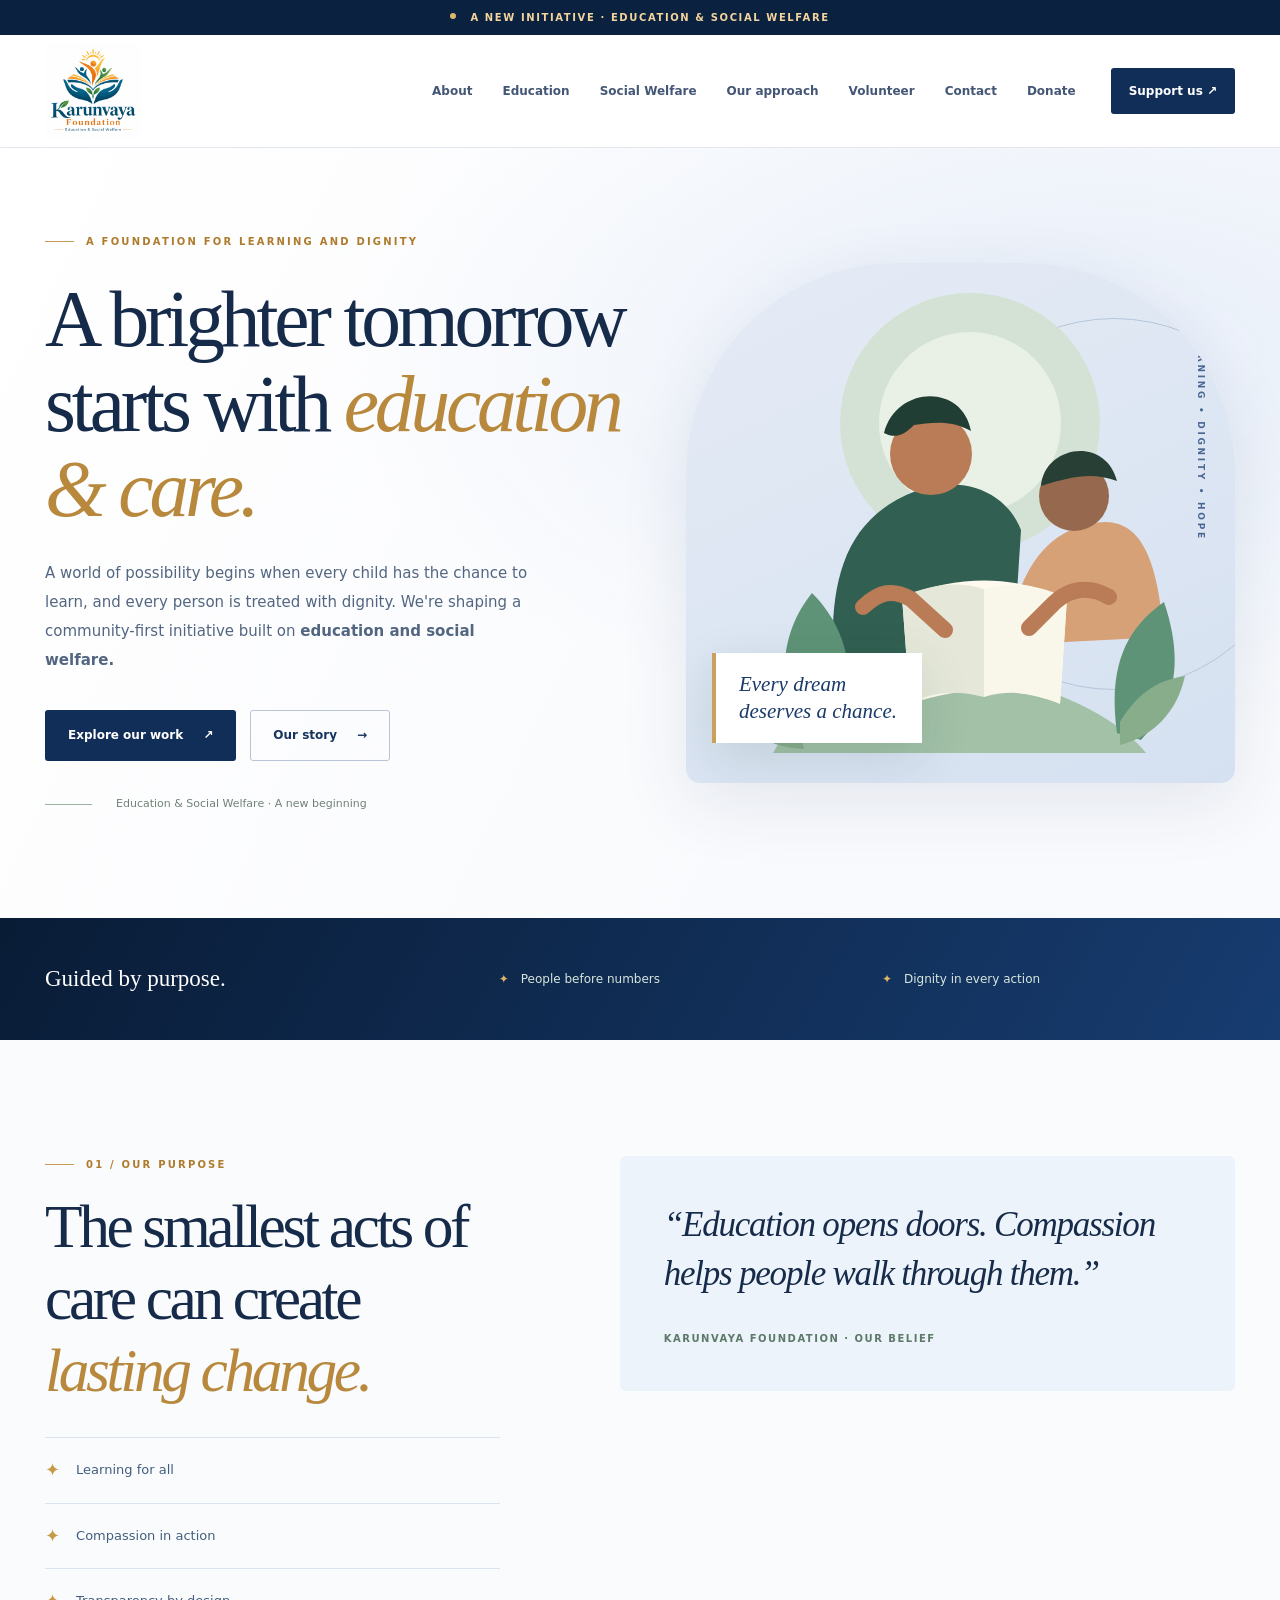
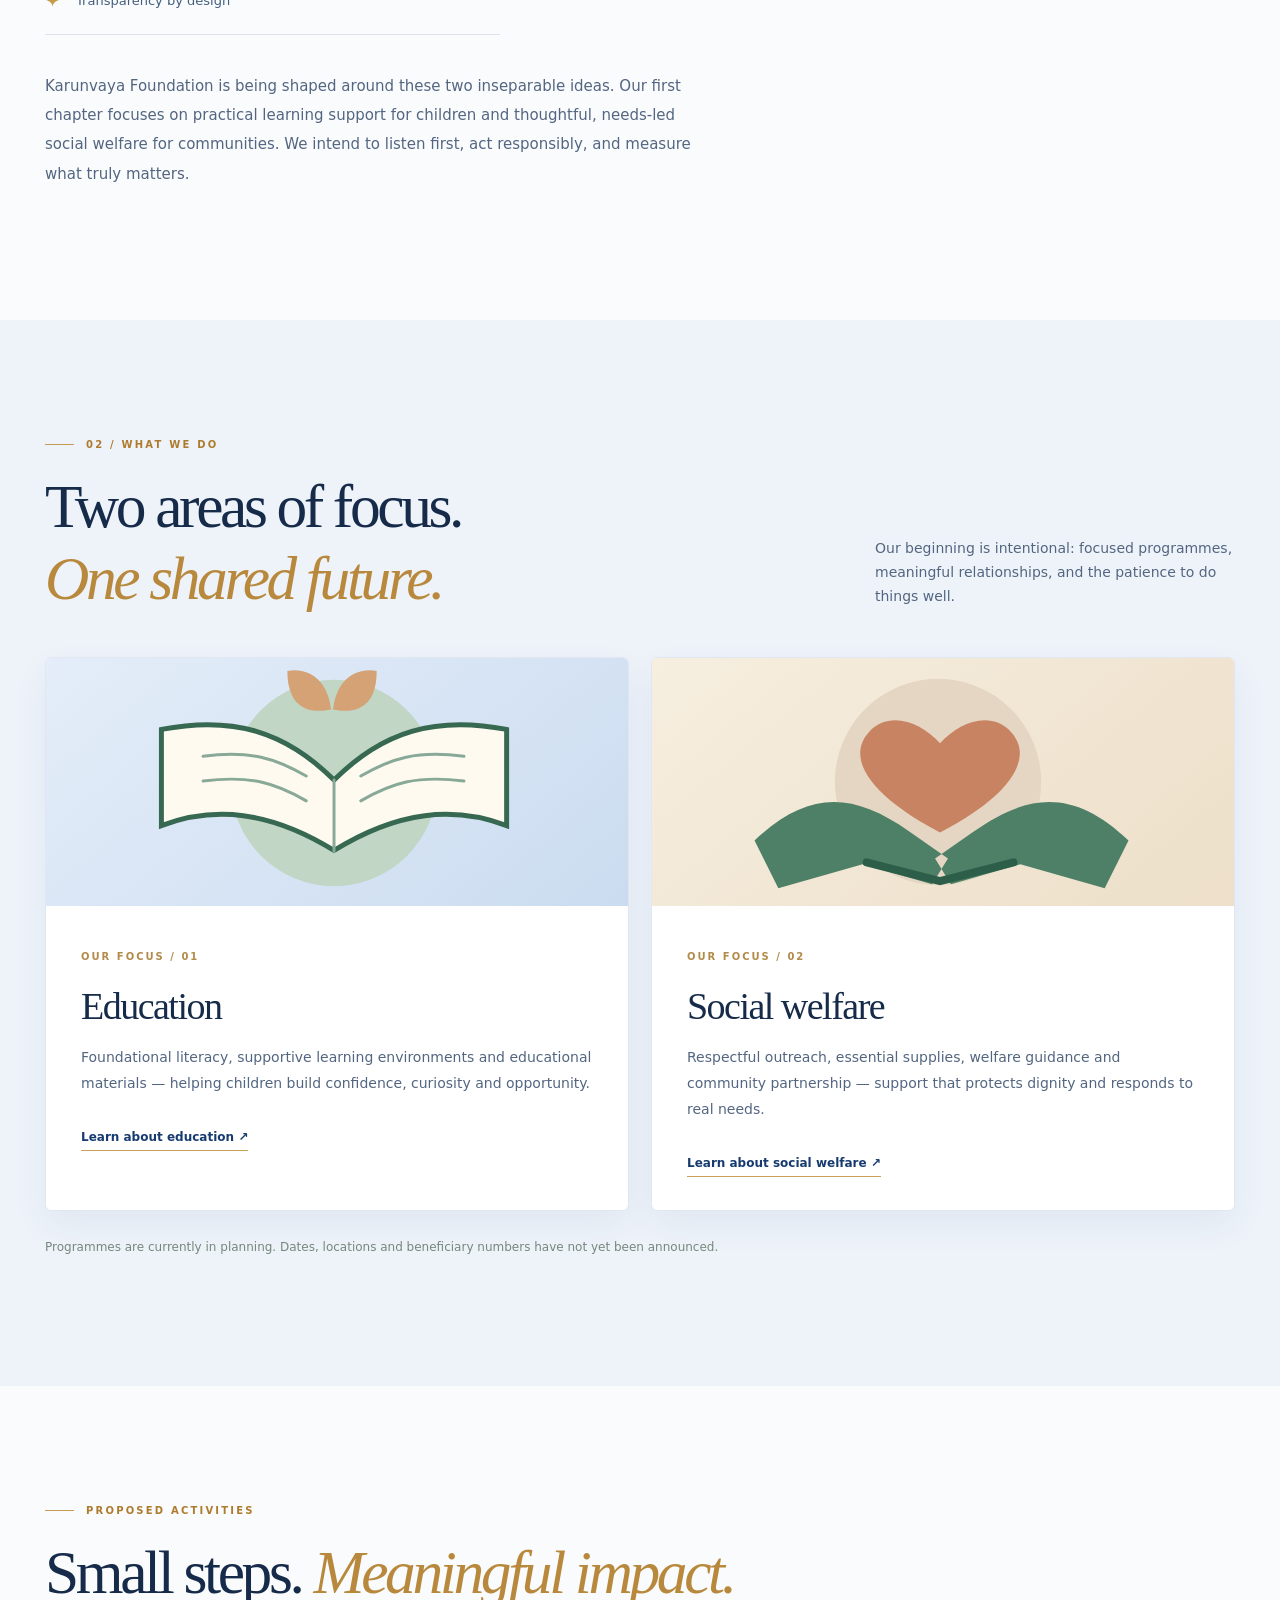
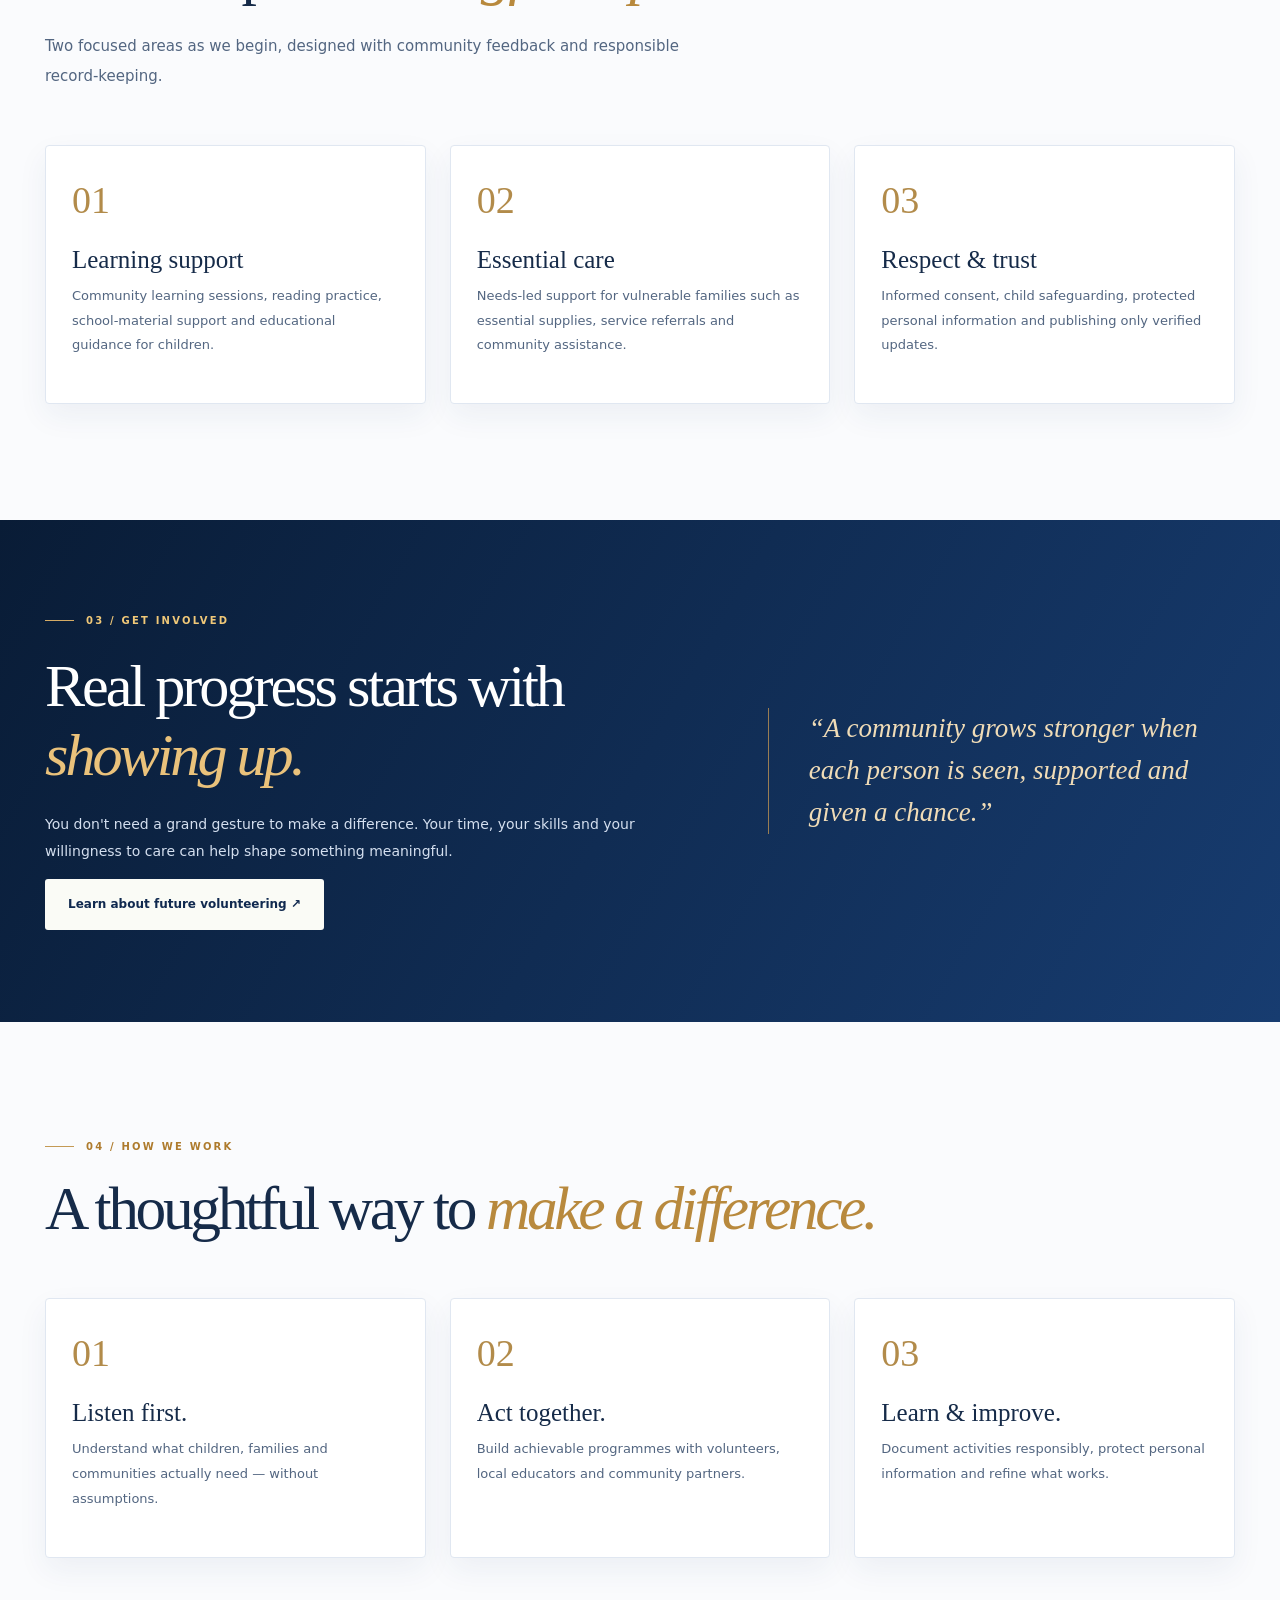
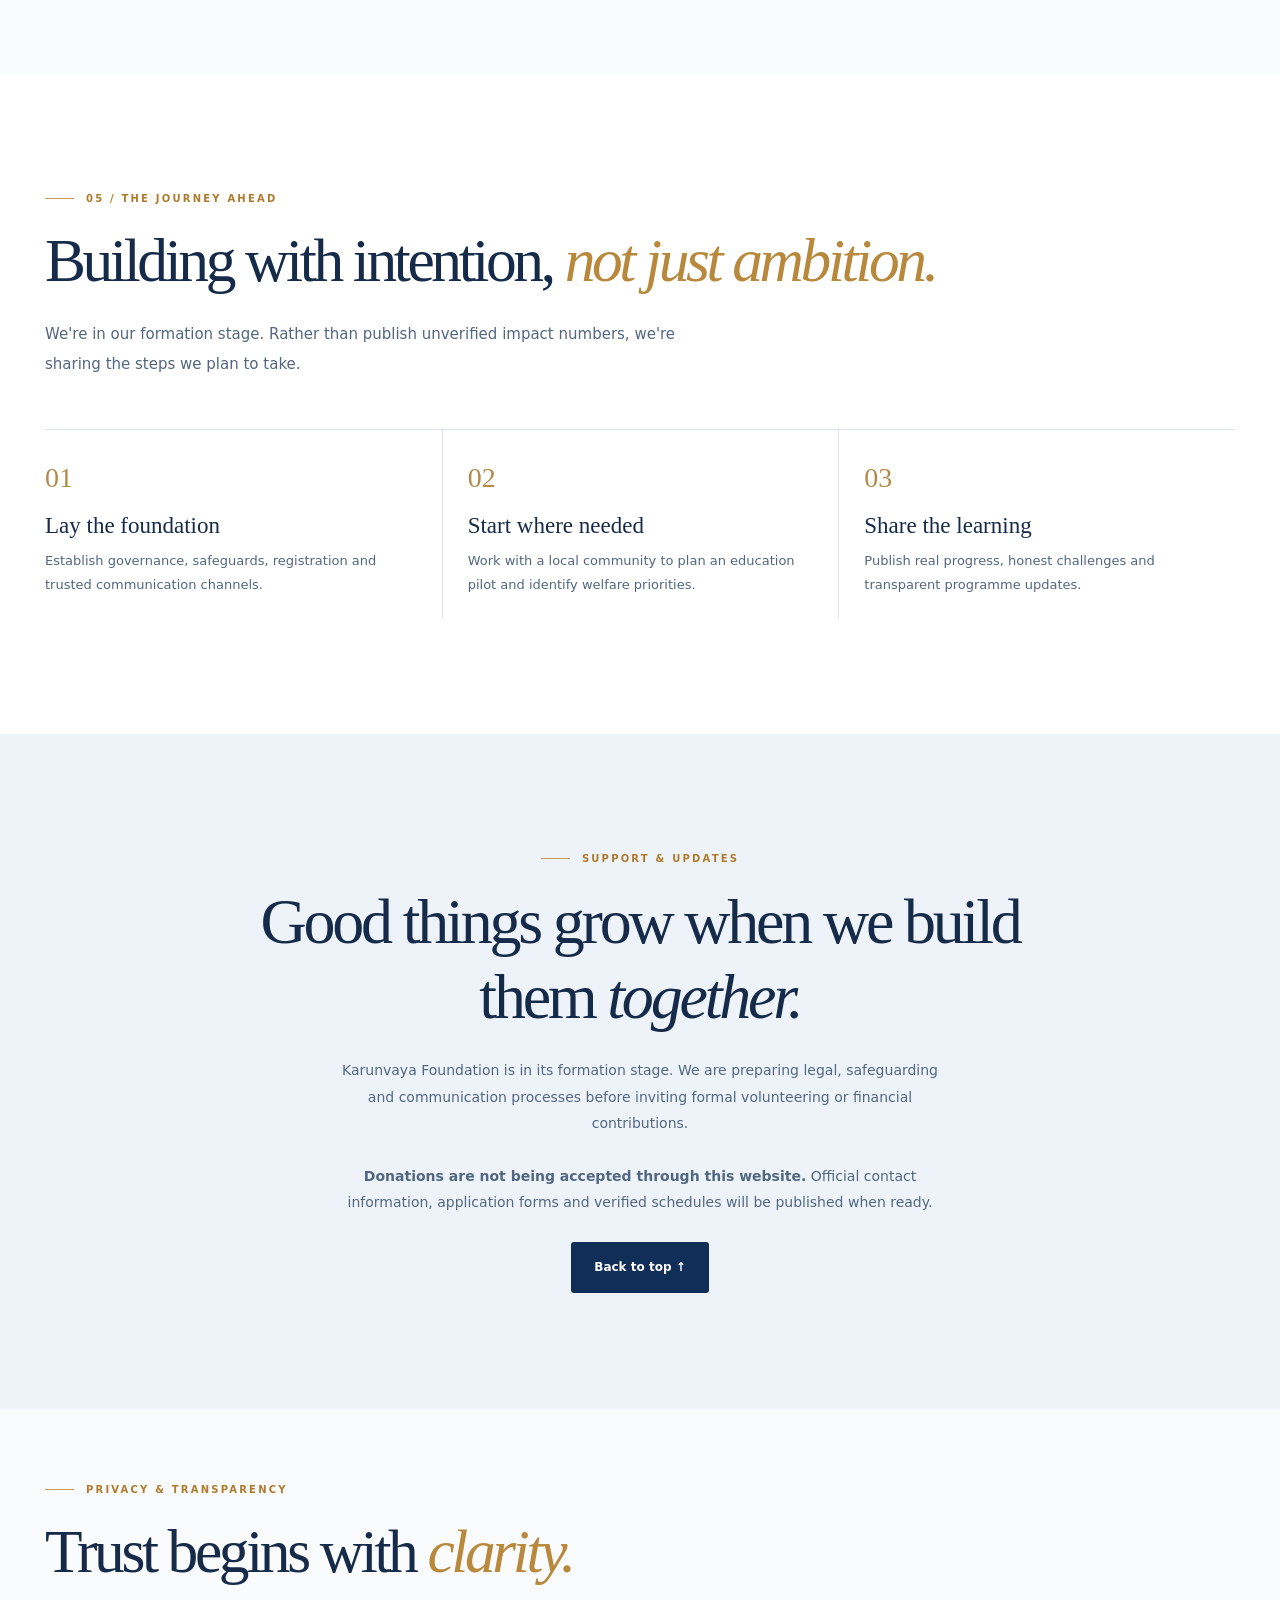
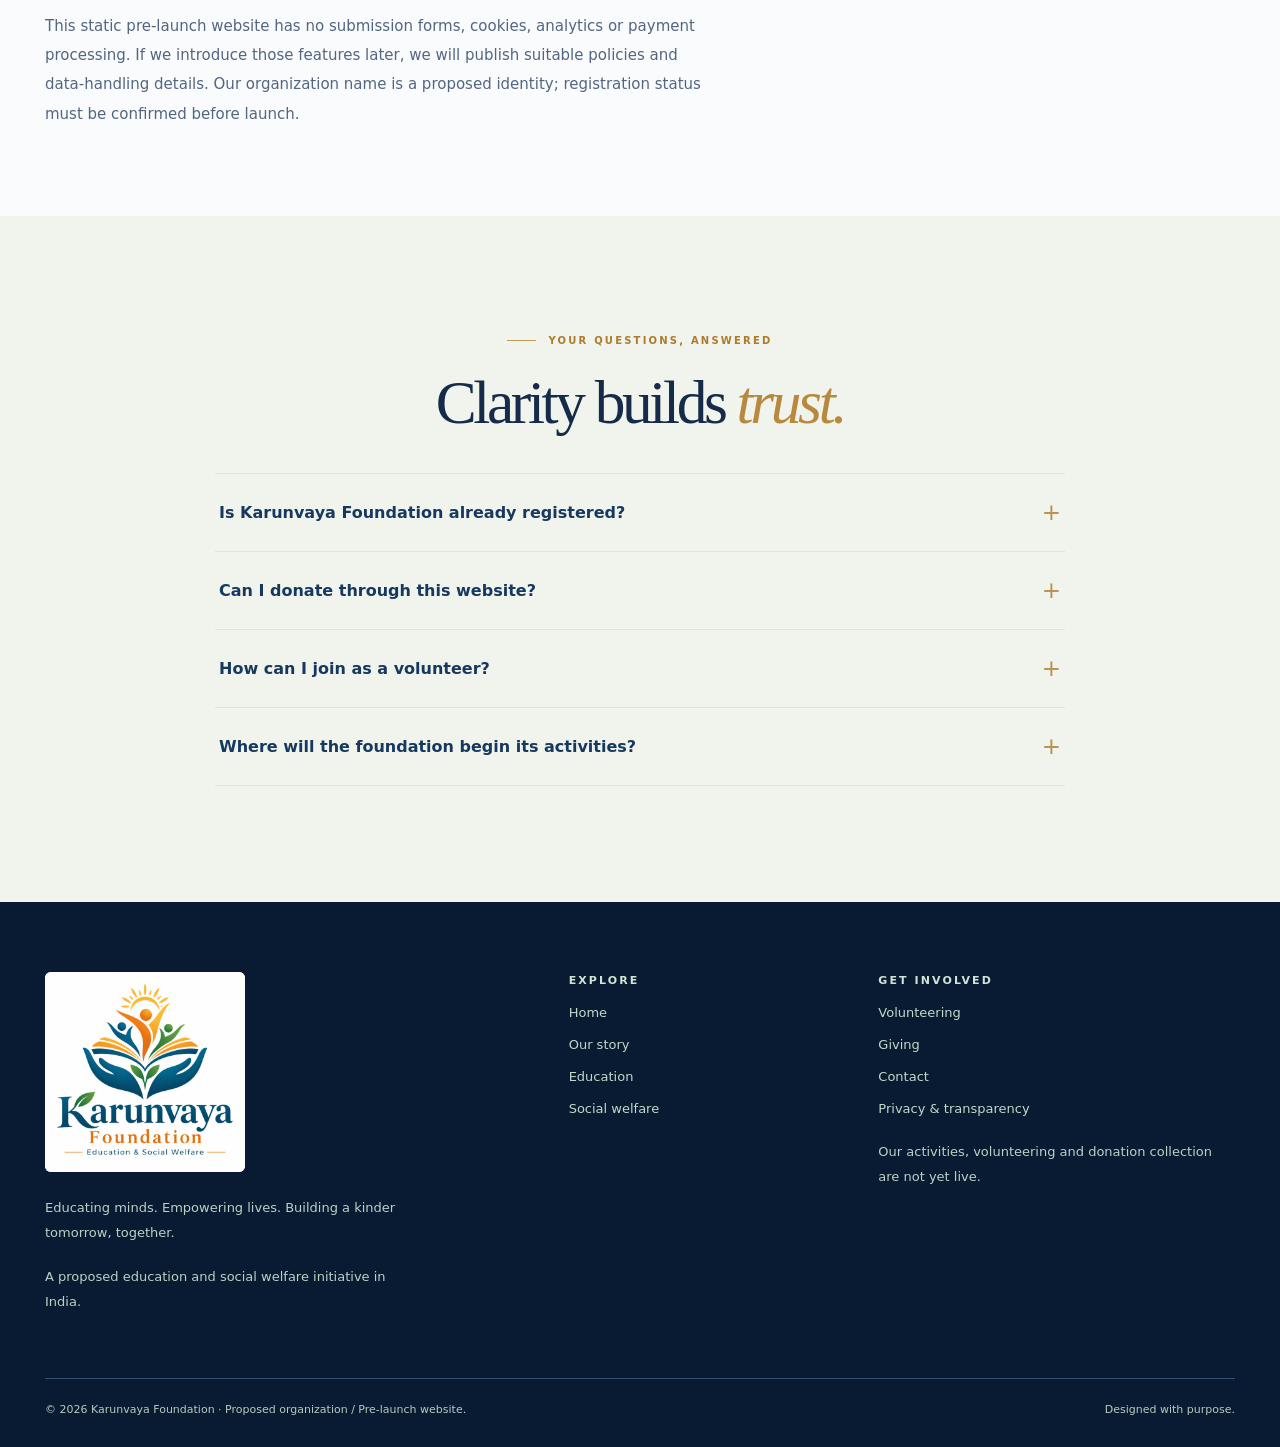
==== index.html @ 488a1436 "Add Karunvaya Foundation logo across website" ====
<!doctype html>
<html lang="en">
<head>
  <meta charset="utf-8">
  <meta name="viewport" content="width=device-width, initial-scale=1">
  <meta name="theme-color" content="#10294f">
  <meta name="description" content="Karunvaya Foundation — a proposed education and social welfare initiative working towards learning, dignity and opportunity for every community.">
  <title>Karunvaya Foundation | Education, Dignity & Care</title>
<meta property="og:title" content="Karunvaya Foundation — Education & Social Welfare"><meta property="og:description" content="A community-first initiative being formed around learning, compassion and human dignity.">
  <link rel="stylesheet" href="styles.css">
</head>
<body id="top">
  <a class="skip" href="#main">Skip to content</a>
  <div class="notice"><i></i> A NEW INITIATIVE · EDUCATION & SOCIAL WELFARE</div>
  <header>
    <div class="shell topbar">
      <a class="brand" href="#top" aria-label="Karunvaya Foundation home">
        <img class="brand-logo" src="assets/karunvaya-foundation-logo.jpg" alt="Karunvaya Foundation — Education &amp; Social Welfare" width="1280" height="1280">
      </a>
      <nav id="primary-nav" aria-label="Main navigation">
        <a href="about.html">About</a><a href="education.html">Education</a><a href="social-welfare.html">Social Welfare</a><a href="#approach">Our approach</a><a href="volunteer.html">Volunteer</a><a href="contact.html">Contact</a><a href="donate.html">Donate</a>
      </nav>
      <a class="header-cta" href="donate.html">Support us ↗</a>
      <button class="menu-toggle" id="menu-toggle" type="button" aria-label="Open menu" aria-controls="primary-nav" aria-expanded="false"><svg width="23" height="23" viewBox="0 0 24 24" fill="none" stroke="currentColor" stroke-width="1.7" stroke-linecap="round"><path d="M3 7h18M3 12h18M3 17h18"/></svg></button>
    </div>
  </header>
  <main id="main">
    <section class="hero" aria-labelledby="hero-title">
      <div class="shell hero-grid">
        <div>
          <span class="eyebrow">A foundation for learning and dignity</span>
          <h1 class="serif" id="hero-title">A brighter tomorrow starts with <em>education & care.</em></h1>
          <p>A world of possibility begins when every child has the chance to learn, and every person is treated with dignity. We're shaping a community-first initiative built on <strong>education and social welfare.</strong></p>
          <div class="actions"><a class="btn btn-dark" href="#our-work">Explore our work <span aria-hidden="true">↗</span></a><a class="btn btn-line" href="about.html">Our story <span aria-hidden="true">→</span></a></div>
          <div class="hero-under">Education & Social Welfare · A new beginning</div>
        </div>
        <div class="hero-art" aria-label="Illustration of children learning with support">
          <svg viewBox="0 0 500 520" role="img" aria-labelledby="art-title"><title id="art-title">Illustration of a nurturing learning environment</title>
          <circle cx="260" cy="160" r="130" fill="#d3e2d4"/><circle cx="260" cy="160" r="91" fill="#e9f1e6"/><path d="M63 490c40-74 127-100 202-83 89 20 145 50 171 83" fill="#a2c1a7"/>
          <path d="M123 392c-3-78 14-138 83-164 50-18 91 3 105 39l-8 125" fill="#315f51"/><circle cx="221" cy="191" r="41" fill="#b97c57"/><path d="M174 170c12-47 78-50 87-2-18-11-39-9-57-6-10 10-18 14-30 8" fill="#213e35"/>
          <path d="M295 382c12-62 31-109 84-121 52-13 69 35 75 113" fill="#d7a177"/><circle cx="364" cy="233" r="35" fill="#96694e"/><path d="M331 223c3-40 64-51 76-5-25-9-44-5-76 5" fill="#273f34"/>
          <path d="M192 334c59-22 108-22 165 1l-7 105c-57-18-99-16-150 1Z" fill="#fffaf0"/><path d="M274 326v108" stroke="#b0c1b4" stroke-width="3"/><path d="M192 334c29-13 56-16 82-8v108c-27-7-52-6-74 7Z" fill="#e5e8d9"/><path d="M274 326c26-8 53-5 83 9l-7 106c-25-11-50-15-76-7Z" fill="#f9f7e9"/>
          <path d="M153 344c17-16 30-18 48-8l34 31M399 334c-22-13-41-7-55 6l-25 25" fill="none" stroke="#b97c57" stroke-width="16" stroke-linecap="round"/>
          <path d="M90 478c-28-67-14-116 12-148 39 39 47 91 23 148M407 470c-10-72 13-107 47-131 22 65 8 106-23 138" fill="#5f9377"/>
          <path d="M89 465c-22-32-47-38-64-36 8 38 28 55 69 57M410 459c20-33 41-42 65-46-8 36-31 60-65 69" fill="#87ad8b"/></svg>
          <div class="floating-note">Every dream deserves a chance.</div>
        </div>
      </div>
    </section>
    <div class="strip"><div class="shell strip-inner"><b>Guided by purpose.</b><span>People before numbers</span><span>Dignity in every action</span></div></div>
    <section class="block" id="about">
      <div class="shell two-col"><div><span class="eyebrow">01 / Our purpose</span><h2 class="section-title">The smallest acts of care can create <em>lasting change.</em></h2><div class="value-list"><div><span>✦</span> Learning for all</div><div><span>✦</span> Compassion in action</div><div><span>✦</span> Transparency by design</div></div></div>
      <div class="about-side"><p>“Education opens doors. Compassion helps people walk through them.”</p><small>Karunvaya Foundation · Our belief</small></div></div>
      <div class="shell" style="margin-top:37px"><p class="section-intro">Karunvaya Foundation is being shaped around these two inseparable ideas. Our first chapter focuses on practical learning support for children and thoughtful, needs-led social welfare for communities. We intend to listen first, act responsibly, and measure what truly matters.</p></div>
    </section>
    <section class="block work" id="our-work">
      <div class="shell"><div class="section-head"><div><span class="eyebrow">02 / What we do</span><h2 class="section-title">Two areas of focus.<br><em>One shared future.</em></h2></div><p>Our beginning is intentional: focused programmes, meaningful relationships, and the patience to do things well.</p></div>
      <div class="cards">
        <article class="card" id="education"><div class="card-visual education-bg">
          <svg viewBox="0 0 500 250" role="img" aria-label="Open book illustration"><circle cx="247" cy="126" r="104" fill="#c1d6c5"/><path d="M247 194c-65-40-121-45-174-25V72c72-14 125 2 174 51 49-49 102-65 174-51v97c-53-20-109-15-174 25Z" fill="#fffaf0" stroke="#376952" stroke-width="5"/><path d="M247 123v72M115 99c48-6 73 2 104 20M115 124c48-6 73 2 104 20M378 99c-48-6-73 2-104 20M378 124c-48-6-73 2-104 20" stroke="#88a998" stroke-width="3" fill="none" stroke-linecap="round"/><path d="M244 52c-4-34-26-42-44-39 0 29 13 45 44 39m2 0c4-34 26-42 44-39 0 29-13 45-44 39" fill="#d4a274"/></svg>
          </div><div class="card-body"><span class="number">Our focus / 01</span><h3>Education</h3><p>Foundational literacy, supportive learning environments and educational materials — helping children build confidence, curiosity and opportunity.</p><a class="textlink" href="education.html">Learn about education ↗</a></div></article>
        <article class="card" id="social-welfare"><div class="card-visual welfare-bg">
          <svg viewBox="0 0 500 250" role="img" aria-label="Hands holding a heart illustration"><circle cx="245" cy="125" r="104" fill="#e4d6c2"/><path d="M247 176c-74-39-94-76-72-101 21-23 53-10 72 11 19-21 51-34 72-11 22 25 2 62-72 101Z" fill="#c88363"/><path d="M60 184c52-49 97-51 156-9l39 27-16 26-70-20-85 24M437 184c-52-49-97-51-156-9l-39 27 16 26 70-20 85 24" fill="#4d8066"/><path d="m173 206 74 19 74-19" stroke="#2d5e49" stroke-width="8" stroke-linecap="round" fill="none"/></svg>
          </div><div class="card-body"><span class="number">Our focus / 02</span><h3>Social welfare</h3><p>Respectful outreach, essential supplies, welfare guidance and community partnership — support that protects dignity and responds to real needs.</p><a class="textlink" href="social-welfare.html">Learn about social welfare ↗</a></div></article>
      </div><p class="caption">Programmes are currently in planning. Dates, locations and beneficiary numbers have not yet been announced.</p></div>
    </section>
    <section class="block" id="programmes"><div class="shell"><span class="eyebrow">Proposed activities</span><h2 class="section-title">Small steps. <em>Meaningful impact.</em></h2><p class="section-intro">Two focused areas as we begin, designed with community feedback and responsible record-keeping.</p>
      <div class="steps"><div class="step"><strong>01</strong><h3>Learning support</h3><p>Community learning sessions, reading practice, school-material support and educational guidance for children.</p></div><div class="step"><strong>02</strong><h3>Essential care</h3><p>Needs-led support for vulnerable families such as essential supplies, service referrals and community assistance.</p></div><div class="step"><strong>03</strong><h3>Respect & trust</h3><p>Informed consent, child safeguarding, protected personal information and publishing only verified updates.</p></div></div></div>
    </section>
    <section class="highlight" id="volunteer"><div class="shell highlight-grid"><div><span class="eyebrow">03 / Get involved</span><h2>Real progress starts with <em>showing up.</em></h2><p>You don't need a grand gesture to make a difference. Your time, your skills and your willingness to care can help shape something meaningful.</p><a class="btn" href="contact.html">Learn about future volunteering ↗</a></div><aside>“A community grows stronger when each person is seen, supported and given a chance.”</aside></div></section>
    <section class="block" id="approach"><div class="shell"><span class="eyebrow">04 / How we work</span><h2 class="section-title">A thoughtful way to <em>make a difference.</em></h2><div class="steps"><div class="step"><strong>01</strong><h3>Listen first.</h3><p>Understand what children, families and communities actually need — without assumptions.</p></div><div class="step"><strong>02</strong><h3>Act together.</h3><p>Build achievable programmes with volunteers, local educators and community partners.</p></div><div class="step"><strong>03</strong><h3>Learn & improve.</h3><p>Document activities responsibly, protect personal information and refine what works.</p></div></div></div></section>
    <section class="block" style="background:#fff"><div class="shell"><span class="eyebrow">05 / The journey ahead</span><h2 class="section-title">Building with intention, <em>not just ambition.</em></h2><p class="section-intro">We're in our formation stage. Rather than publish unverified impact numbers, we're sharing the steps we plan to take.</p><div class="timeline"><div><b>01</b><h3>Lay the foundation</h3><p>Establish governance, safeguards, registration and trusted communication channels.</p></div><div><b>02</b><h3>Start where needed</h3><p>Work with a local community to plan an education pilot and identify welfare priorities.</p></div><div><b>03</b><h3>Share the learning</h3><p>Publish real progress, honest challenges and transparent programme updates.</p></div></div></div></section>
    <section class="block contact" id="contact"><div class="shell"><span class="eyebrow">Support & updates</span><h2>Good things grow when we build them <em>together.</em></h2><p id="support">Karunvaya Foundation is in its formation stage. We are preparing legal, safeguarding and communication processes before inviting formal volunteering or financial contributions.</p><p><strong>Donations are not being accepted through this website.</strong> Official contact information, application forms and verified schedules will be published when ready.</p><a class="btn btn-dark" href="#top">Back to top ↑</a></div></section>
    <section class="block" id="privacy" style="padding:72px 0"><div class="shell"><span class="eyebrow">Privacy & transparency</span><h2 class="section-title">Trust begins with <em>clarity.</em></h2><p class="section-intro">This static pre-launch website has no submission forms, cookies, analytics or payment processing. If we introduce those features later, we will publish suitable policies and data-handling details. Our organization name is a proposed identity; registration status must be confirmed before launch.</p></div></section>
  <section class="block" id="questions" style="background:#f0f4ed">
<div class="shell"><div class="faq-head"><span class="eyebrow">Your questions, answered</span><h2 class="section-title">Clarity builds <em>trust.</em></h2></div>
<div class="faq-list">
<details><summary>Is Karunvaya Foundation already registered?</summary><p>This is a pre-launch website for a proposed initiative. We will publish verified registration and legal details after incorporation and verification.</p></details>
<details><summary>Can I donate through this website?</summary><p>Not yet. No payment details or donation gateway are provided while the necessary legal and banking arrangements are being completed.</p></details>
<details><summary>How can I join as a volunteer?</summary><p>Visit our volunteer page to learn about planned opportunities. Formal applications will open after safety, communication, and programme processes are in place.</p></details>
<details><summary>Where will the foundation begin its activities?</summary><p>We intend to begin with a local community pilot in India. Locations and schedules will be confirmed publicly before activities begin.</p></details>
</div></div></section></main>
  <footer class="foot"><div class="shell"><div class="foot-grid"><div><a class="foot-logo" href="index.html" aria-label="Karunvaya Foundation home"><img src="assets/karunvaya-foundation-logo.jpg" alt="Karunvaya Foundation — Education &amp; Social Welfare" width="1280" height="1280" loading="lazy" decoding="async"></a><p>Educating minds. Empowering lives. Building a kinder tomorrow, together.</p><p>A proposed education and social welfare initiative in India.</p></div><div><h3>Explore</h3><a href="#top">Home</a><a href="about.html">Our story</a><a href="education.html">Education</a><a href="social-welfare.html">Social welfare</a></div><div><h3>Get involved</h3><a href="volunteer.html">Volunteering</a><a href="donate.html">Giving</a><a href="contact.html">Contact</a><a href="#privacy">Privacy & transparency</a><p>Our activities, volunteering and donation collection are not yet live.</p></div></div><div class="foot-bottom"><span>© <span id="year">2026</span> Karunvaya Foundation · Proposed organization / Pre-launch website.</span><span>Designed with purpose.</span></div></div></footer>
  <script src="script.js" defer></script>
</body>
</html>
---- styles.css ----
:root{--ink:#213a32;--deep:#183d32;--green:#296b54;--muted:#61746a;--cream:#f8f8f3;--white:#fff;--pale:#edf2e9;--line:#dce5da;--gold:#bc936a;--serif:Georgia,'Times New Roman',serif;--sans:Inter,system-ui,-apple-system,BlinkMacSystemFont,'Segoe UI',sans-serif}
    *{box-sizing:border-box}html{scroll-behavior:smooth;scroll-padding-top:100px}body{margin:0;color:var(--ink);background:var(--cream);font:400 16px/1.7 var(--sans);-webkit-font-smoothing:antialiased}a{color:inherit;text-decoration:none}button{font:inherit;cursor:pointer}svg,img{max-width:100%;display:block}h1,h2,h3,p{margin-top:0}h1,h2,h3{font-weight:400}::selection{background:#cde3d1;color:var(--deep)}:focus-visible{outline:3px solid var(--gold);outline-offset:4px}.shell{width:min(calc(100% - 80px),1190px);margin-inline:auto}.skip{position:absolute;left:16px;top:-100px;background:var(--deep);color:#fff;padding:12px;z-index:200}.skip:focus{top:12px}
    .notice{background:#e5eee5;color:#426b56;text-align:center;letter-spacing:.16em;text-transform:uppercase;font-weight:750;font-size:10px;padding:9px 12px}.notice i{display:inline-block;width:6px;height:6px;background:#6d9979;border-radius:50%;margin-right:9px;vertical-align:2px}
    header{position:sticky;top:0;background:rgba(248,248,243,.97);backdrop-filter:blur(14px);z-index:100;border-bottom:1px solid var(--line)}.topbar{min-height:84px;display:flex;align-items:center;gap:35px;justify-content:space-between}.brand{display:flex;align-items:center;gap:12px;flex-shrink:0}.brand-mark{width:49px;height:49px}.brand strong{font:400 26px/1.08 var(--serif);letter-spacing:-.07em;display:block;color:#143f40}.brand small{display:block;font-size:9px;letter-spacing:.29em;color:var(--muted);font-weight:750;margin-top:7px;text-transform:uppercase}nav{display:flex;align-items:center;gap:30px;margin-left:auto}nav a{font-size:12px;font-weight:650;color:#52695b;white-space:nowrap}nav a:hover,nav a:focus-visible{color:var(--green)}.header-cta{font-size:12px;font-weight:700;color:#fff;background:var(--deep);padding:13px 18px;border-radius:3px;white-space:nowrap}.header-cta:hover{background:#2d745e}.menu-toggle{display:none;border:1px solid var(--line);background:transparent;border-radius:5px;padding:9px;color:var(--ink);height:45px;width:45px}
    .eyebrow{display:flex;align-items:center;gap:12px;font-size:10px;letter-spacing:.22em;text-transform:uppercase;font-weight:800;color:var(--green)}.eyebrow:before{content:'';height:1px;width:29px;background:#9ebcaa}.serif{font-family:var(--serif);letter-spacing:-.052em}.serif em{font-weight:400;color:var(--green)}.btn{display:inline-flex;align-items:center;justify-content:center;gap:20px;border:1px solid transparent;padding:13px 22px;min-height:51px;font-size:12px;font-weight:750;border-radius:3px;transition:transform .2s,background .2s}.btn:hover{transform:translateY(-2px)}.btn-dark{background:var(--deep);color:#fff}.btn-dark:hover{background:#2e6f59}.btn-line{background:transparent;border-color:#bacfc0;color:var(--deep)}.btn-line:hover{background:#edf4ee}.textlink{border-bottom:1px solid #88b19c;padding-bottom:6px;font-size:12px;font-weight:750;color:var(--green)}.textlink:hover{color:#143e2e}
    .hero{padding:85px 0 105px;overflow:hidden}.hero-grid{display:grid;grid-template-columns:1.03fr .97fr;gap:58px;align-items:center}.hero h1{font-size:clamp(54px,6.2vw,89px);line-height:1.07;margin:27px 0}.hero p{font-size:15px;max-width:500px;line-height:1.95;color:var(--muted)}.actions{display:flex;gap:14px;flex-wrap:wrap;margin-top:34px}.hero-art{background:#e6eee5;border-radius:190px 190px 8px 8px;min-height:500px;display:flex;align-items:flex-end;justify-content:center;position:relative;overflow:hidden}.hero-art:before{content:'';position:absolute;width:370px;height:370px;border:1px solid #b8cebd;border-radius:50%;right:-65px;top:55px}.hero-art:after{content:'LEARNING • DIGNITY • HOPE';position:absolute;top:65px;right:27px;writing-mode:vertical-rl;letter-spacing:.3em;font-size:9px;font-weight:700;color:#678b74}.hero-art svg{width:min(100%,500px);height:auto;position:relative;z-index:1}.floating-note{position:absolute;bottom:40px;left:26px;z-index:2;background:#fff;padding:18px 23px;font:italic 21px/1.3 var(--serif);box-shadow:0 15px 50px #173f3420;max-width:210px}.hero-under{display:flex;align-items:center;gap:24px;margin-top:34px;color:#708276;font-size:11px}.hero-under:before{content:'';width:47px;height:1px;background:#9bb3a1}
    .strip{background:var(--deep);color:#fff}.strip-inner{min-height:122px;display:grid;grid-template-columns:1.2fr 1fr 1fr;align-items:center;gap:30px}.strip b{font:400 23px/1.3 var(--serif)}.strip span{display:flex;align-items:center;gap:12px;color:#d7e7dd;font-size:12px}.strip span:before{content:'✦';color:#b9d2bb}
    section.block{padding:116px 0}.section-title{font:400 clamp(42px,4.8vw,66px)/1.17 var(--serif);letter-spacing:-.055em;margin:18px 0 24px}.section-intro{color:var(--muted);font-size:15px;max-width:660px;line-height:1.95}.two-col{display:grid;grid-template-columns:.85fr 1.15fr;gap:120px;align-items:start}.value-list{margin-top:30px;border-top:1px solid var(--line)}.value-list div{padding:17px 0;border-bottom:1px solid var(--line);display:flex;gap:16px;align-items:center;color:#4d6959;font-size:13px}.value-list span{font-size:18px;color:var(--gold)}.about-side{padding:44px;background:#ebf1e9;border-radius:6px}.about-side p{font:italic 35px/1.4 var(--serif);letter-spacing:-.035em;margin:0}.about-side small{display:block;margin-top:32px;color:#5d7967;letter-spacing:.15em;text-transform:uppercase;font-size:10px;font-weight:700}
    .work{background:#f0f3ed}.section-head{display:flex;justify-content:space-between;align-items:end;gap:40px;margin-bottom:42px}.section-head .section-title{margin-bottom:0}.section-head p{max-width:360px;color:var(--muted);font-size:14px;margin-bottom:6px}.cards{display:grid;grid-template-columns:repeat(2,1fr);gap:22px}.card{background:#fff;border:1px solid #e3e8de;border-radius:6px;overflow:hidden}.card-visual{height:248px;overflow:hidden;display:grid;place-items:center}.education-bg{background:#dae7dc}.welfare-bg{background:#ece5d8}.card-visual svg{height:100%;width:100%}.card-body{padding:35px}.number{letter-spacing:.2em;color:#7b9883;text-transform:uppercase;font-size:10px;font-weight:800}.card h3{font:400 38px/1.2 var(--serif);letter-spacing:-.04em;margin:16px 0}.card p{font-size:14px;color:var(--muted);line-height:1.85;margin-bottom:25px}.caption{font-size:12px;color:#76877c;margin-top:26px}
    .steps{display:grid;grid-template-columns:repeat(3,1fr);gap:24px;margin-top:54px}.step{padding:32px 26px;border:1px solid var(--line);border-radius:4px;background:#fff}.step strong{font:400 38px var(--serif);color:#a2b9a7}.step h3{font:400 25px var(--serif);margin:24px 0 10px}.step p{font-size:13px;color:var(--muted);line-height:1.9}
    .highlight{background:var(--deep);color:white;padding:92px 0}.highlight-grid{display:grid;grid-template-columns:1fr .75fr;gap:100px;align-items:center}.highlight .eyebrow{color:#a3d0ad}.highlight .eyebrow:before{background:#a3d0ad}.highlight h2{font:400 clamp(41px,4.7vw,66px)/1.15 var(--serif);letter-spacing:-.05em;margin:22px 0}.highlight h2 em{color:#a8cdb2}.highlight p{color:#cbdcd1;font-size:14px;line-height:1.9}.highlight .btn{background:#fafbf6;color:var(--deep)}.highlight aside{border-left:1px solid #6e9580;padding-left:40px;font:italic 27px/1.55 var(--serif);color:#daeadb}
    .timeline{display:grid;grid-template-columns:repeat(3,1fr);margin-top:50px;border-top:1px solid var(--line)}.timeline div{padding:32px 24px 8px 0}.timeline b{color:#9cad9e;font:400 28px var(--serif)}.timeline h3{font:400 23px var(--serif);margin:18px 0 10px}.timeline p{color:var(--muted);font-size:13px;line-height:1.85}.timeline div+div{padding-left:25px;border-left:1px solid var(--line)}
    .contact{background:#eef3ec;text-align:center}.contact h2{font:400 clamp(42px,5vw,70px)/1.17 var(--serif);letter-spacing:-.05em;max-width:790px;margin:18px auto 22px}.contact p{max-width:620px;margin:0 auto 26px;color:var(--muted);font-size:14px;line-height:1.9}.contact .eyebrow{justify-content:center}
    .foot{background:#1a352c;color:#eff5ef;padding:70px 0 28px}.foot-grid{display:grid;grid-template-columns:1.3fr .7fr 1fr;gap:60px}.foot-brand{font:400 36px var(--serif);letter-spacing:-.055em}.foot small{color:#b7c9bd;letter-spacing:.21em;font-size:10px;font-weight:750}.foot p{color:#bdd1c3;font-size:13px;line-height:1.9;max-width:380px;margin-top:20px}.foot h3{font-size:11px;text-transform:uppercase;letter-spacing:.19em;font-weight:700;color:#d1e4d5}.foot a{display:block;font-size:13px;color:#c2d8c9;margin:10px 0}.foot a:hover{color:#fff}.foot-bottom{border-top:1px solid #476354;padding-top:22px;margin-top:50px;display:flex;justify-content:space-between;gap:20px;color:#b9cbbd;font-size:11px}
    @media(max-width:1000px){.topbar{gap:16px}nav{gap:14px}.shell{width:min(calc(100% - 52px),1190px)}.hero-grid{gap:30px}.two-col{gap:55px}.hero-art{min-height:440px}.brand strong{font-size:23px}}
    @media(max-width:760px){.shell{width:calc(100% - 36px)}.notice{font-size:9px}.topbar{min-height:73px}.brand-mark{width:42px;height:42px}.brand strong{font-size:23px}.brand small{font-size:8px}.menu-toggle{display:grid;place-items:center;margin-left:auto}.header-cta{display:none}nav{display:none;position:absolute;left:0;top:100%;width:100%;background:var(--cream);padding:18px;border-bottom:1px solid var(--line);box-shadow:0 18px 30px #1d45321b;flex-direction:column;align-items:stretch;gap:0;margin:0}nav.open{display:flex}nav a{padding:13px 10px;border-bottom:1px solid var(--line);font-size:14px}.hero{padding:56px 0 67px}.hero-grid,.two-col,.highlight-grid{grid-template-columns:1fr;gap:38px}.hero h1{font-size:clamp(49px,12vw,72px);margin:18px 0}.hero-art{min-height:auto;max-height:450px}.floating-note{font-size:17px;bottom:16px;left:15px}.strip-inner{grid-template-columns:1fr;gap:12px;padding:27px 0}.strip b{font-size:22px}section.block{padding:76px 0}.section-title{font-size:clamp(38px,10vw,56px)}.about-side{padding:30px}.about-side p{font-size:29px}.section-head{display:block}.cards,.steps,.timeline{grid-template-columns:1fr}.card-visual{height:220px}.card-body{padding:26px}.steps{margin-top:33px}.highlight{padding:65px 0}.highlight aside{font-size:25px}.timeline{border-top:none}.timeline div,.timeline div+div{border-left:none;border-top:1px solid var(--line);padding:25px 0}.foot-grid{grid-template-columns:1fr;gap:24px}.foot-bottom{display:block}.foot-bottom span{display:block;margin:8px 0}}
    @media(prefers-reduced-motion:reduce){html{scroll-behavior:auto}*,*:before,*:after{transition:none!important;animation:none!important}}
  
/* V3: reusable internal page layouts and refinements */
html{scroll-padding-top:110px}.brand-mark{flex-shrink:0}
nav a[aria-current="page"]{color:var(--green);text-decoration:underline;text-decoration-color:var(--gold);text-underline-offset:8px}
.inner-hero{padding:90px 0 82px;background:#edf3eb;border-bottom:1px solid var(--line);position:relative;overflow:hidden}
.inner-hero::after{content:"";position:absolute;right:-95px;bottom:-190px;width:480px;height:480px;border:1px solid #c8d9c7;border-radius:50%;pointer-events:none}
.inner-hero .shell{position:relative;z-index:1}
.inner-hero h1{font:400 clamp(52px,6vw,84px)/1.1 var(--serif);max-width:890px;letter-spacing:-.055em;margin:23px 0}
.inner-hero h1 em,.section-title em{color:var(--green)}
.inner-hero p{max-width:680px;color:var(--muted);font-size:16px;line-height:1.95}
.crumb{font-size:12px;color:#6d8978;margin-bottom:24px}.crumb a{text-decoration:underline;text-underline-offset:5px}
.content-grid{display:grid;grid-template-columns:.9fr 1.1fr;gap:80px;align-items:start}
.prose{font-size:15px;color:var(--muted);line-height:1.95}.prose p{margin-bottom:20px}
.soft-panel{padding:34px 40px;background:#eff4ed;border:1px solid var(--line);border-radius:6px}
.soft-panel h3{font:400 26px var(--serif);letter-spacing:-.035em;margin:0 0 14px}.soft-panel p{color:#5a7363;font-size:14px;line-height:1.85;margin:0}
.mini-cards{display:grid;grid-template-columns:repeat(3,minmax(0,1fr));gap:18px;margin-top:35px}
.mini-card{background:white;border:1px solid var(--line);border-radius:5px;padding:30px;min-width:0}
.mini-card small{color:var(--green);font-size:10px;letter-spacing:.19em;font-weight:800}
.mini-card h3{font:400 27px/1.2 var(--serif);letter-spacing:-.03em;margin:19px 0 12px}
.mini-card p{font-size:13px;color:var(--muted);line-height:1.85;margin:0}
.stack{display:grid;gap:14px;margin-top:28px}
.stack-row{display:flex;gap:21px;padding:20px 0;border-top:1px solid var(--line)}
.stack-row .num{font:400 29px var(--serif);color:#9bad9a;min-width:44px}
.stack-row h3{font:400 23px var(--serif);margin:0 0 7px}
.stack-row p{font-size:13px;color:var(--muted);margin:0;line-height:1.85}
.inline-callout{background:#f0f4ed;border-left:3px solid var(--green);padding:20px 24px;color:#536e5c;font-size:14px;line-height:1.8;margin-top:30px}
.faq-list{max-width:850px;margin:34px auto 0;border-top:1px solid var(--line)}
.faq-list details{border-bottom:1px solid var(--line);padding:19px 4px}
.faq-list summary{cursor:pointer;font-weight:700;color:#2b4939;display:flex;align-items:center;justify-content:space-between;gap:15px;list-style:none}
.faq-list summary::-webkit-details-marker{display:none}
.faq-list summary:after{content:"+";font-size:23px;font-weight:400;color:var(--green)}
.faq-list details[open] summary:after{content:"−"}
.faq-list p{margin:12px 30px 5px 0;color:var(--muted);font-size:14px;line-height:1.9}
.tag{display:inline-flex;padding:7px 11px;border:1px solid #bfd4bf;border-radius:40px;font-size:11px;font-weight:750;color:#447b59;background:#edf5e9}
.link-grid{display:grid;grid-template-columns:repeat(2,1fr);gap:14px;margin-top:25px}
.link-grid a{border:1px solid var(--line);background:white;display:flex;align-items:center;justify-content:space-between;padding:22px;color:var(--deep);font-weight:700}
.link-grid a:hover{background:#f0f6ee}
.breadcrumb-trail{font-size:11px;color:#73917f;margin-bottom:24px}
.faq-head{text-align:center}.faq-head .eyebrow{justify-content:center}.faq-head .section-title{margin-left:auto;margin-right:auto}
footer a:focus-visible,button:focus-visible{outline-color:var(--gold)}
@media(max-width:800px){.content-grid{grid-template-columns:1fr;gap:28px}.mini-cards{grid-template-columns:1fr 1fr}.inner-hero{padding:68px 0 61px}}
@media(max-width:600px){.mini-cards,.link-grid{grid-template-columns:1fr}.mini-card{padding:24px}.soft-panel{padding:27px}.inner-hero h1{font-size:clamp(44px,12vw,62px)}.inner-hero p{font-size:14px}.faq-list summary{font-size:14px}.faq-list p{font-size:13px}}

/* KARUNVAYA V4 — royal navy and champagne gold identity */
:root{--ink:#11284b;--deep:#10294f;--green:#173e72;--muted:#536681;--cream:#f8fafc;--white:#fff;--pale:#eaf1fa;--line:#dbe3ee;--gold:#c69a47;--serif:Georgia,'Times New Roman',serif;--sans:Inter,system-ui,-apple-system,'Segoe UI',sans-serif}
body{background:#fafbfd;color:#162b49}
.notice{background:#0b2140;color:#f2d49c}.notice i{background:#dcb66d}
header{background:rgba(255,255,255,.97);border-bottom:1px solid #e3e8ee}
.brand strong{color:#102b56}.brand small{color:#ad8136}
.brand-mark path:first-child{fill:#eef2fa;stroke:#173965}.brand-mark path:nth-child(2){stroke:#173965}.brand-mark path:nth-child(3){fill:#d1a456}.brand-mark path:nth-child(4){stroke:#173965}
nav a{color:#435675}nav a:hover,nav a[aria-current="page"]{color:#ae7b2d;text-decoration-color:#d4ae63}
.header-cta,.btn-dark{background:#112e59;color:#fff}.header-cta:hover,.btn-dark:hover{background:#204c85}
.btn-line{border-color:#b7c5d7;color:#16355f}.btn-line:hover{background:#edf2fa}
.eyebrow{color:#ae7b2d}.eyebrow:before{background:#c49a55}
.serif em,.section-title em,.inner-hero h1 em{color:#b8893d;font-style:italic}
.hero{background:radial-gradient(ellipse at 84% 28%,#e7eef9 0%,transparent 48%),linear-gradient(115deg,#fff 0%,#f9fafd 70%)}
.hero-art{background:linear-gradient(155deg,#e5ebf5,#d5e1f1);border-radius:210px 210px 14px 14px;box-shadow:0 20px 70px #15355a19}
.hero-art:before{border-color:#b5c6da}.hero-art:after{color:#4a6794}
.floating-note{border-left:4px solid #c9a15b;color:#1a3a69}
.strip,.highlight{background:linear-gradient(120deg,#091c36,#173c70)}.strip span:before{color:#e0b666}.highlight .eyebrow{color:#f0c878}.highlight .eyebrow:before{background:#d5ab65}
.highlight h2 em{color:#eac27b}.highlight p{color:#d4dfef}.highlight aside{border-left-color:#997d53;color:#f0dcb7}
.work,.contact{background:#eef3fa}
.card{border-color:#e0e7f1;box-shadow:0 14px 35px #193d7010;transition:transform .25s,box-shadow .25s}
.card:hover{transform:translateY(-6px);box-shadow:0 25px 54px #142d521f}
.education-bg{background:linear-gradient(140deg,#e4edf9,#cbdcf0)}.welfare-bg{background:linear-gradient(140deg,#f6eedf,#eddfc9)}
.number,.step strong,.timeline b{color:#b28b4a}.textlink{color:#173b70;border-bottom-color:#c9a15b}
.about-side,.soft-panel{background:#edf3fb;border-color:#dce6f4}.value-list div{color:#435e7e}
.step,.mini-card{box-shadow:0 12px 30px #1a3b6910;border:1px solid #e0e7f1}
.inner-hero{background:linear-gradient(120deg,#0c2446,#1d4a82);color:#fff;min-height:355px}
.inner-hero::after{border-color:#a7824973}
.inner-hero h1{color:#fff}.inner-hero h1 em{color:#edc27d}
.inner-hero p,.crumb,.crumb a{color:#d8e4f5}.inner-hero .eyebrow{color:#f0c67b}
.inner-hero .eyebrow:before{background:#d2a861}
.tag{background:#eaf1fa;color:#1e4c83;border-color:#bfcddd}
.link-grid a{border-color:#d8e2ef}.link-grid a:hover{background:#eaf0f9}
.inline-callout{border-left-color:#cba05a;background:#f3f5fa;color:#3b5475}
.faq-list summary{color:#17395f}.faq-list summary:after{color:#b9904d}
.foot{background:#081b33}.foot-bottom{border-top-color:#355071}
section.block{position:relative}
@media(max-width:760px){nav{background:#fff}.hero{padding-top:52px}.hero-art{border-radius:150px 150px 12px 12px}.inner-hero{min-height:auto}}

/* DONATION PAGE — premium navy-and-gold design */
.donate-page{background:#fff;color:#142b4d}
.don-eyebrow,.don-kicker,.donate-number{font-size:10px;letter-spacing:.21em;font-weight:800;text-transform:uppercase;color:#b38a4c}
.don-hero{background:radial-gradient(circle at 72% 40%,#26568f 0%,transparent 43%),linear-gradient(118deg,#081b36,#143862 77%,#1a4475);color:#fff;overflow:hidden}
.don-hero-grid{display:grid;grid-template-columns:1.12fr .88fr;gap:40px;align-items:center;min-height:615px;padding-top:67px;padding-bottom:75px}
.don-breadcrumb{display:flex;gap:12px;font-size:11px;color:#c5d6ed;margin-bottom:54px}
.don-breadcrumb a{border-bottom:1px solid #aebfdb}.don-kicker{display:inline-flex;align-items:center;gap:13px;color:#e9c27d}
.don-kicker-line{height:1px;width:34px;background:#d8ad62}
.don-hero h1{font:400 clamp(51px,5.15vw,76px)/1.12 var(--serif);letter-spacing:-.055em;margin:23px 0;max-width:790px}
.don-hero h1 em{color:#f1ca86;font-style:italic}
.don-hero-copy>p{font-size:15px;color:#d5e0ef;line-height:1.95;max-width:550px}
.don-hero-links{display:flex;align-items:center;gap:27px;flex-wrap:wrap;margin-top:31px}
.don-hero-primary{background:#dfb46d;color:#102544;display:inline-flex;align-items:center;justify-content:space-between;gap:31px;padding:15px 22px;font-weight:800;font-size:12px;border-radius:3px}
.don-hero-primary:hover{background:#f1cd90}.don-hero-secondary{color:#fff;border-bottom:1px solid #b2c4da;font-size:12px;font-weight:750;padding-bottom:6px}
.don-hero-foot{margin-top:53px;font-size:10px;letter-spacing:.13em;color:#c9d4e2;font-weight:750}.don-status-dot{display:inline-block;width:7px;height:7px;background:#f0c17a;border-radius:50%;margin-right:9px}
.don-hero-art{position:relative;min-height:390px;display:flex;flex-direction:column;align-items:center;justify-content:center}
.don-hero-art:before{content:"";position:absolute;inset:5% 7%;border:1px solid #b79a6260;border-radius:50%}
.don-hero-art svg{width:min(100%,465px);position:relative}
.don-art-caption{display:flex;gap:13px;align-items:center;justify-content:center;color:#d4bb87;font-size:10px;letter-spacing:.13em;font-weight:750;white-space:nowrap}
.don-art-star{font-size:12px;color:#ecd6aa}
.don-strip{border-bottom:1px solid #e0e6ef;background:#fbfbfd}
.don-strip-inner{display:flex;justify-content:space-between;gap:18px;align-items:center;min-height:80px}
.don-strip-inner span{font-size:11px;letter-spacing:.06em;font-weight:750;color:#4f6587}.don-strip-inner span:before{content:"✦";color:#cda258;margin-right:13px}
.don-section{padding:100px 0}
.don-planner-section{background:#f8fafd}
.don-section-intro{text-align:center;max-width:740px;margin:0 auto 45px}
.don-section h2,.don-bottom-cta h2{font:400 clamp(39px,4.6vw,62px)/1.18 var(--serif);letter-spacing:-.05em;margin:17px 0 19px;color:#142e53}
.don-section h2 em,.don-bottom-cta h2 em{color:#b78b48}
.don-section-intro p,.don-section-row>p{font-size:14px;line-height:1.9;color:#667892}
.donate-layout{display:grid;grid-template-columns:1.16fr .84fr;gap:26px;align-items:start}
.donate-planner{background:#fff;border:1px solid #e0e7f0;border-radius:9px;padding:39px 41px;box-shadow:0 20px 70px #183a6612}
.donate-card-head{display:flex;align-items:center;justify-content:space-between;gap:15px;margin-bottom:35px}
.don-preview-pill{color:#b38748;background:#fcf5e8;padding:7px 11px;border-radius:20px;font-size:9px;letter-spacing:.13em;font-weight:850}
.don-fieldset{border:0;padding:0;margin:0}
.don-fieldset legend{font-size:15px;font-weight:800;color:#1e3354;margin-bottom:17px;float:none}
.don-fieldset legend span{font-weight:600;font-size:11px;color:#72809a}
.don-amount-grid{display:grid;grid-template-columns:repeat(4,1fr);gap:10px}
.don-radio-amount{position:relative;display:block;cursor:pointer}
.don-radio-amount input{position:absolute;opacity:0;width:100%;height:100%;left:0;top:0;cursor:pointer;z-index:1}
.don-radio-amount span{display:flex;justify-content:center;align-items:center;min-height:57px;border:1px solid #d9e2ef;border-radius:5px;color:#27466e;background:#fff;font-weight:800;font-size:14px;transition:all .15s}
.don-radio-amount input:checked+span{background:#143967;color:white;border-color:#143967;box-shadow:inset 0 0 0 2px #d4b474}
.don-radio-amount input:focus-visible+span{outline:3px solid #c59b55;outline-offset:3px}
.don-radio-amount:hover span{border-color:#c6a365}
.don-custom-wrap{margin-top:23px}
.don-custom-wrap>label{display:block;font-size:12px;font-weight:750;color:#445a7a;margin-bottom:9px}
.don-custom-input{border:1px solid #dbe3ee;border-radius:5px;height:58px;display:flex;align-items:center;background:#fff;overflow:hidden}
.don-custom-input:focus-within{outline:2px solid #cba25e;outline-offset:2px}
.don-custom-input>span{font-size:18px;color:#7082a0;font-weight:700;margin-left:18px}
.don-custom-input input{font:700 16px var(--sans);padding:15px;width:100%;border:0;outline:0;color:#1a3559;background:transparent}
.don-custom-input input::-webkit-inner-spin-button,.don-custom-input input::-webkit-outer-spin-button{-webkit-appearance:none;margin:0}
.don-custom-wrap small{display:block;font-size:11px;color:#8391a4;margin-top:7px}
.don-fieldset-purpose{margin-top:37px;padding-top:29px;border-top:1px solid #e6ebf2}
.don-purpose-grid{display:grid;grid-template-columns:1fr;gap:10px}
.don-purpose{position:relative;display:block;cursor:pointer}
.don-purpose input{position:absolute;opacity:0;width:100%;height:100%;left:0;top:0;cursor:pointer;z-index:1}
.don-purpose>span{border:1px solid #e0e6ee;border-radius:5px;padding:16px 18px;display:block;position:relative;transition:all .18s}
.don-purpose>span:before{content:"";position:absolute;right:19px;top:21px;width:16px;height:16px;border-radius:50%;border:1px solid #aebdd1;box-shadow:inset 0 0 0 4px white;background:white}
.don-purpose strong,.don-purpose small{display:block}
.don-purpose strong{color:#203c63;font-size:14px}
.don-purpose small{color:#7a8ba1;font-size:11px;margin-top:3px}
.don-purpose input:checked+span{background:#f2f6fc;border-color:#4773a6}
.don-purpose input:checked+span:before{background:#c79f5c;border-color:#c79f5c;box-shadow:inset 0 0 0 4px white}
.don-purpose input:focus-visible+span{outline:3px solid #c59b55;outline-offset:3px}
.don-checkout-note{display:flex;gap:12px;align-items:flex-start;margin-top:29px;background:#fff8ed;border-left:3px solid #d1a259;padding:15px 16px}
.don-checkout-note>span{color:#a57631;font-size:20px;line-height:1}
.don-checkout-note p{margin:0;font-size:11px;color:#775b39;line-height:1.8}
.don-disabled-cta{margin-top:18px;width:100%;min-height:56px;display:flex;justify-content:space-between;align-items:center;padding:14px 20px;color:#758299;background:#e9edf3;border:1px solid #dce3ec;font-size:12px;font-weight:800;border-radius:5px;cursor:not-allowed;opacity:1}
.don-disabled-hint{font-size:11px;color:#7b889a;text-align:center;margin:10px 0 0}
.don-summary-wrap{display:grid;gap:19px}
.don-summary-card{background:linear-gradient(160deg,#102d52,#0b1e3c);border-radius:9px;padding:40px 36px;color:#fff;box-shadow:0 22px 55px #162e551c}
.don-summary-card .donate-number{color:#e0bd79}
.don-summary-card h3{font:400 35px/1.25 var(--serif);margin:22px 0 35px;letter-spacing:-.03em;color:#fff}
.don-summary-card h3 em{color:#edd29f}
.don-summary-amount{font:400 clamp(40px,5vw,62px)/1.1 var(--serif);letter-spacing:-.04em;margin-bottom:35px;color:#f3ce91}
.don-summary-detail{display:flex;justify-content:space-between;gap:16px;border-top:1px solid #ffffff28;padding:16px 0;font-size:12px}
.don-summary-detail span{color:#b7c8df}.don-summary-detail strong{color:#fff;text-align:right;font-weight:650}
.don-summary-card hr{border:0;border-top:1px solid #ffffff28;margin:20px 0}
.don-summary-card>p{font-size:12px;color:#d1deed;line-height:1.9}
.don-summary-bottom{display:flex;justify-content:space-between;align-items:center;gap:12px;margin-top:35px;font-size:9px;letter-spacing:.12em;color:#d8b979}
.don-summary-bottom span:last-child{font-size:22px}
.don-priority-card{display:grid;grid-template-columns:27px 1fr;gap:10px;border:1px solid #dce4ed;border-radius:8px;background:#fff;padding:23px 24px}
.don-priority-card>span{color:#c2974f;font-size:23px}
.don-priority-card p{margin:0;font-size:12px;line-height:1.8;color:#526b86}
.don-priority-card a{grid-column:2;font-size:12px;font-weight:800;color:#173f75;margin-top:2px}
.don-purpose-section{background:white}
.don-section-row{display:flex;align-items:end;justify-content:space-between;gap:40px;margin-bottom:40px}
.don-section-row>div{max-width:665px}.don-section-row>p{max-width:360px}
.don-focus-grid{display:grid;grid-template-columns:repeat(2,1fr);gap:24px}
.don-focus-card{border:1px solid #e0e7ef;border-radius:8px;overflow:hidden;box-shadow:0 14px 35px #173a6610}
.don-focus-card-art{height:245px;display:flex;align-items:center;justify-content:center;position:relative}
.don-focus-card-art>span{position:absolute;top:23px;left:27px;font:400 22px var(--serif);color:#8194b0}
.don-focus-card-art svg{height:155px;width:210px}
.don-focus-education{background:linear-gradient(120deg,#e8eef8,#dce8f8)}
.don-focus-welfare{background:linear-gradient(120deg,#f7efdf,#eee2ce)}
.don-focus-content{padding:35px 38px 38px}
.don-focus-content h3{font:400 37px var(--serif);letter-spacing:-.05em;margin:12px 0}
.don-focus-content p{font-size:13px;color:#60738d;line-height:1.85}
.don-focus-content a,.don-trust-layout a{color:#1c497f;font-weight:800;font-size:12px;border-bottom:1px solid #c8a45f;padding-bottom:6px}
.don-trust-section{background:#f0f4fa}
.don-trust-layout{display:grid;grid-template-columns:.9fr 1.1fr;gap:90px}
.don-trust-layout>div:first-child>p{color:#637691;font-size:14px;line-height:1.9;margin-bottom:25px}
.don-trust-list>div{display:flex;gap:22px;border-bottom:1px solid #d5e0ed;padding:22px 0}
.don-trust-list>div:first-child{padding-top:0}
.don-trust-list>div>span{color:#b1894a;font:400 25px var(--serif)}
.don-trust-list p{margin:0}.don-trust-list strong{display:block;font:400 24px var(--serif);color:#1d3658;margin-bottom:5px}
.don-trust-list small{display:block;color:#647a93;font-size:12px;line-height:1.75}
.don-faq-section{background:#fff}
.don-faq-header{text-align:center;margin:auto}.don-faq-section .faq-list{max-width:850px}
.don-bottom-cta{background:#0e2849;color:#fff;padding:90px 0}
.don-bottom-grid{display:grid;grid-template-columns:1.2fr .8fr;gap:90px;align-items:center}
.don-bottom-cta h2{color:#fff}.don-bottom-cta h2 em{color:#efc787}
.don-bottom-grid>div:last-child p{color:#d0ddef;font-size:14px;line-height:1.9}
.don-bottom-grid>div:last-child a{display:inline-flex;justify-content:space-between;align-items:center;gap:25px;background:#deb269;color:#122a48;padding:15px 20px;font-size:12px;font-weight:800;margin-top:14px;border-radius:3px}
@media(max-width:980px){.don-hero-grid{grid-template-columns:1fr 0.75fr;gap:10px}.don-hero h1{font-size:clamp(46px,6vw,68px)}.donate-layout{grid-template-columns:1.05fr .95fr}.donate-planner{padding:30px 25px}.don-summary-card{padding:34px 25px}.don-trust-layout{gap:40px}}
@media(max-width:760px){.don-hero-grid{grid-template-columns:1fr;gap:20px;padding:48px 0 55px}.don-breadcrumb{margin-bottom:32px}.don-hero h1{font-size:clamp(43px,10vw,64px)}.don-hero-copy>p{font-size:14px}.don-hero-foot{margin-top:30px}.don-hero-art{min-height:240px}.don-hero-art svg{max-width:330px}.don-art-caption{font-size:9px}.don-strip-inner{display:grid;grid-template-columns:1fr;gap:9px;padding:21px 0}.don-strip-inner span{font-size:10px}.don-section{padding:69px 0}.donate-layout,.don-focus-grid,.don-trust-layout,.don-bottom-grid{grid-template-columns:1fr;gap:20px}.don-section-row{display:block}.don-section-row>p{max-width:610px}.don-planner-section .don-section-intro{margin-bottom:30px}.don-focus-card-art{height:210px}.don-trust-layout{gap:40px}.don-bottom-cta{padding:64px 0}}
@media(max-width:460px){.donate-planner{padding:23px 17px}.don-amount-grid{grid-template-columns:repeat(2,1fr)}.don-hero h1{font-size:42px}.don-hero-links{gap:20px}.don-section h2,.don-bottom-cta h2{font-size:39px}.don-summary-card{padding:31px 23px}.don-focus-content{padding:26px}.don-art-caption{gap:8px}.don-breadcrumb{margin-bottom:25px}}

/* Karunvaya TEST CHECKOUT + SAMPLE RECEIPT. Intentionally no payment collection. */
.kv-demo-section{padding:94px 0;background:linear-gradient(135deg,#eaf1fb 0%,#f8fafc 57%,#f8f0e4 100%)}
.kv-demo-intro{max-width:770px;margin:0 auto 39px;text-align:center}
.kv-demo-intro h2{font:400 clamp(39px,4.9vw,61px)/1.13 var(--serif);letter-spacing:-.055em;color:#112d52;margin:18px 0}
.kv-demo-intro h2 em{color:#b48a48}
.kv-demo-intro p{font-size:14px;color:#536b86;line-height:1.9}
.kv-demo-jump{display:flex;justify-content:center;align-items:center;gap:10px;margin-top:15px;color:#1b4577;font-weight:800;font-size:12px;text-decoration:underline;text-underline-offset:5px}
.kv-demo-grid{display:grid;grid-template-columns:1.13fr .87fr;gap:23px;align-items:stretch}
.kv-demo-form,.kv-demo-side{background:#fff;padding:37px;border:1px solid #dee7f0;border-radius:9px;box-shadow:0 16px 49px #18385f10}
.kv-demo-header{display:flex;align-items:center;justify-content:space-between;gap:10px}
.kv-demo-step{color:#8c7045;letter-spacing:.19em;font-size:10px;font-weight:850}
.kv-demo-mode{font-size:10px;font-weight:900;letter-spacing:.12em;background:#f3e8d3;color:#90601f;border-radius:22px;padding:7px 12px}
.kv-demo-form h3{font:400 37px var(--serif);letter-spacing:-.05em;margin:24px 0 9px;color:#14345e}
.kv-demo-muted{font-size:12px;line-height:1.8;color:#6c7f97;margin-bottom:22px}
.kv-demo-form>label:not(.kv-demo-ack){display:block;color:#294364;font-size:12px;font-weight:800;margin-top:20px;margin-bottom:8px}
.kv-demo-required{color:#ad6e2a}
.kv-demo-form input[type="text"]{display:block;width:100%;background:#fbfcff;border:1px solid #d4e0ed;border-radius:5px;padding:14px 16px;font:500 14px var(--sans);color:#12365c;max-width:100%}
.kv-demo-form input[type="text"]:focus{outline:2px solid #c79a52;outline-offset:2px}
.kv-demo-form>small{display:block;color:#8794a7;font-size:10px;margin-top:5px}
.kv-demo-amount-row{display:flex;gap:22px;align-items:stretch;justify-content:space-between;border-block:1px solid #e0e7ef;margin-top:28px;padding:20px 0}
.kv-demo-amount-row>div{min-width:0}
.kv-demo-amount-row span,.kv-demo-amount-row strong{display:block}
.kv-demo-amount-row span{font-size:11px;color:#6e829d;margin-bottom:8px}
.kv-demo-amount-row strong{font-size:21px;color:#183860;overflow-wrap:anywhere}
.kv-demo-ack{display:flex;align-items:start;gap:13px;background:#fff8ea;padding:15px;border:1px solid #e6d3af;margin:23px 0;border-radius:5px;color:#6b522e;font-size:12px;line-height:1.7;cursor:pointer}
.kv-demo-ack input{margin-top:3px;width:17px;height:17px;flex-shrink:0;accent-color:#164b83}
.kv-demo-submit{display:flex;align-items:center;justify-content:space-between;gap:12px;width:100%;border:0;padding:17px 21px;background:#153b70;color:white;border-radius:4px;font-size:12px;font-weight:800;cursor:pointer}
.kv-demo-submit:hover{background:#245995}
.kv-demo-message{min-height:25px;color:#2b5d4e;font-weight:700;font-size:12px;margin-top:12px}
.kv-demo-side{background:linear-gradient(145deg,#0e294e,#16457d);color:white;position:relative;overflow:hidden}
.kv-demo-orb{position:absolute;top:-50px;right:-10px;color:#d9b36a;opacity:.18;font-size:220px;line-height:1;pointer-events:none}
.kv-demo-side .don-eyebrow{color:#e8c384}
.kv-demo-side h3{font:400 40px/1.15 var(--serif);letter-spacing:-.05em;margin:27px 0 32px;color:white}
.kv-demo-side h3 em{color:#e9c685}
.kv-demo-check{font-size:13px;line-height:1.6;padding:13px 0;border-top:1px solid #ffffff25;color:#e2eaf4}
.kv-demo-line{border-top:1px solid #ffffff45;margin:31px 0}
.kv-demo-side p{font-size:12px;color:#d5e3f2;line-height:1.9}
.kv-receipt-area{margin-top:42px}
.kv-receipt-area[hidden]{display:none!important}
.kv-receipt-actions{display:flex;align-items:center;justify-content:space-between;gap:20px;background:#deebfa;padding:23px 26px;border-radius:9px 9px 0 0}
.kv-receipt-actions strong,.kv-receipt-actions span{display:block}
.kv-receipt-actions strong{color:#133a67;font-size:15px}.kv-receipt-actions span{font-size:12px;color:#59708a;margin-top:4px}
.kv-print-btn{background:#163d74;border:0;color:white;border-radius:4px;padding:13px 19px;font-size:12px;font-weight:800;cursor:pointer;white-space:nowrap}
.kv-print-btn:hover{background:#245d9b}
.kv-invoice{position:relative;isolation:isolate;overflow:hidden;background:#fff;border:1px solid #dce6f1;padding:44px 49px;color:#1d3657;font-size:13px;box-shadow:0 17px 40px #1a35591a}
.kv-invoice-watermark{position:absolute;inset:0;z-index:0;display:grid;place-content:center;text-align:center;transform:rotate(-25deg);font-size:86px;letter-spacing:.05em;line-height:1.25;font-weight:950;color:rgba(150,65,45,.065);pointer-events:none}
.kv-invoice>*:not(.kv-invoice-watermark){position:relative;z-index:1}
.kv-invoice-ribbon{background:#fff3e7;border:1px solid #e6bda2;color:#a34927;padding:9px 14px;text-align:center;letter-spacing:.15em;font-size:11px;font-weight:900;margin:-12px 0 30px}
.kv-invoice-top{display:flex;justify-content:space-between;gap:30px;align-items:start;padding-bottom:30px;border-bottom:2px solid #173b6b}
.kv-invoice-logo{font:400 34px/1 var(--serif);color:#153867;letter-spacing:-.07em}
.kv-invoice-logo span{display:block;letter-spacing:.32em;font:800 9px var(--sans);color:#b0823d;margin-top:11px;text-transform:uppercase}
.kv-invoice-top small{display:block;font-size:9px;letter-spacing:.11em;color:#7a8593;margin-top:13px}
.kv-invoice-id{text-align:right}.kv-invoice-id strong,.kv-invoice-id span{display:block}
.kv-invoice-id strong{font-size:17px;color:#133662}.kv-invoice-id span{font-size:11px;color:#a35a37;margin-top:9px}
.kv-invoice-metadata{display:grid;grid-template-columns:repeat(2,minmax(0,1fr));gap:22px 30px;padding:30px 0;border-bottom:1px solid #e3e9f0}
.kv-invoice-metadata small,.kv-invoice-parties small{display:block;color:#8391a3;font-size:10px;letter-spacing:.12em;font-weight:800;margin-bottom:7px}
.kv-invoice-metadata strong,.kv-invoice-parties strong{font-size:13px;color:#213d62;overflow-wrap:anywhere}
.kv-invoice-parties{display:grid;grid-template-columns:1fr 1fr;gap:30px;padding:30px 0}
.kv-invoice-parties p{font-size:11px;color:#6e8296;line-height:1.7;margin:9px 0 0;overflow-wrap:anywhere}
.kv-invoice-tablewrap{overflow-x:auto}
.kv-invoice-table{width:100%;border-collapse:collapse;min-width:380px}
.kv-invoice-table th{background:#143964;color:white;text-align:left;font-size:10px;letter-spacing:.11em;padding:13px 14px}
.kv-invoice-table td{padding:16px 14px;border-bottom:1px solid #e1e7ef;vertical-align:top}
.kv-invoice-table th:last-child,.kv-invoice-table td:last-child{text-align:right}
.kv-invoice-table th:nth-child(2),.kv-invoice-table td:nth-child(2){text-align:center}
.kv-invoice-table td strong,.kv-invoice-table td span{display:block}
.kv-invoice-table td span{color:#77889e;font-size:11px;margin-top:6px}
.kv-invoice-table tfoot td{background:#f2f5fa;font-size:12px;font-weight:800}
.kv-invoice-signoff{background:#fff5e9;border-left:3px solid #b7693b;margin:35px 0;padding:18px 20px}
.kv-invoice-signoff strong{display:block;color:#9b4926;font-size:11px}
.kv-invoice-signoff p{font-size:11px;line-height:1.8;color:#7f6346;margin:7px 0 0}
.kv-invoice-footer{display:flex;justify-content:space-between;gap:20px;border-top:1px solid #e2e9f1;padding-top:18px;font-size:9px;letter-spacing:.06em;color:#698099}
@media(max-width:780px){.kv-demo-grid{grid-template-columns:1fr}.kv-demo-side{min-height:unset}.kv-demo-section{padding:70px 0}}
@media(max-width:550px){.kv-demo-form,.kv-demo-side{padding:24px}.kv-demo-intro h2{font-size:40px}.kv-receipt-actions{flex-direction:column;align-items:stretch}.kv-invoice{padding:28px 18px}.kv-invoice-watermark{font-size:50px}.kv-invoice-top{flex-direction:column}.kv-invoice-id{text-align:left}.kv-invoice-metadata{gap:17px}.kv-invoice-parties{grid-template-columns:1fr}.kv-invoice-footer{flex-direction:column;gap:5px}}
@media print{@page{size:A4;margin:12mm}body{background:white!important;color:#1d3657!important}body *{visibility:hidden!important}#kv-receipt-area,#kv-receipt-area *{visibility:visible!important}#kv-receipt-area{display:block!important;position:absolute!important;left:0!important;top:0!important;width:100%!important;margin:0!important;padding:0!important}.kv-receipt-actions{display:none!important}.kv-invoice{box-shadow:none!important;border:0!important;padding:0!important;margin:0!important;font-size:11px!important}.kv-invoice-watermark{color:rgba(150,65,45,.095)!important;print-color-adjust:exact;-webkit-print-color-adjust:exact}.kv-invoice-ribbon,.kv-invoice-table th,.kv-invoice-table tfoot td,.kv-invoice-signoff{print-color-adjust:exact;-webkit-print-color-adjust:exact}.kv-invoice-parties,.kv-invoice-metadata,.kv-invoice-table tr{break-inside:avoid}}

.gateway-test{padding:90px 0;background:#f0f4fb}.gateway-test-head{max-width:760px;margin:0 auto 35px;text-align:center}.gateway-test h2{font:400 clamp(40px,5vw,60px)/1.2 Georgia,serif;color:#12345d;margin:18px 0}.gateway-test h2 em{color:#bb904f}.gateway-test-head p{color:#586c86;line-height:1.85}.gateway-test-grid{display:grid;grid-template-columns:1fr 1fr;gap:22px}.gateway-test-box{background:white;padding:34px;border:1px solid #dbe3f0;border-radius:10px;min-width:0}.gateway-label{letter-spacing:.13em;font-size:11px;font-weight:800;color:#af8040}.gateway-data{display:grid;grid-template-columns:1fr 1fr;gap:15px;padding:22px 0;margin:20px 0;border-block:1px solid #dce5f0}.gateway-data span{color:#70809c}.gateway-data strong{color:#163c6c;text-align:right}.gateway-test button{padding:13px 19px;background:#193d70;color:white;border:none;border-radius:4px;cursor:pointer;font-weight:800}.gateway-test button:disabled{opacity:.5;cursor:not-allowed}.gateway-warning{font-size:12px;color:#637791;margin-top:20px}.gateway-result{background:#0c294d;color:#fff}.gateway-result .gateway-label{color:#f1c780}.gateway-result-pending{color:#d9e6f2;font-size:14px;line-height:1.85}.gateway-stamp{background:#e7f7e9;color:#18603b;font-size:11px;letter-spacing:.1em;font-weight:850;padding:12px;margin:12px 0 22px}.gateway-result h3{font:400 30px Georgia,serif;color:white}.gateway-result dl{display:grid;grid-template-columns:1fr 1fr;gap:9px;border-block:1px solid #7893ad;padding:20px 0}.gateway-result dt{color:#c8d5e5}.gateway-result dd{margin:0;text-align:right;overflow-wrap:anywhere}.gateway-result p{color:#e8eef6}.gateway-result #gateway-print{background:#d9ae67;color:#19345a}@media(max-width:750px){.gateway-test-grid{grid-template-columns:1fr}.gateway-test{padding:65px 0}.gateway-test-box{padding:24px}}@media print{body:has(#gateway-receipt.print-gateway) *{visibility:hidden!important}body:has(#gateway-receipt.print-gateway) #gateway-receipt,body:has(#gateway-receipt.print-gateway) #gateway-receipt *{visibility:visible!important}body:has(#gateway-receipt.print-gateway) #gateway-receipt{position:absolute;left:0;top:0;width:100%;padding:45px;background:white!important;color:#132c4c!important}body:has(#gateway-receipt.print-gateway) #gateway-receipt *{color:#132c4c!important}body:has(#gateway-receipt.print-gateway) #gateway-print{display:none}}

.gateway-quick-link{display:block;text-align:center;padding:16px 20px;background:#163b6e;color:white!important;border-radius:5px;text-decoration:none;font-weight:800;margin-top:18px}.gateway-quick-link:hover{background:#245a98}.gateway-test{scroll-margin-top:70px;padding-top:40px}

/* Foundation logo: preserve the full artwork and its original proportions. */
html{scroll-padding-top:128px}
.topbar{min-height:112px;padding-block:8px}
.brand-logo{display:block;width:96px;height:auto;aspect-ratio:1;object-fit:contain}
.foot .foot-logo{display:block;width:200px;max-width:100%;margin:0 0 24px;border-radius:6px;overflow:hidden;background:#fff}
.foot-logo img{width:100%;height:auto;aspect-ratio:1;object-fit:contain}
@media(max-width:1000px){.header-cta{display:none}}
@media(max-width:760px){html{scroll-padding-top:112px}.topbar{min-height:96px}.brand-logo{width:80px}}
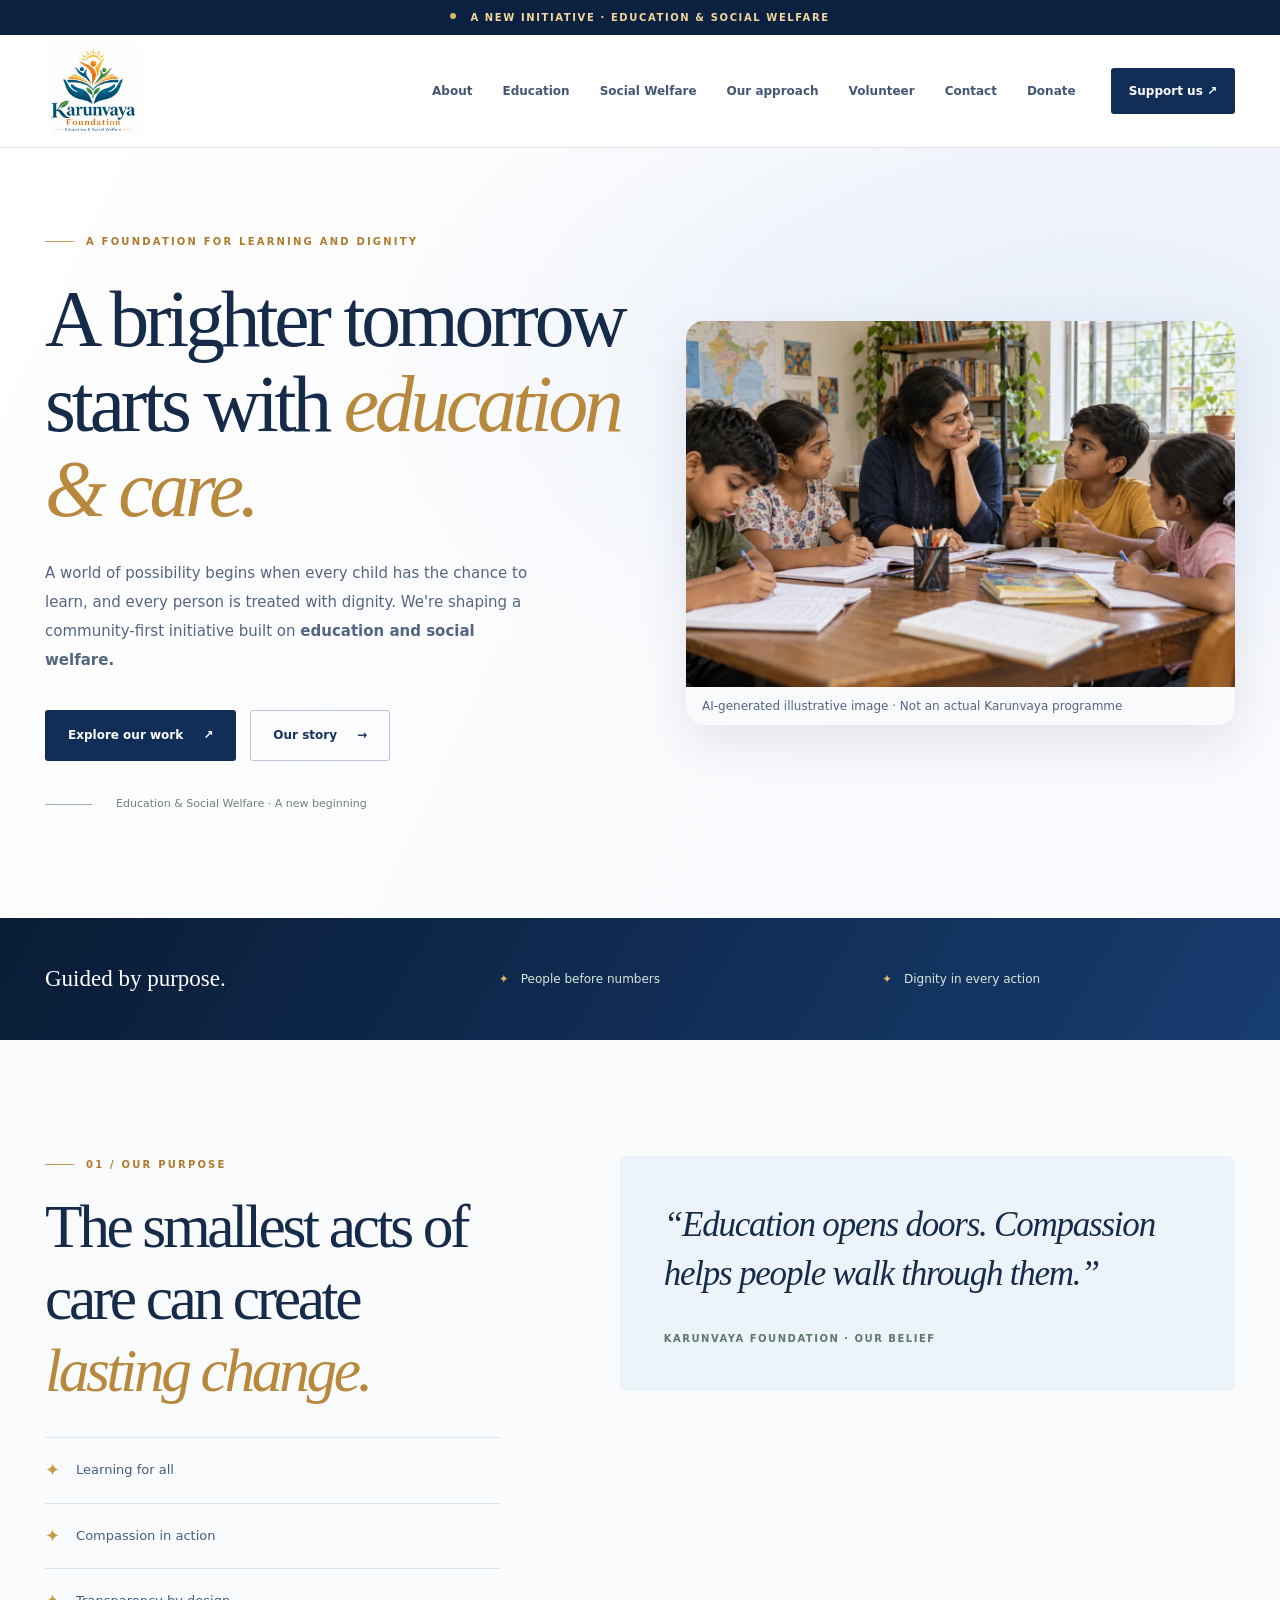
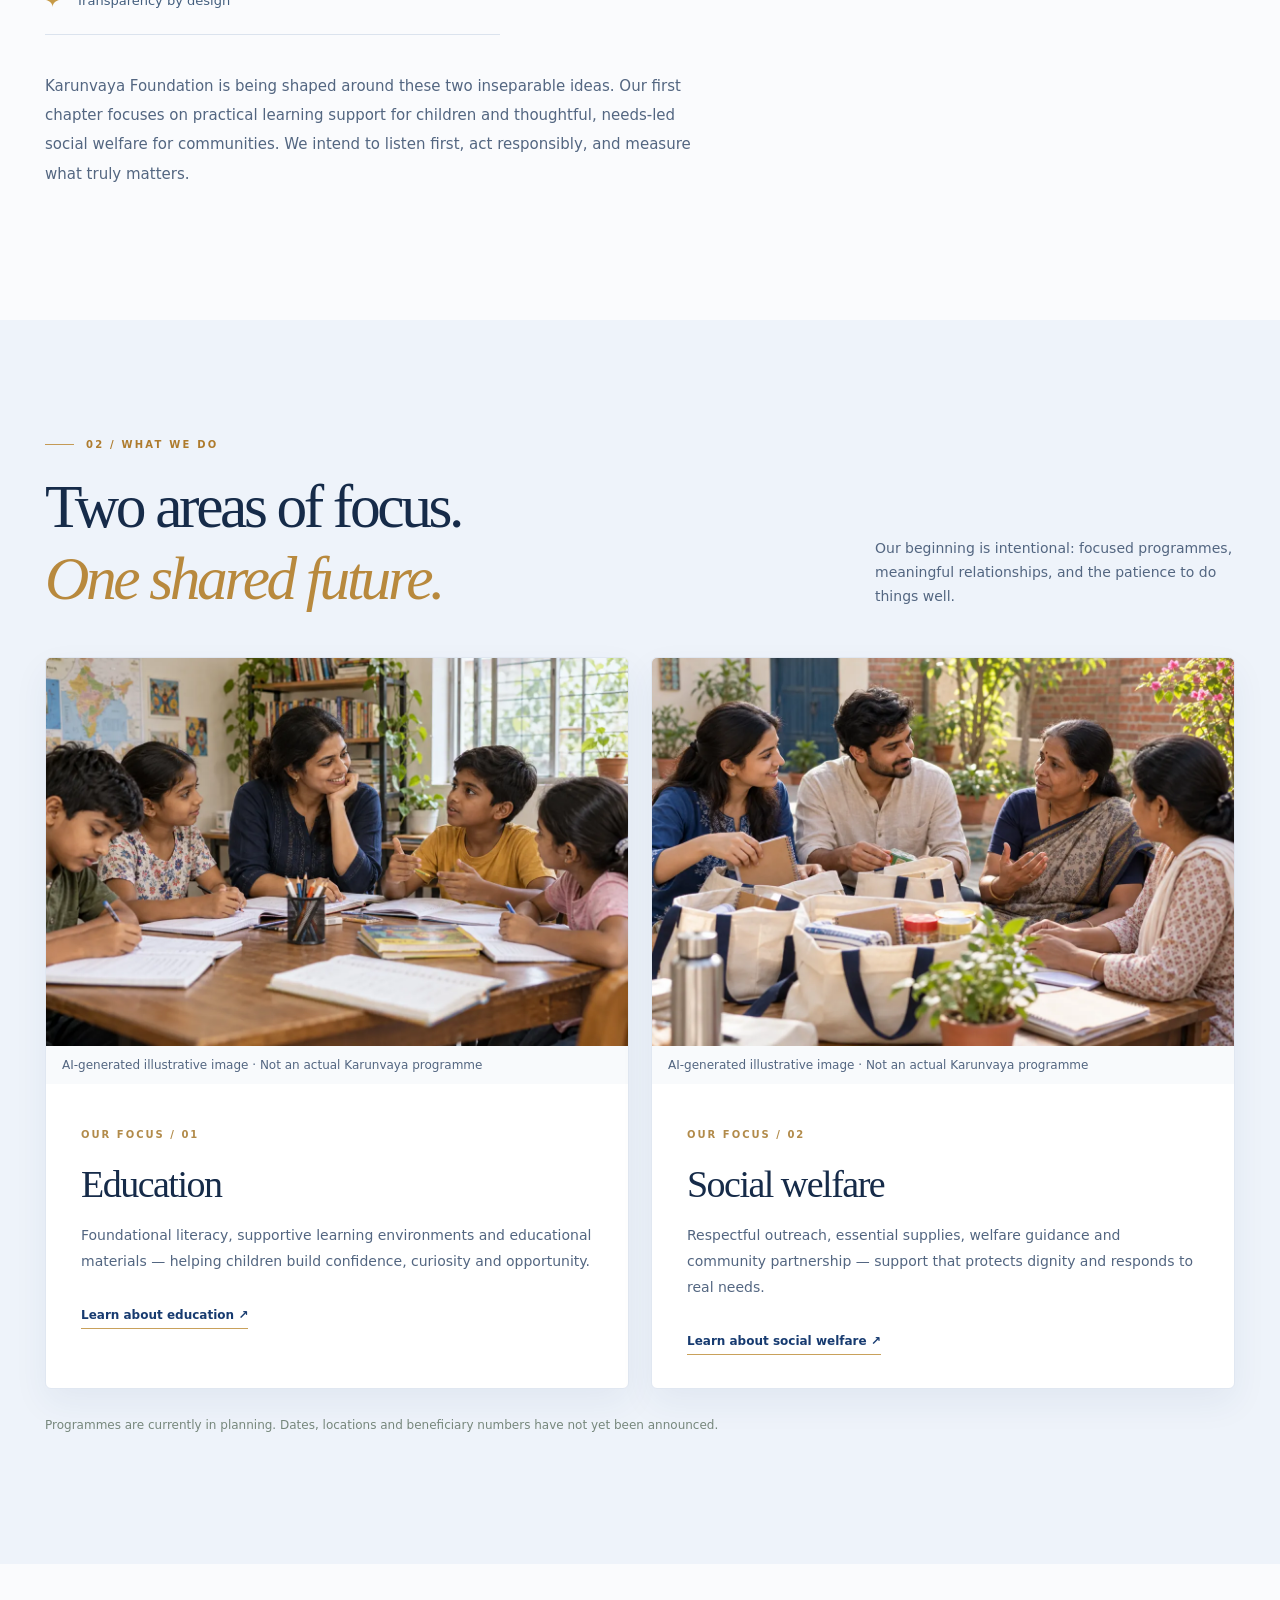
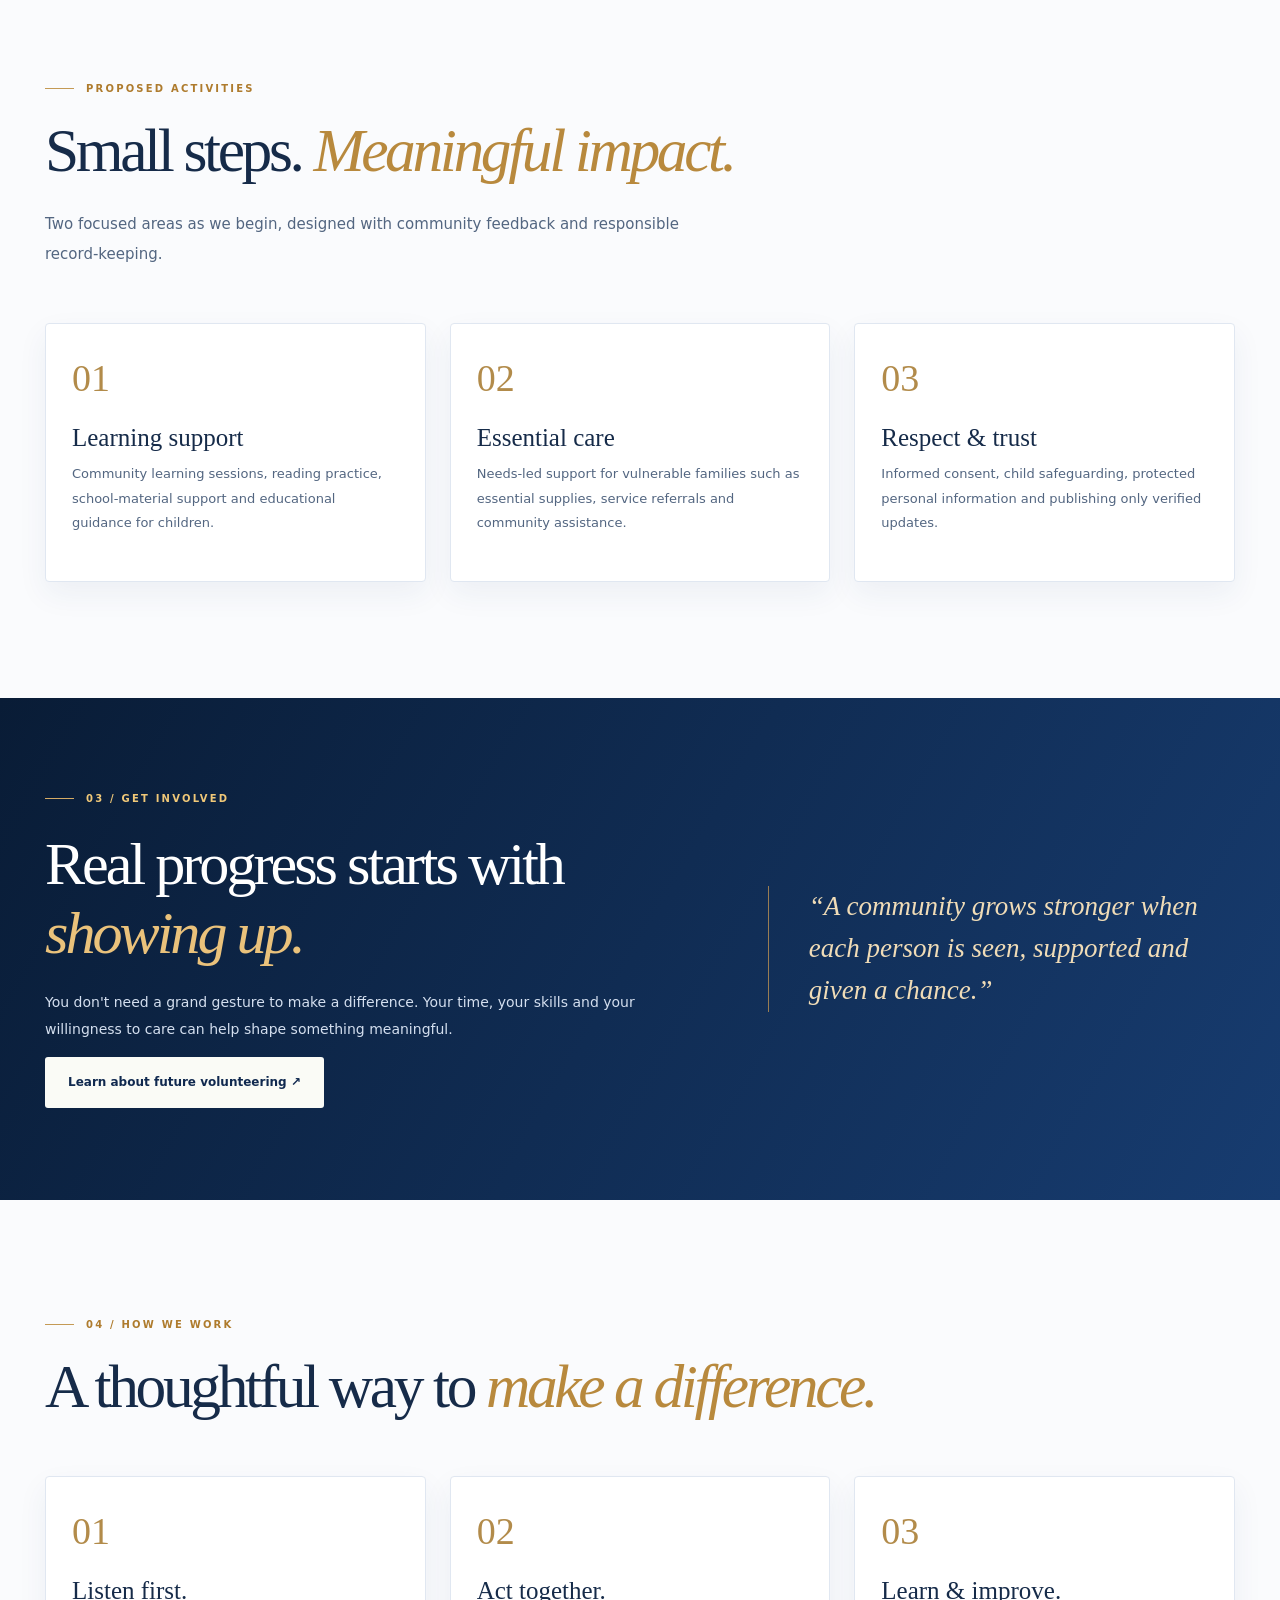
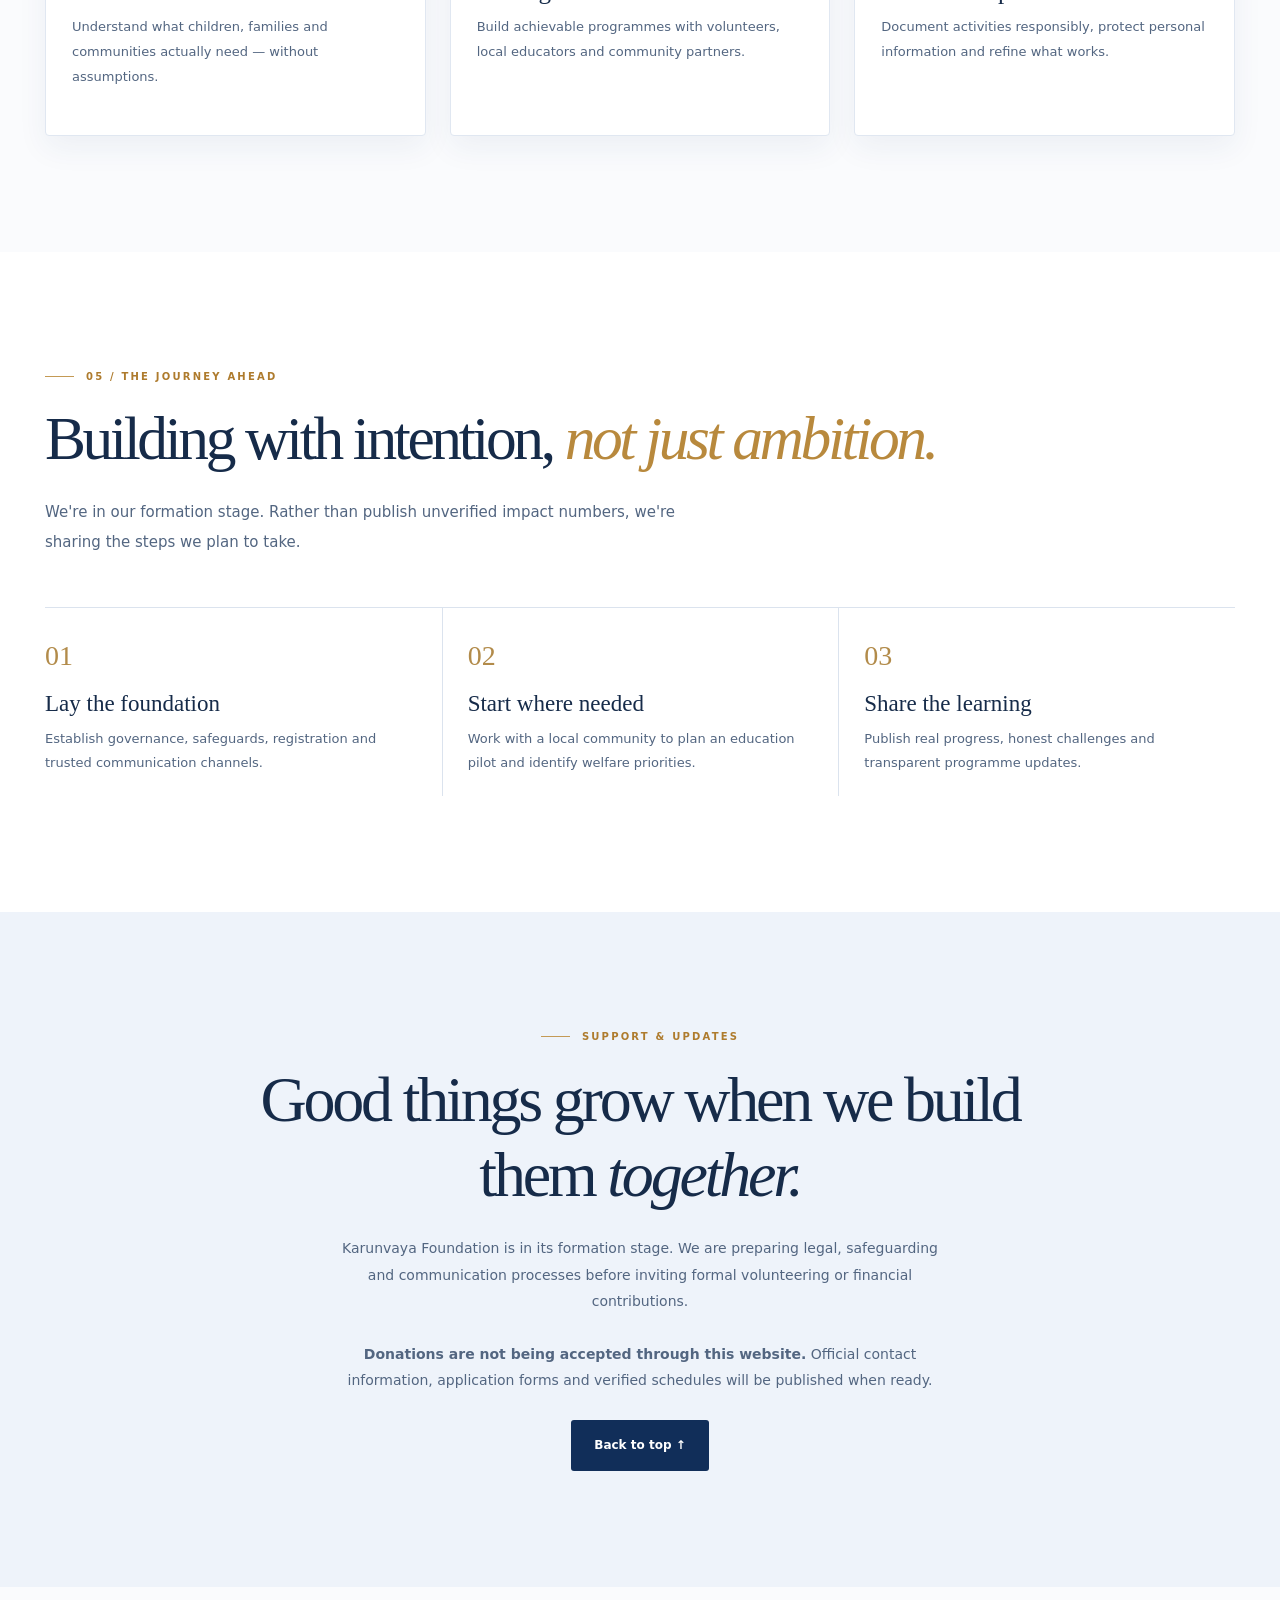
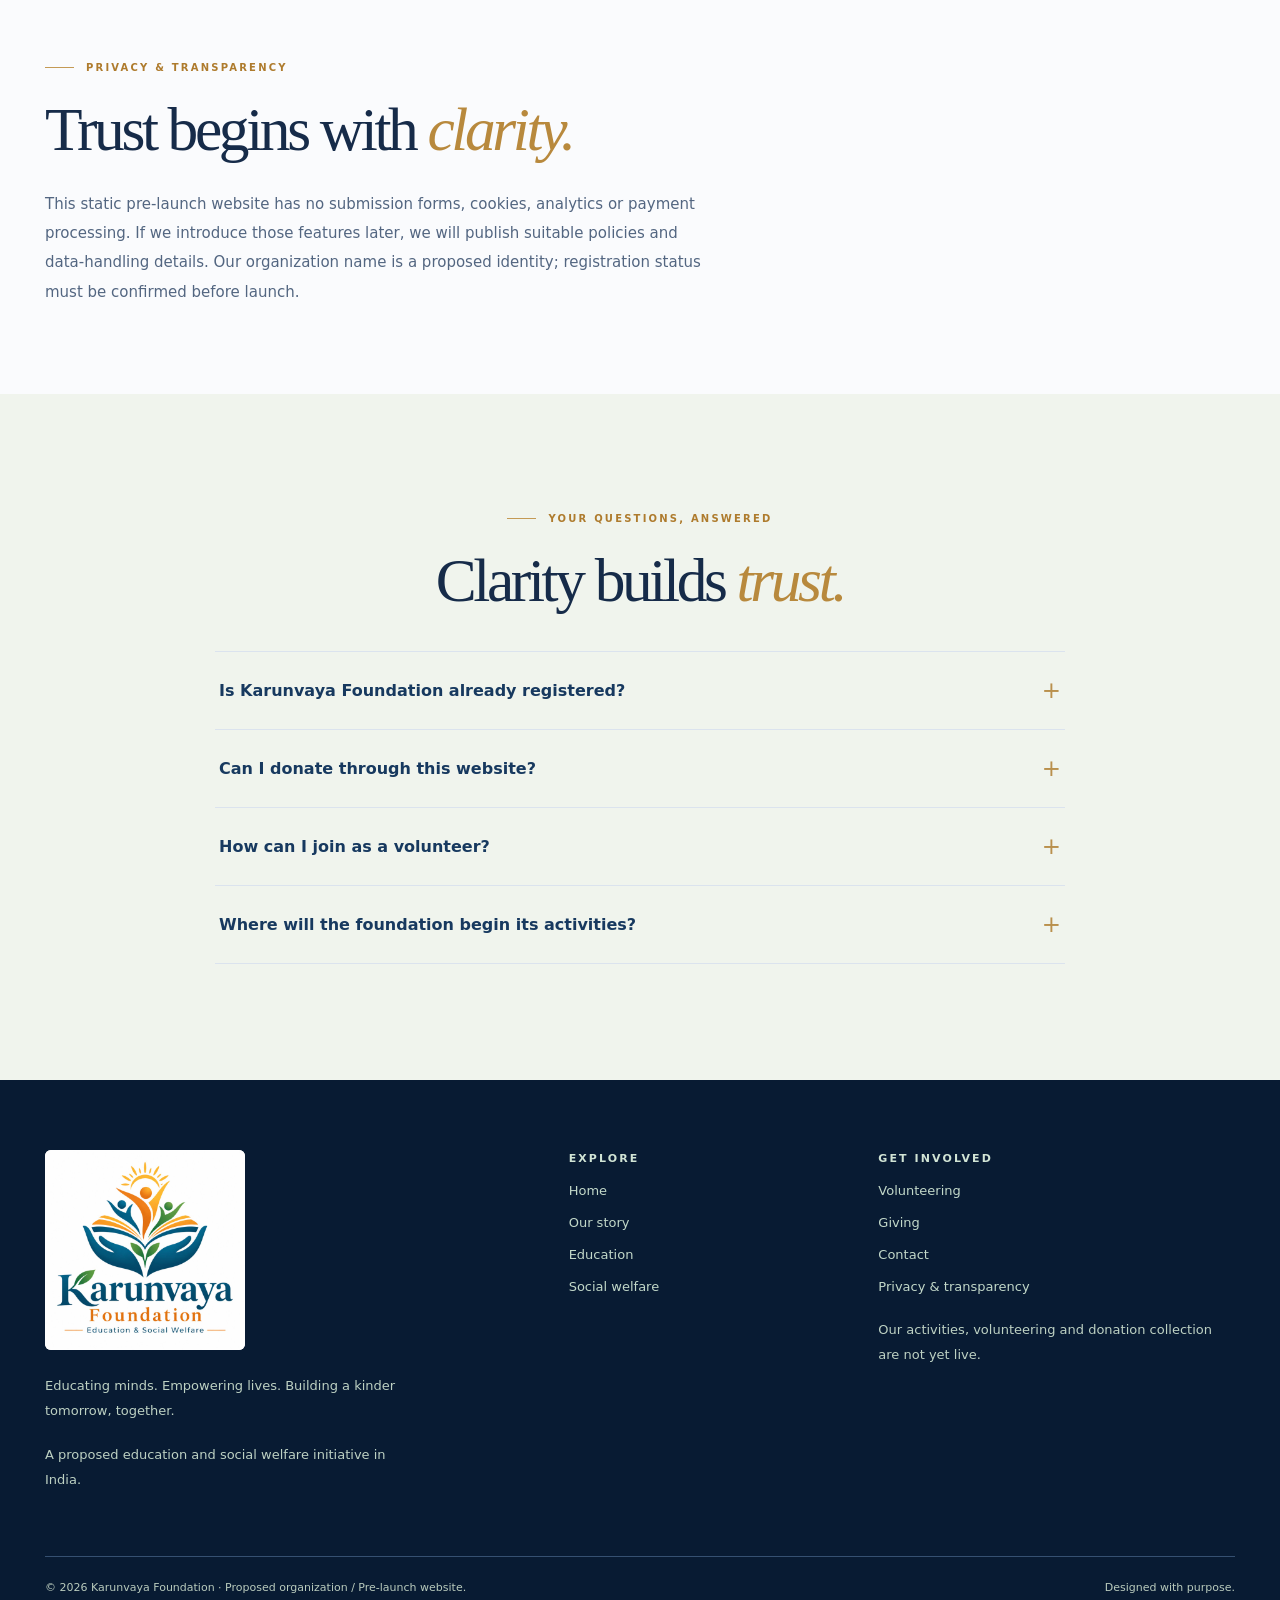
==== commit 5677538a: "Add generated Indian education and community imagery with clear illustrative captions" ====
--- a/index.html
+++ b/index.html
@@ -34,17 +34,7 @@
           <div class="actions"><a class="btn btn-dark" href="#our-work">Explore our work <span aria-hidden="true">↗</span></a><a class="btn btn-line" href="about.html">Our story <span aria-hidden="true">→</span></a></div>
           <div class="hero-under">Education & Social Welfare · A new beginning</div>
         </div>
-        <div class="hero-art" aria-label="Illustration of children learning with support">
-          <svg viewBox="0 0 500 520" role="img" aria-labelledby="art-title"><title id="art-title">Illustration of a nurturing learning environment</title>
-          <circle cx="260" cy="160" r="130" fill="#d3e2d4"/><circle cx="260" cy="160" r="91" fill="#e9f1e6"/><path d="M63 490c40-74 127-100 202-83 89 20 145 50 171 83" fill="#a2c1a7"/>
-          <path d="M123 392c-3-78 14-138 83-164 50-18 91 3 105 39l-8 125" fill="#315f51"/><circle cx="221" cy="191" r="41" fill="#b97c57"/><path d="M174 170c12-47 78-50 87-2-18-11-39-9-57-6-10 10-18 14-30 8" fill="#213e35"/>
-          <path d="M295 382c12-62 31-109 84-121 52-13 69 35 75 113" fill="#d7a177"/><circle cx="364" cy="233" r="35" fill="#96694e"/><path d="M331 223c3-40 64-51 76-5-25-9-44-5-76 5" fill="#273f34"/>
-          <path d="M192 334c59-22 108-22 165 1l-7 105c-57-18-99-16-150 1Z" fill="#fffaf0"/><path d="M274 326v108" stroke="#b0c1b4" stroke-width="3"/><path d="M192 334c29-13 56-16 82-8v108c-27-7-52-6-74 7Z" fill="#e5e8d9"/><path d="M274 326c26-8 53-5 83 9l-7 106c-25-11-50-15-76-7Z" fill="#f9f7e9"/>
-          <path d="M153 344c17-16 30-18 48-8l34 31M399 334c-22-13-41-7-55 6l-25 25" fill="none" stroke="#b97c57" stroke-width="16" stroke-linecap="round"/>
-          <path d="M90 478c-28-67-14-116 12-148 39 39 47 91 23 148M407 470c-10-72 13-107 47-131 22 65 8 106-23 138" fill="#5f9377"/>
-          <path d="M89 465c-22-32-47-38-64-36 8 38 28 55 69 57M410 459c20-33 41-42 65-46-8 36-31 60-65 69" fill="#87ad8b"/></svg>
-          <div class="floating-note">Every dream deserves a chance.</div>
-        </div>
+        <figure class="kv-photo kv-photo-hero"><img src="assets/indian-learning.webp" alt="Illustrative Indian volunteer helping children learn in a community classroom" width="1200" height="800" loading="eager" decoding="async" fetchpriority="high"><figcaption>AI-generated illustrative image · Not an actual Karunvaya programme</figcaption></figure>
       </div>
     </section>
     <div class="strip"><div class="shell strip-inner"><b>Guided by purpose.</b><span>People before numbers</span><span>Dignity in every action</span></div></div>
@@ -56,12 +46,8 @@
     <section class="block work" id="our-work">
       <div class="shell"><div class="section-head"><div><span class="eyebrow">02 / What we do</span><h2 class="section-title">Two areas of focus.<br><em>One shared future.</em></h2></div><p>Our beginning is intentional: focused programmes, meaningful relationships, and the patience to do things well.</p></div>
       <div class="cards">
-        <article class="card" id="education"><div class="card-visual education-bg">
-          <svg viewBox="0 0 500 250" role="img" aria-label="Open book illustration"><circle cx="247" cy="126" r="104" fill="#c1d6c5"/><path d="M247 194c-65-40-121-45-174-25V72c72-14 125 2 174 51 49-49 102-65 174-51v97c-53-20-109-15-174 25Z" fill="#fffaf0" stroke="#376952" stroke-width="5"/><path d="M247 123v72M115 99c48-6 73 2 104 20M115 124c48-6 73 2 104 20M378 99c-48-6-73 2-104 20M378 124c-48-6-73 2-104 20" stroke="#88a998" stroke-width="3" fill="none" stroke-linecap="round"/><path d="M244 52c-4-34-26-42-44-39 0 29 13 45 44 39m2 0c4-34 26-42 44-39 0 29-13 45-44 39" fill="#d4a274"/></svg>
-          </div><div class="card-body"><span class="number">Our focus / 01</span><h3>Education</h3><p>Foundational literacy, supportive learning environments and educational materials — helping children build confidence, curiosity and opportunity.</p><a class="textlink" href="education.html">Learn about education ↗</a></div></article>
-        <article class="card" id="social-welfare"><div class="card-visual welfare-bg">
-          <svg viewBox="0 0 500 250" role="img" aria-label="Hands holding a heart illustration"><circle cx="245" cy="125" r="104" fill="#e4d6c2"/><path d="M247 176c-74-39-94-76-72-101 21-23 53-10 72 11 19-21 51-34 72-11 22 25 2 62-72 101Z" fill="#c88363"/><path d="M60 184c52-49 97-51 156-9l39 27-16 26-70-20-85 24M437 184c-52-49-97-51-156-9l-39 27 16 26 70-20 85 24" fill="#4d8066"/><path d="m173 206 74 19 74-19" stroke="#2d5e49" stroke-width="8" stroke-linecap="round" fill="none"/></svg>
-          </div><div class="card-body"><span class="number">Our focus / 02</span><h3>Social welfare</h3><p>Respectful outreach, essential supplies, welfare guidance and community partnership — support that protects dignity and responds to real needs.</p><a class="textlink" href="social-welfare.html">Learn about social welfare ↗</a></div></article>
+        <article class="card" id="education"><figure class="kv-photo kv-photo-card"><img src="assets/indian-learning.webp" alt="Illustrative Indian children reading with a volunteer" width="1200" height="800" loading="lazy" decoding="async"><figcaption>AI-generated illustrative image · Not an actual Karunvaya programme</figcaption></figure><div class="card-body"><span class="number">Our focus / 01</span><h3>Education</h3><p>Foundational literacy, supportive learning environments and educational materials — helping children build confidence, curiosity and opportunity.</p><a class="textlink" href="education.html">Learn about education ↗</a></div></article>
+        <article class="card" id="social-welfare"><figure class="kv-photo kv-photo-card"><img src="assets/indian-community.webp" alt="Illustrative Indian volunteers listening to community members" width="1200" height="800" loading="lazy" decoding="async"><figcaption>AI-generated illustrative image · Not an actual Karunvaya programme</figcaption></figure><div class="card-body"><span class="number">Our focus / 02</span><h3>Social welfare</h3><p>Respectful outreach, essential supplies, welfare guidance and community partnership — support that protects dignity and responds to real needs.</p><a class="textlink" href="social-welfare.html">Learn about social welfare ↗</a></div></article>
       </div><p class="caption">Programmes are currently in planning. Dates, locations and beneficiary numbers have not yet been announced.</p></div>
     </section>
     <section class="block" id="programmes"><div class="shell"><span class="eyebrow">Proposed activities</span><h2 class="section-title">Small steps. <em>Meaningful impact.</em></h2><p class="section-intro">Two focused areas as we begin, designed with community feedback and responsible record-keeping.</p>
--- a/styles.css
+++ b/styles.css
@@ -303,3 +303,6 @@
 @media(max-width:1000px){.header-cta{display:none}}
 @media(max-width:760px){html{scroll-padding-top:112px}.topbar{min-height:96px}.brand-logo{width:80px}}
 
+
+/* Generated illustrative programme imagery */
+.kv-photo{margin:0;min-width:0;overflow:hidden;border-radius:18px;background:#eaf1fa}.kv-photo img{display:block;width:100%;height:auto;object-fit:cover}.kv-photo figcaption{padding:10px 16px;font-size:12px;line-height:1.5;color:#536681;background:#f8fafc}.kv-photo-hero{box-shadow:0 18px 50px #10294f1a;align-self:center}.kv-photo-hero img{aspect-ratio:3/2}.kv-photo-card{border-radius:0}.kv-photo-card img{aspect-ratio:3/2}.kv-photo-programme{max-width:1000px;margin:0 auto 32px}.kv-photo-programme img{aspect-ratio:3/2}@media(max-width:600px){.kv-photo figcaption{font-size:11px;padding:9px 12px}.kv-photo-hero{margin-top:20px}}
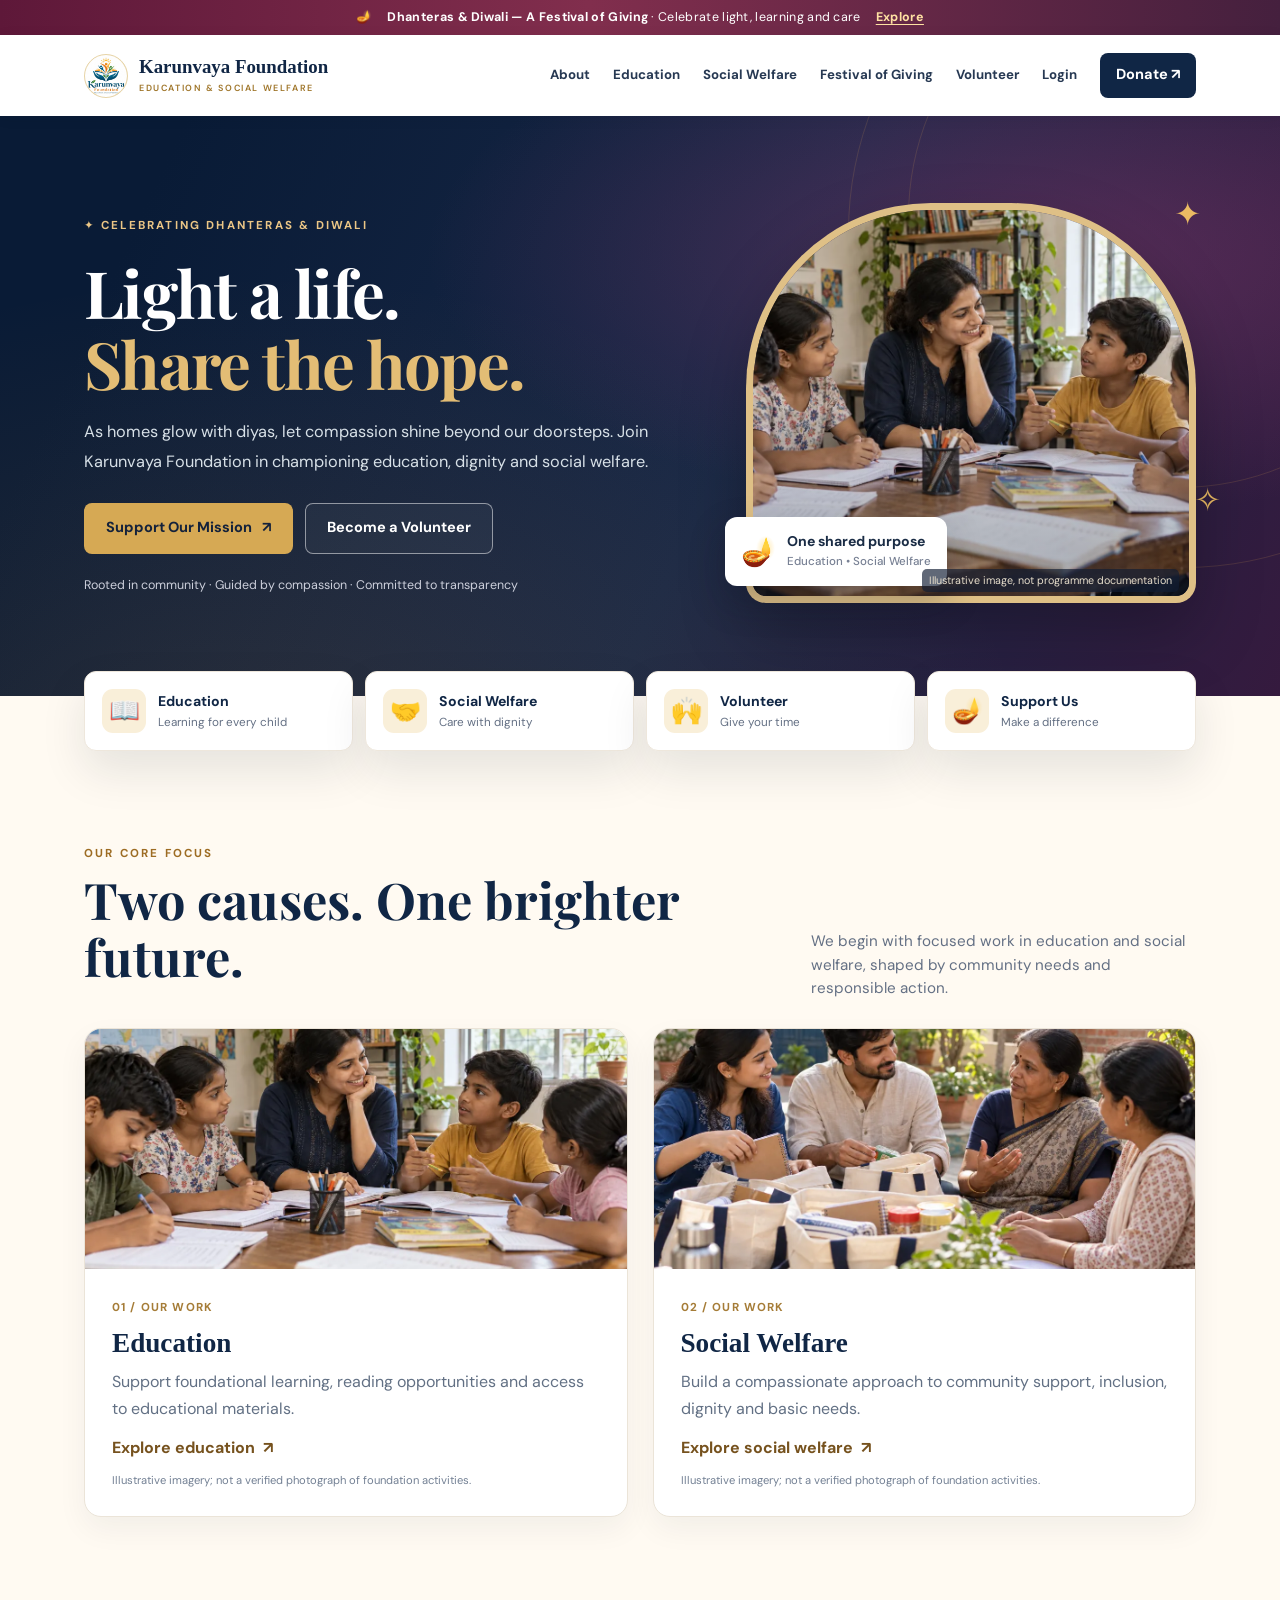
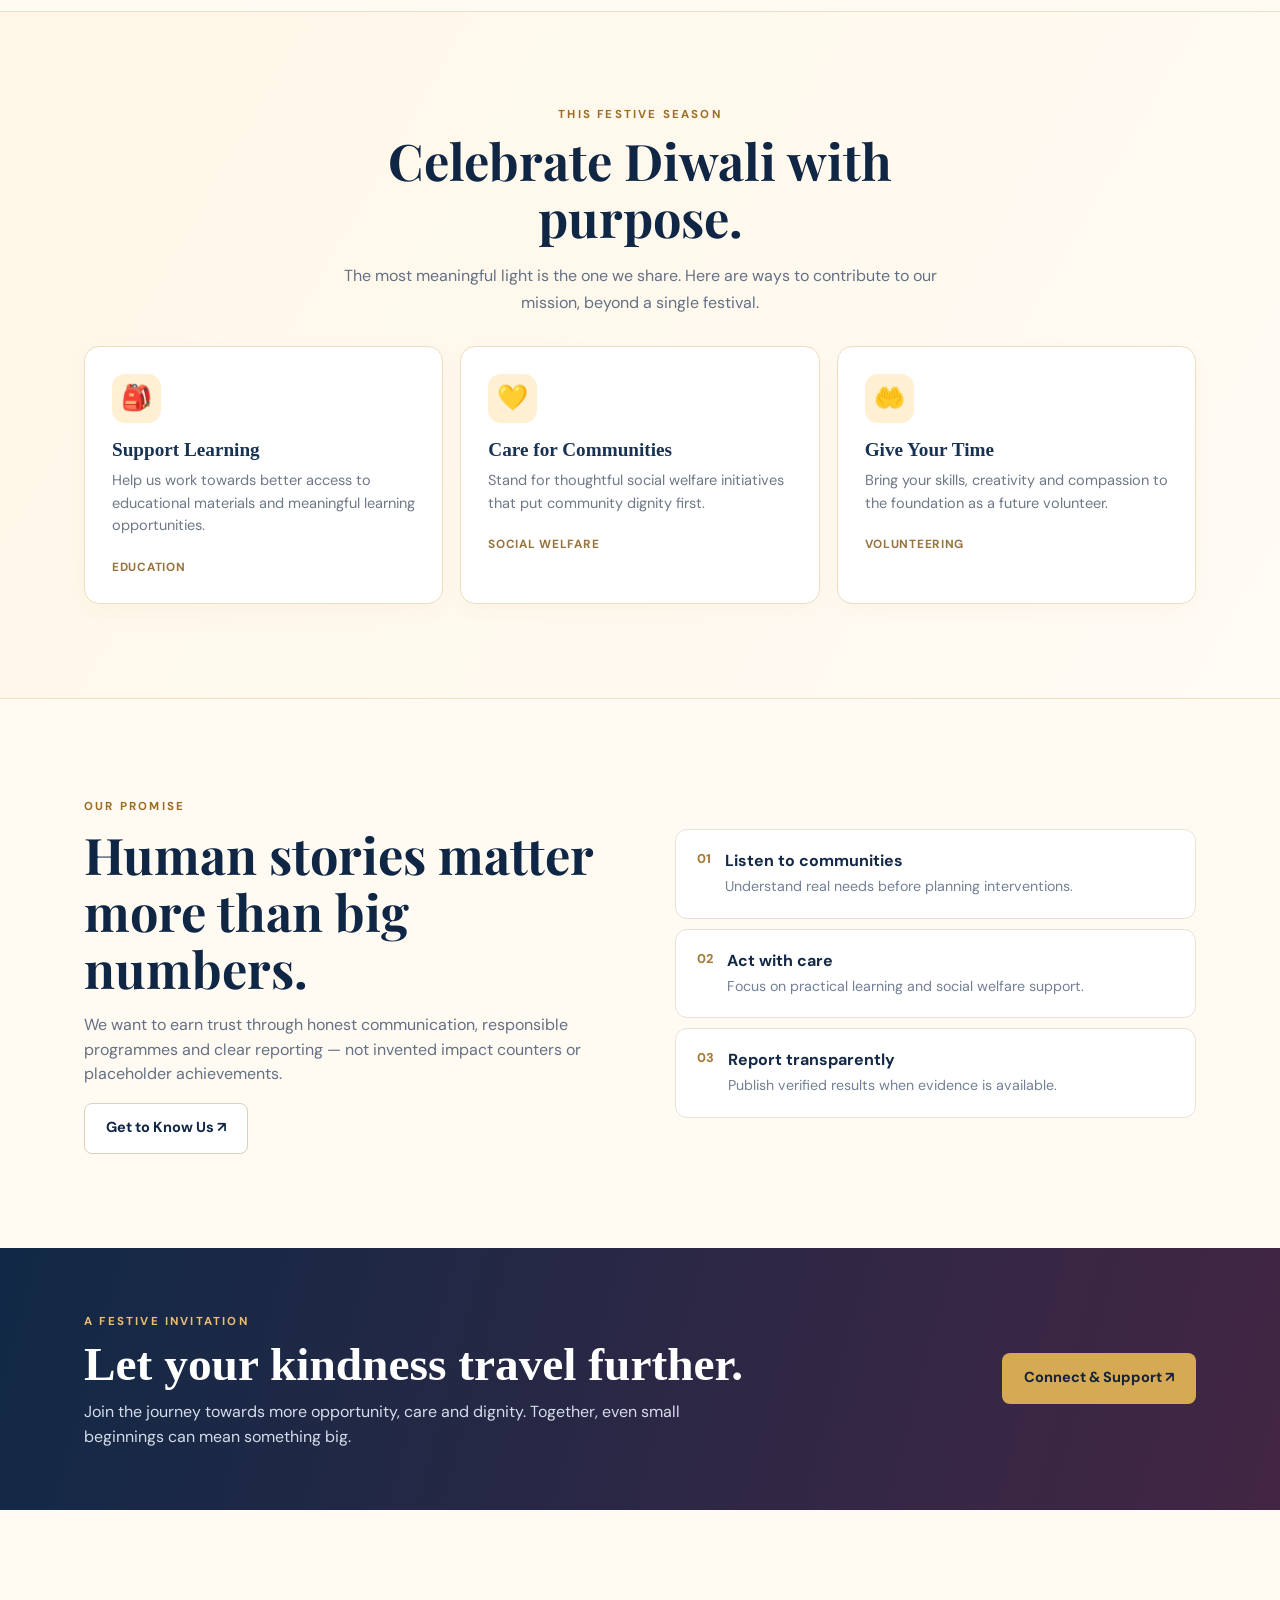
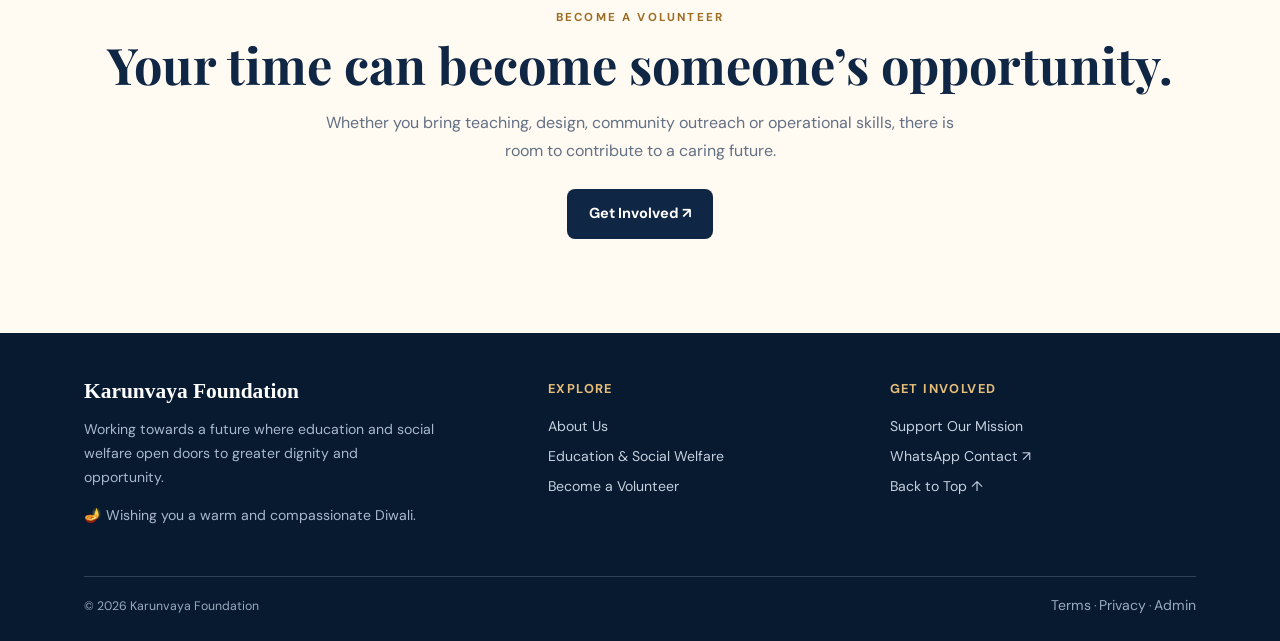
==== commit aef4043e: "Publish festive Karunvaya Foundation homepage, preserving existing service paths" ====
--- a/index.html
+++ b/index.html
@@ -1,72 +1,44 @@
 <!doctype html>
 <html lang="en">
 <head>
-  <meta charset="utf-8">
-  <meta name="viewport" content="width=device-width, initial-scale=1">
-  <meta name="theme-color" content="#10294f">
-  <meta name="description" content="Karunvaya Foundation — a proposed education and social welfare initiative working towards learning, dignity and opportunity for every community.">
-  <title>Karunvaya Foundation | Education, Dignity & Care</title>
-<meta property="og:title" content="Karunvaya Foundation — Education & Social Welfare"><meta property="og:description" content="A community-first initiative being formed around learning, compassion and human dignity.">
-  <link rel="stylesheet" href="styles.css">
-</head>
-<body id="top">
-  <a class="skip" href="#main">Skip to content</a>
-  <div class="notice"><i></i> A NEW INITIATIVE · EDUCATION & SOCIAL WELFARE</div>
-  <header>
-    <div class="shell topbar">
-      <a class="brand" href="#top" aria-label="Karunvaya Foundation home">
-        <img class="brand-logo" src="assets/karunvaya-foundation-logo.jpg" alt="Karunvaya Foundation — Education &amp; Social Welfare" width="1280" height="1280">
-      </a>
-      <nav id="primary-nav" aria-label="Main navigation">
-        <a href="about.html">About</a><a href="education.html">Education</a><a href="social-welfare.html">Social Welfare</a><a href="#approach">Our approach</a><a href="volunteer.html">Volunteer</a><a href="contact.html">Contact</a><a href="donate.html">Donate</a>
-      </nav>
-      <a class="header-cta" href="donate.html">Support us ↗</a>
-      <button class="menu-toggle" id="menu-toggle" type="button" aria-label="Open menu" aria-controls="primary-nav" aria-expanded="false"><svg width="23" height="23" viewBox="0 0 24 24" fill="none" stroke="currentColor" stroke-width="1.7" stroke-linecap="round"><path d="M3 7h18M3 12h18M3 17h18"/></svg></button>
-    </div>
-  </header>
-  <main id="main">
-    <section class="hero" aria-labelledby="hero-title">
-      <div class="shell hero-grid">
-        <div>
-          <span class="eyebrow">A foundation for learning and dignity</span>
-          <h1 class="serif" id="hero-title">A brighter tomorrow starts with <em>education & care.</em></h1>
-          <p>A world of possibility begins when every child has the chance to learn, and every person is treated with dignity. We're shaping a community-first initiative built on <strong>education and social welfare.</strong></p>
-          <div class="actions"><a class="btn btn-dark" href="#our-work">Explore our work <span aria-hidden="true">↗</span></a><a class="btn btn-line" href="about.html">Our story <span aria-hidden="true">→</span></a></div>
-          <div class="hero-under">Education & Social Welfare · A new beginning</div>
-        </div>
-        <figure class="kv-photo kv-photo-hero"><img src="assets/indian-learning.webp" alt="Illustrative Indian volunteer helping children learn in a community classroom" width="1200" height="800" loading="eager" decoding="async" fetchpriority="high"><figcaption>AI-generated illustrative image · Not an actual Karunvaya programme</figcaption></figure>
-      </div>
-    </section>
-    <div class="strip"><div class="shell strip-inner"><b>Guided by purpose.</b><span>People before numbers</span><span>Dignity in every action</span></div></div>
-    <section class="block" id="about">
-      <div class="shell two-col"><div><span class="eyebrow">01 / Our purpose</span><h2 class="section-title">The smallest acts of care can create <em>lasting change.</em></h2><div class="value-list"><div><span>✦</span> Learning for all</div><div><span>✦</span> Compassion in action</div><div><span>✦</span> Transparency by design</div></div></div>
-      <div class="about-side"><p>“Education opens doors. Compassion helps people walk through them.”</p><small>Karunvaya Foundation · Our belief</small></div></div>
-      <div class="shell" style="margin-top:37px"><p class="section-intro">Karunvaya Foundation is being shaped around these two inseparable ideas. Our first chapter focuses on practical learning support for children and thoughtful, needs-led social welfare for communities. We intend to listen first, act responsibly, and measure what truly matters.</p></div>
-    </section>
-    <section class="block work" id="our-work">
-      <div class="shell"><div class="section-head"><div><span class="eyebrow">02 / What we do</span><h2 class="section-title">Two areas of focus.<br><em>One shared future.</em></h2></div><p>Our beginning is intentional: focused programmes, meaningful relationships, and the patience to do things well.</p></div>
-      <div class="cards">
-        <article class="card" id="education"><figure class="kv-photo kv-photo-card"><img src="assets/indian-learning.webp" alt="Illustrative Indian children reading with a volunteer" width="1200" height="800" loading="lazy" decoding="async"><figcaption>AI-generated illustrative image · Not an actual Karunvaya programme</figcaption></figure><div class="card-body"><span class="number">Our focus / 01</span><h3>Education</h3><p>Foundational literacy, supportive learning environments and educational materials — helping children build confidence, curiosity and opportunity.</p><a class="textlink" href="education.html">Learn about education ↗</a></div></article>
-        <article class="card" id="social-welfare"><figure class="kv-photo kv-photo-card"><img src="assets/indian-community.webp" alt="Illustrative Indian volunteers listening to community members" width="1200" height="800" loading="lazy" decoding="async"><figcaption>AI-generated illustrative image · Not an actual Karunvaya programme</figcaption></figure><div class="card-body"><span class="number">Our focus / 02</span><h3>Social welfare</h3><p>Respectful outreach, essential supplies, welfare guidance and community partnership — support that protects dignity and responds to real needs.</p><a class="textlink" href="social-welfare.html">Learn about social welfare ↗</a></div></article>
-      </div><p class="caption">Programmes are currently in planning. Dates, locations and beneficiary numbers have not yet been announced.</p></div>
-    </section>
-    <section class="block" id="programmes"><div class="shell"><span class="eyebrow">Proposed activities</span><h2 class="section-title">Small steps. <em>Meaningful impact.</em></h2><p class="section-intro">Two focused areas as we begin, designed with community feedback and responsible record-keeping.</p>
-      <div class="steps"><div class="step"><strong>01</strong><h3>Learning support</h3><p>Community learning sessions, reading practice, school-material support and educational guidance for children.</p></div><div class="step"><strong>02</strong><h3>Essential care</h3><p>Needs-led support for vulnerable families such as essential supplies, service referrals and community assistance.</p></div><div class="step"><strong>03</strong><h3>Respect & trust</h3><p>Informed consent, child safeguarding, protected personal information and publishing only verified updates.</p></div></div></div>
-    </section>
-    <section class="highlight" id="volunteer"><div class="shell highlight-grid"><div><span class="eyebrow">03 / Get involved</span><h2>Real progress starts with <em>showing up.</em></h2><p>You don't need a grand gesture to make a difference. Your time, your skills and your willingness to care can help shape something meaningful.</p><a class="btn" href="contact.html">Learn about future volunteering ↗</a></div><aside>“A community grows stronger when each person is seen, supported and given a chance.”</aside></div></section>
-    <section class="block" id="approach"><div class="shell"><span class="eyebrow">04 / How we work</span><h2 class="section-title">A thoughtful way to <em>make a difference.</em></h2><div class="steps"><div class="step"><strong>01</strong><h3>Listen first.</h3><p>Understand what children, families and communities actually need — without assumptions.</p></div><div class="step"><strong>02</strong><h3>Act together.</h3><p>Build achievable programmes with volunteers, local educators and community partners.</p></div><div class="step"><strong>03</strong><h3>Learn & improve.</h3><p>Document activities responsibly, protect personal information and refine what works.</p></div></div></div></section>
-    <section class="block" style="background:#fff"><div class="shell"><span class="eyebrow">05 / The journey ahead</span><h2 class="section-title">Building with intention, <em>not just ambition.</em></h2><p class="section-intro">We're in our formation stage. Rather than publish unverified impact numbers, we're sharing the steps we plan to take.</p><div class="timeline"><div><b>01</b><h3>Lay the foundation</h3><p>Establish governance, safeguards, registration and trusted communication channels.</p></div><div><b>02</b><h3>Start where needed</h3><p>Work with a local community to plan an education pilot and identify welfare priorities.</p></div><div><b>03</b><h3>Share the learning</h3><p>Publish real progress, honest challenges and transparent programme updates.</p></div></div></div></section>
-    <section class="block contact" id="contact"><div class="shell"><span class="eyebrow">Support & updates</span><h2>Good things grow when we build them <em>together.</em></h2><p id="support">Karunvaya Foundation is in its formation stage. We are preparing legal, safeguarding and communication processes before inviting formal volunteering or financial contributions.</p><p><strong>Donations are not being accepted through this website.</strong> Official contact information, application forms and verified schedules will be published when ready.</p><a class="btn btn-dark" href="#top">Back to top ↑</a></div></section>
-    <section class="block" id="privacy" style="padding:72px 0"><div class="shell"><span class="eyebrow">Privacy & transparency</span><h2 class="section-title">Trust begins with <em>clarity.</em></h2><p class="section-intro">This static pre-launch website has no submission forms, cookies, analytics or payment processing. If we introduce those features later, we will publish suitable policies and data-handling details. Our organization name is a proposed identity; registration status must be confirmed before launch.</p></div></section>
-  <section class="block" id="questions" style="background:#f0f4ed">
-<div class="shell"><div class="faq-head"><span class="eyebrow">Your questions, answered</span><h2 class="section-title">Clarity builds <em>trust.</em></h2></div>
-<div class="faq-list">
-<details><summary>Is Karunvaya Foundation already registered?</summary><p>This is a pre-launch website for a proposed initiative. We will publish verified registration and legal details after incorporation and verification.</p></details>
-<details><summary>Can I donate through this website?</summary><p>Not yet. No payment details or donation gateway are provided while the necessary legal and banking arrangements are being completed.</p></details>
-<details><summary>How can I join as a volunteer?</summary><p>Visit our volunteer page to learn about planned opportunities. Formal applications will open after safety, communication, and programme processes are in place.</p></details>
-<details><summary>Where will the foundation begin its activities?</summary><p>We intend to begin with a local community pilot in India. Locations and schedules will be confirmed publicly before activities begin.</p></details>
-</div></div></section></main>
-  <footer class="foot"><div class="shell"><div class="foot-grid"><div><a class="foot-logo" href="index.html" aria-label="Karunvaya Foundation home"><img src="assets/karunvaya-foundation-logo.jpg" alt="Karunvaya Foundation — Education &amp; Social Welfare" width="1280" height="1280" loading="lazy" decoding="async"></a><p>Educating minds. Empowering lives. Building a kinder tomorrow, together.</p><p>A proposed education and social welfare initiative in India.</p></div><div><h3>Explore</h3><a href="#top">Home</a><a href="about.html">Our story</a><a href="education.html">Education</a><a href="social-welfare.html">Social welfare</a></div><div><h3>Get involved</h3><a href="volunteer.html">Volunteering</a><a href="donate.html">Giving</a><a href="contact.html">Contact</a><a href="#privacy">Privacy & transparency</a><p>Our activities, volunteering and donation collection are not yet live.</p></div></div><div class="foot-bottom"><span>© <span id="year">2026</span> Karunvaya Foundation · Proposed organization / Pre-launch website.</span><span>Designed with purpose.</span></div></div></footer>
-  <script src="script.js" defer></script>
-</body>
-</html>
+<meta charset="utf-8">
+<meta name="viewport" content="width=device-width, initial-scale=1">
+<meta name="theme-color" content="#0e2241">
+<meta name="description" content="Karunvaya Foundation — celebrating the spirit of giving through education and social welfare.">
+<title>Karunvaya Foundation | Festival of Giving</title>
+<style>
+@import url('https://fonts.googleapis.com/css2?family=DM+Sans:wght@400;500;600;700&family=Playfair+Display:wght@600;700&display=swap');
+:root{--navy:#102645;--navy2:#07162c;--maroon:#5f2148;--gold:#d6a954;--gold2:#fff0c9;--cream:#fffaf2;--ink:#203149;--muted:#647084;--line:#e7e2d9;--white:#fff;--shadow:0 20px 45px rgba(10,27,51,.1)}
+*{box-sizing:border-box}html{scroll-behavior:smooth}body{margin:0;background:var(--cream);color:var(--ink);font:16px/1.55 'DM Sans',system-ui,sans-serif}a{color:inherit;text-decoration:none}button{font:inherit}img{display:block;width:100%;object-fit:cover}button,a{outline-offset:4px}.container{max-width:1160px;margin:auto;padding:0 24px}.eyebrow{font-size:.72rem;letter-spacing:.19em;text-transform:uppercase;font-weight:700}.section-title{font:700 clamp(2rem,4vw,3.15rem)/1.13 'Playfair Display',Georgia,serif;margin:.5rem 0 1rem;color:var(--navy)}.section-intro{max-width:630px;color:var(--muted);margin:0 auto;line-height:1.7}.btn{display:inline-flex;align-items:center;justify-content:center;gap:10px;padding:13px 21px;border-radius:8px;font-weight:700;font-size:.91rem;transition:transform .2s,background .2s,box-shadow .2s;border:1px solid transparent;min-height:48px}.btn:hover{transform:translateY(-2px);box-shadow:0 9px 24px rgba(0,0,0,.12)}.btn-gold{background:var(--gold);color:#14223b}.btn-outline{border-color:rgba(255,255,255,.5);color:white;background:rgba(255,255,255,.04)}.btn-navy{background:var(--navy);color:white}.btn-soft{border-color:#dcd0b9;background:#fff;color:var(--navy)}
+.announcement{background:linear-gradient(90deg,#5e1839,#812e4d 46%,#45203e);color:#fff}.announcement .container{display:flex;justify-content:center;align-items:center;gap:15px;min-height:35px;font-size:.78rem;letter-spacing:.025em;text-align:center;padding-block:6px}.announcement a{text-decoration:underline;text-underline-offset:3px;font-weight:700;color:#ffe2a3}
+.site-header{background:rgba(255,255,255,.97);position:sticky;top:0;z-index:50;box-shadow:0 2px 13px rgba(7,24,48,.07)}.header-inner{display:flex;gap:28px;justify-content:space-between;align-items:center;min-height:81px}.brand{display:flex;align-items:center;gap:11px;min-width:0}.brand-badge{width:44px;height:44px;flex:none;overflow:hidden;border:1.8px solid #e6d3a6;border-radius:50%;display:grid;place-items:center;background:linear-gradient(135deg,#fdf6e9,#e8d6aa);font:700 26px Georgia,serif;color:#1a3454}.brand-badge img{width:100%;height:100%;object-fit:cover;border-radius:50%}.brand-name{font-family:Georgia,serif;font-size:1.18rem;color:var(--navy);font-weight:700;line-height:1.06;white-space:nowrap}.brand-name small{display:block;margin-top:5px;font:600 .56rem 'DM Sans',sans-serif;letter-spacing:.18em;color:#9f7529}.nav{display:flex;gap:23px;align-items:center}.nav a:not(.btn){font-size:.83rem;font-weight:700;color:#273953;white-space:nowrap}.nav a:hover{color:#ab7933}.header-cta{padding:10px 15px;min-height:40px}.menu{display:none;background:transparent;border:1px solid #d3d8de;border-radius:8px;width:44px;height:42px;color:var(--navy);cursor:pointer;font-size:22px}
+.hero{background:radial-gradient(ellipse at 82% 24%,rgba(147,57,112,.45),transparent 42%),radial-gradient(ellipse at 20% 115%,rgba(227,147,46,.13),transparent 54%),linear-gradient(115deg,#091b36 12%,#182847 57%,#351a3e);color:#fff;position:relative;overflow:hidden}.hero:before,.hero:after{content:'';position:absolute;border:1px solid rgba(231,177,84,.15);border-radius:50%;pointer-events:none}.hero:before{width:540px;height:540px;right:-170px;top:-170px}.hero:after{width:670px;height:670px;right:-240px;top:-220px}.hero-grid{min-height:565px;display:grid;grid-template-columns:1.12fr .88fr;align-items:center;gap:42px;padding-block:70px 75px;position:relative;z-index:2}.hero .eyebrow{color:#ebc686;display:inline-flex;align-items:center;gap:8px}.hero h1{font:700 clamp(2.5rem,5.1vw,4.9rem)/1.09 'Playfair Display',Georgia,serif;margin:19px 0 19px;max-width:730px;letter-spacing:-.025em}.hero h1 em{color:#e3bd75;font-style:normal}.hero p{color:#d7e0e7;font-size:1.02rem;max-width:565px;line-height:1.8;margin:0 0 27px}.hero-actions{display:flex;gap:12px;flex-wrap:wrap}.hero-trust{font-size:.78rem;color:#cccfdb;margin-top:22px}.visual{min-width:0;position:relative;padding:17px 0 18px 21px}.visual-frame{height:400px;border-radius:185px 185px 20px 20px;overflow:hidden;border:7px solid rgba(235,202,138,.93);background:#4a4156;box-shadow:0 28px 65px rgba(0,0,0,.26);position:relative}.visual-frame img{height:100%;filter:saturate(.92)}.visual-frame:after{content:'';position:absolute;inset:40% 0 0;background:linear-gradient(transparent,rgba(12,22,43,.32))}.visual-badge{position:absolute;left:0;bottom:35px;background:#fff;border-radius:12px;padding:13px 16px;box-shadow:0 15px 35px #10162b44;color:#1a2c45;display:flex;gap:11px;align-items:center;font-size:.88rem;font-weight:700;max-width:240px}.visual-badge span:first-child{font-size:28px}.visual-badge small{display:block;color:#788194;font-weight:500;font-size:.72rem}.spark{position:absolute;color:#ebbb63;font-size:2rem}.s1{top:4px;right:-5px}.s2{bottom:95px;right:-25px}.image-credit{font-size:.67rem;color:#e7decc;position:absolute;right:17px;bottom:29px;z-index:3;background:#111d34aa;padding:3px 7px;border-radius:5px}
+.quick{position:relative;z-index:3;margin-top:-25px}.quick-grid{display:grid;grid-template-columns:repeat(4,minmax(0,1fr));gap:12px}.quick a{background:white;border:1px solid #eee7dc;border-radius:12px;box-shadow:var(--shadow);padding:17px;display:flex;gap:12px;align-items:center;transition:transform .2s}.quick a:hover{transform:translateY(-4px)}.quick-icon{width:44px;height:44px;display:grid;place-items:center;border-radius:11px;background:#f9efd9;font-size:25px;flex:none}.quick b{display:block;font-size:.88rem;color:var(--navy)}.quick small{font-size:.73rem;color:var(--muted);display:block}
+.section{padding:94px 0}.section-head{display:flex;justify-content:space-between;align-items:end;gap:35px;margin-bottom:27px}.section-head p{max-width:385px;color:var(--muted);margin:0;font-size:.95rem}.gold{color:#9d6c23}.programmes{display:grid;grid-template-columns:repeat(2,minmax(0,1fr));gap:25px}.programme{border-radius:17px;background:#fff;border:1px solid #ebe4d8;overflow:hidden;box-shadow:0 12px 30px rgba(17,33,57,.055)}.programme img{height:240px}.programme-content{padding:25px 27px 27px}.programme h3{font:700 1.7rem Georgia,serif;color:var(--navy);margin:9px 0}.programme p{color:#627084;line-height:1.7;margin:0 0 14px}.programme .tag{font-size:.72rem;color:#a57c37;font-weight:700;letter-spacing:.1em;text-transform:uppercase}.text-link{font-weight:700;color:#76521e;display:inline-flex;gap:8px;align-items:center}.illustration-note{font-size:.7rem;color:#738094;margin-top:11px}
+.festival{background:linear-gradient(120deg,#fff7e7,#fffbf5);border-top:1px solid #efdfc4;border-bottom:1px solid #efdfc4}.festival-head{text-align:center;margin-bottom:30px}.festival .section-title{max-width:670px;margin-inline:auto}.ways-grid{display:grid;grid-template-columns:repeat(3,minmax(0,1fr));gap:17px}.way{background:white;padding:27px;border:1px solid #eddcbe;border-radius:15px;box-shadow:0 8px 20px #9872380a}.way-icon{width:49px;height:49px;border-radius:13px;background:#fff0d3;display:grid;place-items:center;font-size:25px}.way h3{font:700 1.2rem Georgia,serif;color:#183252;margin:16px 0 9px}.way p{color:#6f7887;margin:0;font-size:.91rem}.way small{display:block;font-size:.74rem;letter-spacing:.06em;text-transform:uppercase;margin-top:20px;color:#99733d;font-weight:700}
+.approach{display:grid;grid-template-columns:1fr 1fr;gap:70px;align-items:center}.approach .section-title{max-width:570px}.approach p{color:var(--muted)}.principles{display:grid;gap:10px}.principle{padding:19px 21px;border:1px solid #e8e3d9;background:white;border-radius:12px;display:flex;gap:14px;align-items:start}.principle-num{color:#a67b35;font-size:.8rem;font-weight:800}.principle b{display:block;font-size:1rem;color:#142948}.principle span{font-size:.89rem;color:#738095}
+.cta-band{padding:60px 0;background:linear-gradient(105deg,#112946,#432644);color:white}.cta-inner{display:flex;justify-content:space-between;align-items:center;gap:25px}.cta-band h2{margin:4px 0 8px;font:700 clamp(1.85rem,3.7vw,3rem)/1.17 Georgia,serif}.cta-band p{margin:0;color:#d5dcea;max-width:670px}
+.footer{background:#081a30;color:#d3d9e4;padding:46px 0 24px}.footer-grid{display:grid;grid-template-columns:1.4fr 1fr 1fr;gap:35px}.footer h3{font:700 1.34rem Georgia,serif;color:white;margin:0 0 10px}.footer p{max-width:350px;font-size:.88rem;line-height:1.7;color:#aab8cd}.footer h4{font-size:.8rem;letter-spacing:.11em;text-transform:uppercase;color:#e6bd79;margin:0 0 13px}.footer a{display:block;font-size:.88rem;padding:4px 0;color:#c5d0df}.footer a:hover{color:#e4b976}.footer-bottom{margin-top:34px;border-top:1px solid #31435b;padding-top:18px;font-size:.77rem;color:#9ba9bc;display:flex;align-items:center;justify-content:space-between;gap:14px}.tiny-diya{color:#efc477}
+@media(max-width:950px){.nav{gap:13px}.nav a:not(.btn){font-size:.77rem}.hero-grid{gap:23px}.visual-frame{height:360px}.hero h1{font-size:3.25rem}.brand-name{font-size:1rem}.header-cta{display:none}}
+@media(max-width:760px){.container{padding-inline:18px}.announcement .container{font-size:.69rem;gap:7px}.header-inner{min-height:69px}.menu{display:block}.nav{position:absolute;top:100%;left:0;right:0;background:#fff;display:none;flex-direction:column;align-items:stretch;padding:13px 22px 22px;gap:3px;box-shadow:0 18px 24px #0a1c3326}.nav.open{display:flex}.nav a:not(.btn){padding:10px;font-size:.96rem}.nav a.btn{display:flex}.hero-grid{grid-template-columns:1fr;min-height:auto;padding-block:55px 61px;gap:12px}.hero h1{font-size:clamp(2.5rem,9vw,3.65rem);max-width:550px}.hero p{font-size:.95rem}.visual{max-width:430px;width:100%;margin:auto}.visual-frame{height:330px}.quick{margin-top:-18px}.quick-grid{grid-template-columns:repeat(2,minmax(0,1fr))}.section{padding:65px 0}.section-head{display:block}.section-head p{max-width:640px}.programmes{grid-template-columns:1fr}.ways-grid{grid-template-columns:1fr}.approach{grid-template-columns:1fr;gap:23px}.cta-inner{display:block}.cta-inner a{margin-top:25px}.footer-grid{grid-template-columns:1fr 1fr;gap:25px}.footer-grid>div:first-child{grid-column:1/-1}.footer-bottom{flex-wrap:wrap}}
+@media(max-width:420px){.quick a{padding:12px;gap:8px}.quick-icon{height:37px;width:37px;font-size:21px}.quick b{font-size:.77rem}.quick small{font-size:.65rem}.hero-actions .btn{width:100%}.brand-name{font-size:.92rem}.visual-frame{height:300px}.visual-badge{bottom:20px}.image-credit{bottom:18px}}
+@media(prefers-reduced-motion:reduce){*,*:before,*:after{scroll-behavior:auto!important;transition:none!important}}
+</style>
+<meta property="og:title" content="Karunvaya Foundation | Festival of Giving"><meta property="og:description" content="Support education and social welfare this festive season."></head>
+<body>
+<div class="announcement"><div class="container"><span aria-hidden="true">🪔</span><span><b>Dhanteras & Diwali — A Festival of Giving</b> · Celebrate light, learning and care</span><a href="#festival">Explore</a></div></div>
+<header class="site-header"><div class="container header-inner"><a class="brand" href="/" aria-label="Karunvaya Foundation home"><span class="brand-badge" aria-hidden="true"><img src="/assets/karunvaya-foundation-logo.jpg" alt=""></span><span class="brand-name">Karunvaya Foundation<small>EDUCATION & SOCIAL WELFARE</small></span></a><button class="menu" id="menu" aria-label="Toggle navigation" aria-controls="main-nav" aria-expanded="false">☰</button><nav class="nav" id="main-nav" aria-label="Main navigation"><a href="/about.html">About</a><a href="/education.html">Education</a><a href="/social-welfare.html">Social Welfare</a><a href="#festival">Festival of Giving</a><a href="/volunteer.html">Volunteer</a><a href="/login.html">Login</a><a class="btn btn-navy header-cta" href="/donate.html">Donate ↗</a></nav></div></header>
+<main id="top">
+<section class="hero" aria-labelledby="hero-title"><div class="container hero-grid"><div><span class="eyebrow">✦ Celebrating Dhanteras & Diwali</span><h1 id="hero-title">Light a life.<br><em>Share the hope.</em></h1><p>As homes glow with diyas, let compassion shine beyond our doorsteps. Join Karunvaya Foundation in championing education, dignity and social welfare.</p><div class="hero-actions"><a class="btn btn-gold" href="/donate.html">Support Our Mission <span>↗</span></a><a class="btn btn-outline" href="/volunteer.html">Become a Volunteer</a></div><div class="hero-trust">Rooted in community · Guided by compassion · Committed to transparency</div></div><div class="visual" aria-label="Illustration of community education"><span class="spark s1">✦</span><span class="spark s2">✧</span><div class="visual-frame"><img src="/assets/indian-learning.webp" alt="Illustrative Indian education scene" loading="eager"></div><div class="visual-badge"><span>🪔</span><span>One shared purpose<small>Education • Social Welfare</small></span></div><span class="image-credit">Illustrative image, not programme documentation</span></div></div></section>
+<div class="quick"><div class="container quick-grid"><a href="/education.html"><span class="quick-icon">📖</span><span><b>Education</b><small>Learning for every child</small></span></a><a href="/social-welfare.html"><span class="quick-icon">🤝</span><span><b>Social Welfare</b><small>Care with dignity</small></span></a><a href="/volunteer.html"><span class="quick-icon">🙌</span><span><b>Volunteer</b><small>Give your time</small></span></a><a href="/donate.html"><span class="quick-icon">🪔</span><span><b>Support Us</b><small>Make a difference</small></span></a></div></div>
+<section class="section" id="programmes"><div class="container"><div class="section-head"><div><div class="eyebrow gold">Our core focus</div><h2 class="section-title">Two causes. One brighter future.</h2></div><p>We begin with focused work in education and social welfare, shaped by community needs and responsible action.</p></div><div class="programmes"><article class="programme"><img src="/assets/indian-learning.webp" alt="Illustrative Indian children participating in learning" loading="lazy"><div class="programme-content"><span class="tag">01 / Our Work</span><h3>Education</h3><p>Support foundational learning, reading opportunities and access to educational materials.</p><a class="text-link" href="/education.html">Explore education <span aria-hidden="true">↗</span></a><div class="illustration-note">Illustrative imagery; not a verified photograph of foundation activities.</div></div></article><article class="programme"><img src="/assets/indian-community.webp" alt="Illustrative Indian community social welfare scene" loading="lazy"><div class="programme-content"><span class="tag">02 / Our Work</span><h3>Social Welfare</h3><p>Build a compassionate approach to community support, inclusion, dignity and basic needs.</p><a class="text-link" href="/social-welfare.html">Explore social welfare <span aria-hidden="true">↗</span></a><div class="illustration-note">Illustrative imagery; not a verified photograph of foundation activities.</div></div></article></div></div></section>
+<section class="section festival" id="festival"><div class="container"><div class="festival-head"><div class="eyebrow gold">This festive season</div><h2 class="section-title">Celebrate Diwali with purpose.</h2><p class="section-intro">The most meaningful light is the one we share. Here are ways to contribute to our mission, beyond a single festival.</p></div><div class="ways-grid"><article class="way"><span class="way-icon">🎒</span><h3>Support Learning</h3><p>Help us work towards better access to educational materials and meaningful learning opportunities.</p><small>Education</small></article><article class="way"><span class="way-icon">💛</span><h3>Care for Communities</h3><p>Stand for thoughtful social welfare initiatives that put community dignity first.</p><small>Social Welfare</small></article><article class="way"><span class="way-icon">🤲</span><h3>Give Your Time</h3><p>Bring your skills, creativity and compassion to the foundation as a future volunteer.</p><small>Volunteering</small></article></div></div></section>
+<section class="section" id="about"><div class="container approach"><div><span class="eyebrow gold">Our promise</span><h2 class="section-title">Human stories matter more than big numbers.</h2><p>We want to earn trust through honest communication, responsible programmes and clear reporting — not invented impact counters or placeholder achievements.</p><a class="btn btn-soft" href="/contact.html">Get to Know Us ↗</a></div><div class="principles"><div class="principle"><strong class="principle-num">01</strong><div><b>Listen to communities</b><span>Understand real needs before planning interventions.</span></div></div><div class="principle"><strong class="principle-num">02</strong><div><b>Act with care</b><span>Focus on practical learning and social welfare support.</span></div></div><div class="principle"><strong class="principle-num">03</strong><div><b>Report transparently</b><span>Publish verified results when evidence is available.</span></div></div></div></div></section>
+<section class="cta-band" id="support"><div class="container cta-inner"><div><span class="eyebrow" style="color:#edbd70">A festive invitation</span><h2>Let your kindness travel further.</h2><p>Join the journey towards more opportunity, care and dignity. Together, even small beginnings can mean something big.</p></div><a class="btn btn-gold" href="/contact.html">Connect & Support ↗</a></div></section>
+<section class="section" id="volunteer"><div class="container" style="text-align:center"><span class="eyebrow gold">Become a Volunteer</span><h2 class="section-title">Your time can become someone’s opportunity.</h2><p class="section-intro">Whether you bring teaching, design, community outreach or operational skills, there is room to contribute to a caring future.</p><p style="margin:25px 0 0"><a class="btn btn-navy" href="/contact.html">Get Involved ↗</a></p></div></section>
+</main>
+<footer class="footer" id="contact"><div class="container"><div class="footer-grid"><div><h3>Karunvaya Foundation</h3><p>Working towards a future where education and social welfare open doors to greater dignity and opportunity.</p><p class="tiny-diya">🪔 Wishing you a warm and compassionate Diwali.</p></div><div><h4>Explore</h4><a href="/about.html">About Us</a><a href="/education.html">Education & Social Welfare</a><a href="/volunteer.html">Become a Volunteer</a></div><div><h4>Get Involved</h4><a href="/donate.html">Support Our Mission</a><a href="https://wa.me/918127908375" target="_blank" rel="noopener noreferrer">WhatsApp Contact ↗</a><a href="/">Back to Top ↑</a></div></div><div class="footer-bottom"><span>© 2026 Karunvaya Foundation</span><span><a style="display:inline;color:inherit" href="/terms.html">Terms</a> · <a style="display:inline;color:inherit" href="/privacy.html">Privacy</a> · <a style="display:inline;color:inherit" href="/admin.html">Admin</a></span></div></div></footer>
+<script>
+const menu=document.querySelector('#menu');const nav=document.querySelector('#main-nav');menu.addEventListener('click',()=>{const open=nav.classList.toggle('open');menu.setAttribute('aria-expanded',String(open));menu.textContent=open?'✕':'☰'});nav.querySelectorAll('a').forEach(link=>link.addEventListener('click',()=>{nav.classList.remove('open');menu.setAttribute('aria-expanded','false');menu.textContent='☰'}));
+</script>
+</body></html>
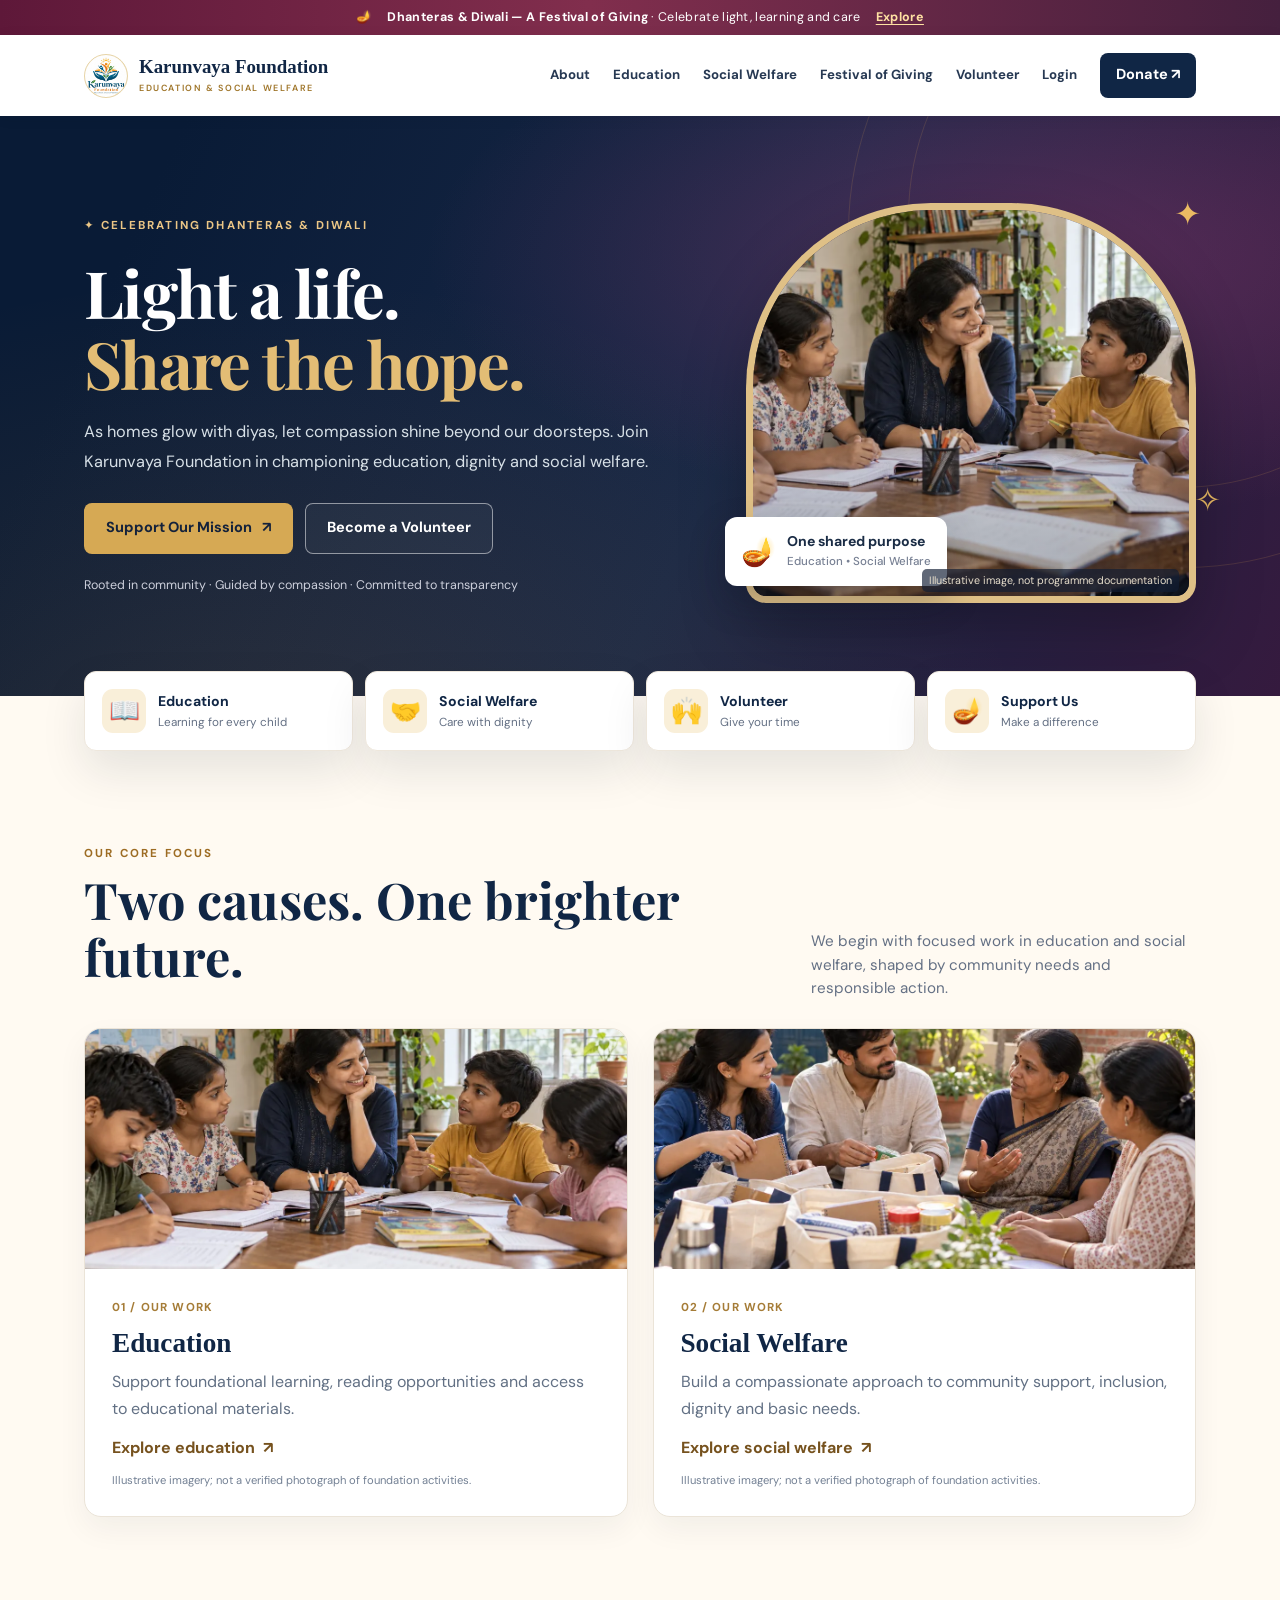
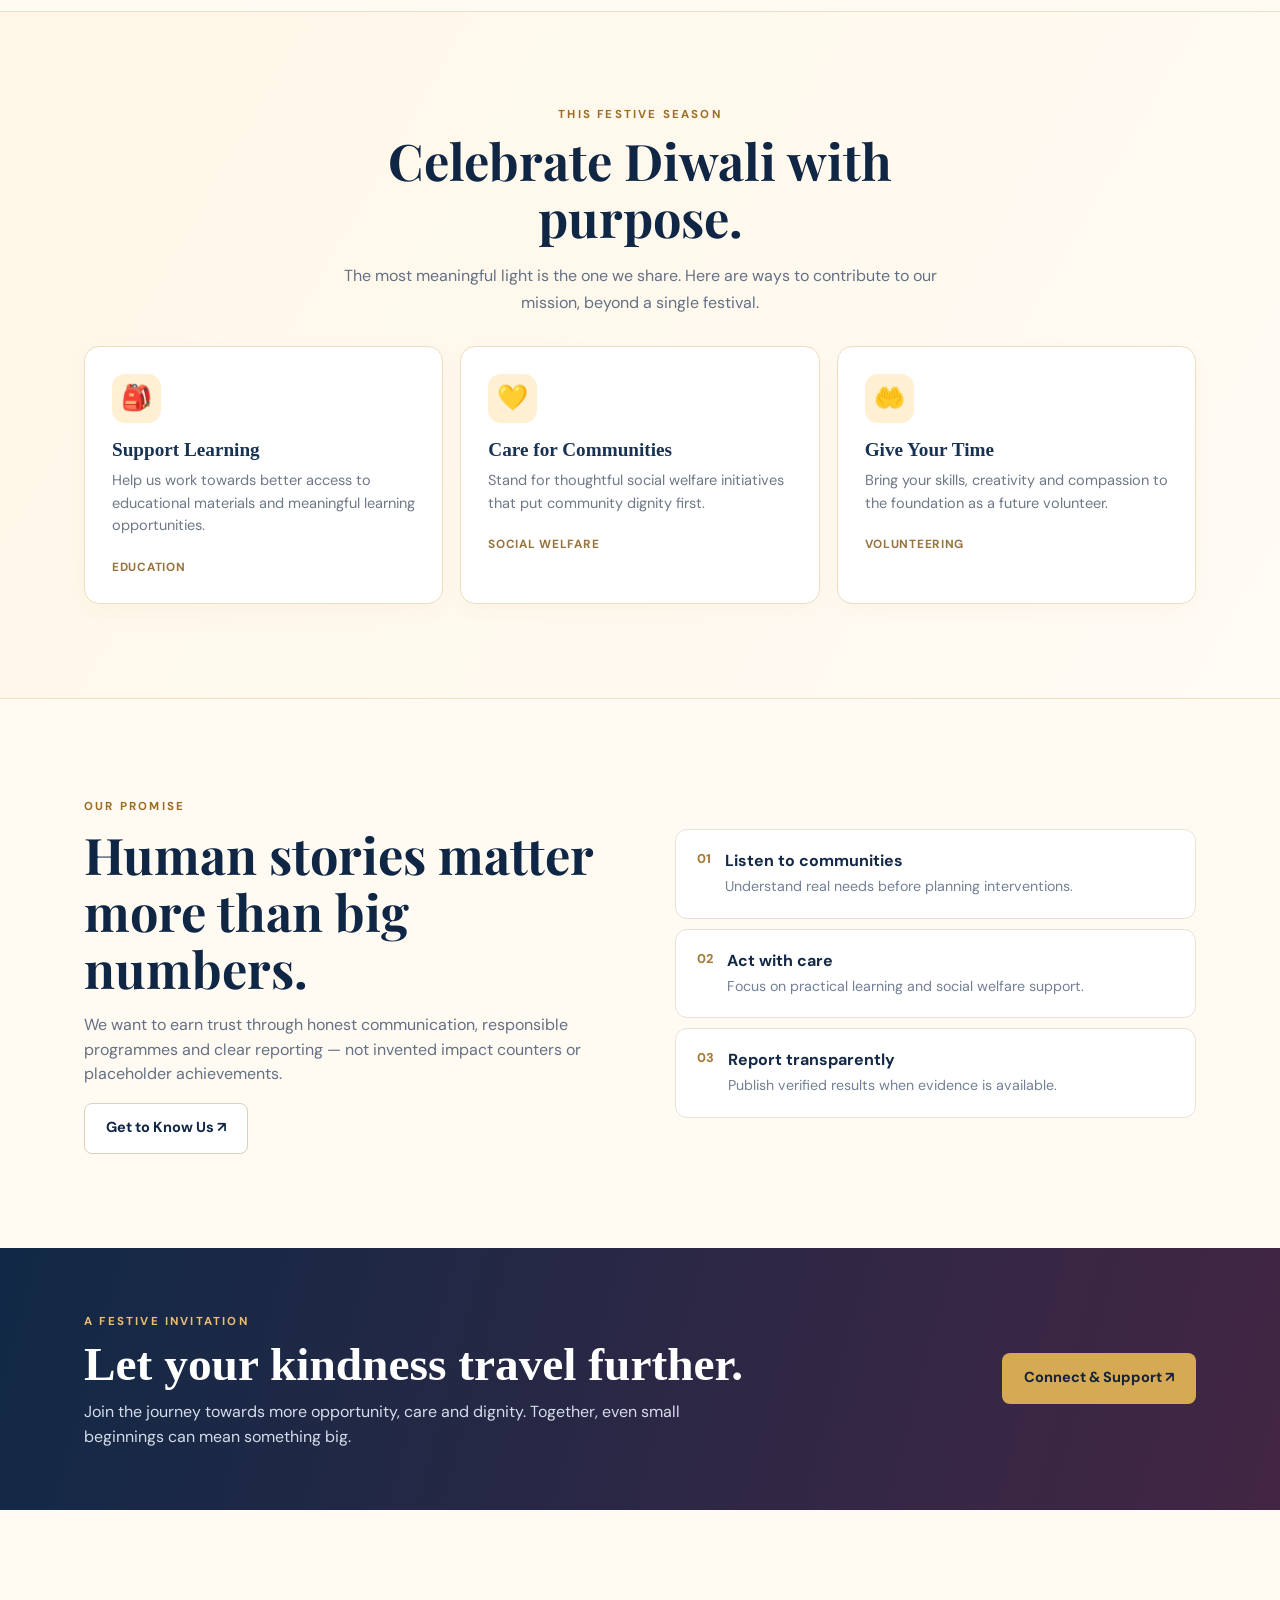
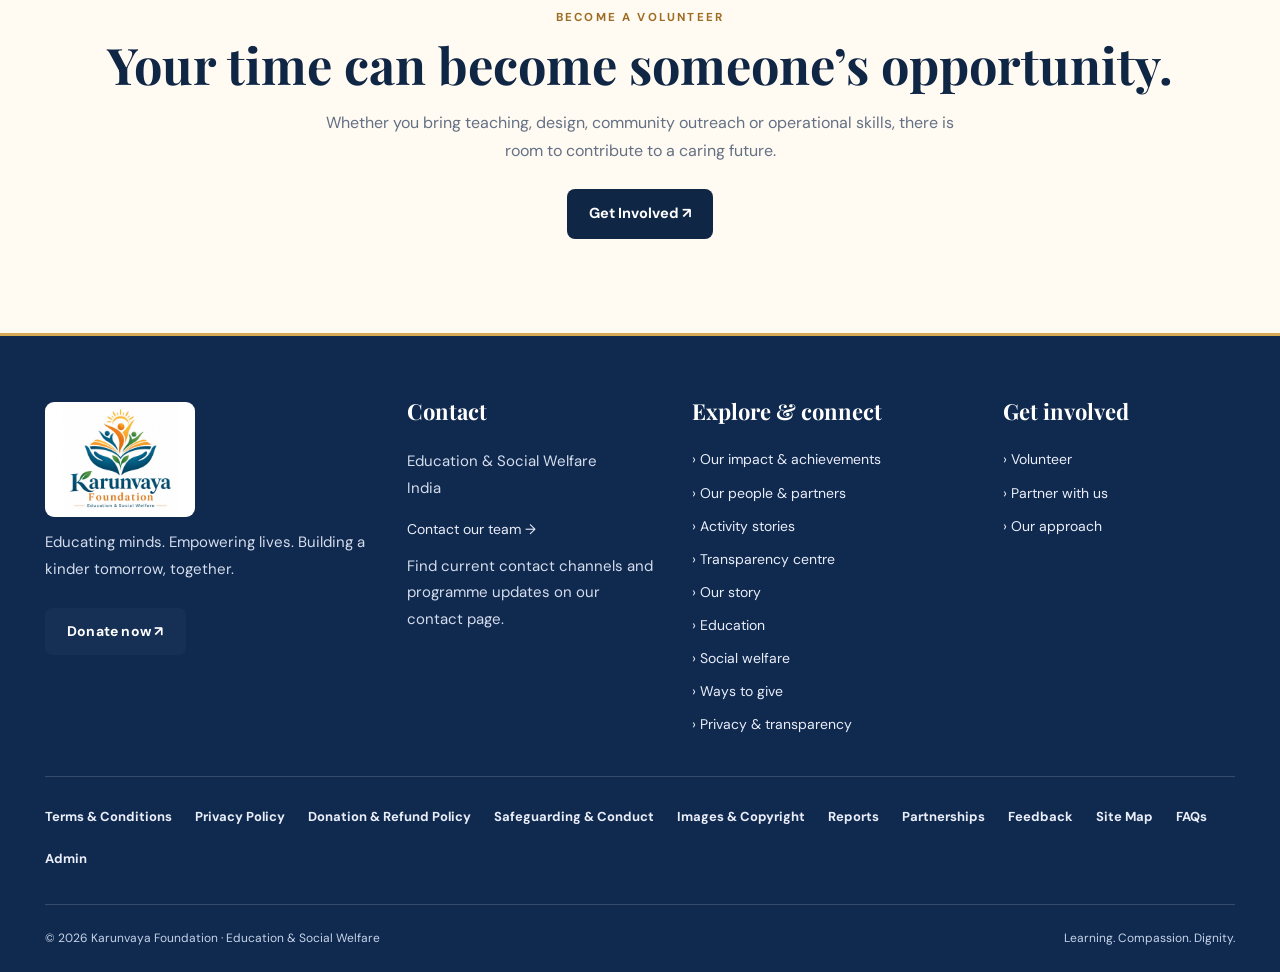
==== commit ff42c31c: "Restore complete Karunvaya footer, community links and policies in festive homepage" ====
--- a/index.html
+++ b/index.html
@@ -23,6 +23,25 @@
 @media(max-width:760px){.container{padding-inline:18px}.announcement .container{font-size:.69rem;gap:7px}.header-inner{min-height:69px}.menu{display:block}.nav{position:absolute;top:100%;left:0;right:0;background:#fff;display:none;flex-direction:column;align-items:stretch;padding:13px 22px 22px;gap:3px;box-shadow:0 18px 24px #0a1c3326}.nav.open{display:flex}.nav a:not(.btn){padding:10px;font-size:.96rem}.nav a.btn{display:flex}.hero-grid{grid-template-columns:1fr;min-height:auto;padding-block:55px 61px;gap:12px}.hero h1{font-size:clamp(2.5rem,9vw,3.65rem);max-width:550px}.hero p{font-size:.95rem}.visual{max-width:430px;width:100%;margin:auto}.visual-frame{height:330px}.quick{margin-top:-18px}.quick-grid{grid-template-columns:repeat(2,minmax(0,1fr))}.section{padding:65px 0}.section-head{display:block}.section-head p{max-width:640px}.programmes{grid-template-columns:1fr}.ways-grid{grid-template-columns:1fr}.approach{grid-template-columns:1fr;gap:23px}.cta-inner{display:block}.cta-inner a{margin-top:25px}.footer-grid{grid-template-columns:1fr 1fr;gap:25px}.footer-grid>div:first-child{grid-column:1/-1}.footer-bottom{flex-wrap:wrap}}
 @media(max-width:420px){.quick a{padding:12px;gap:8px}.quick-icon{height:37px;width:37px;font-size:21px}.quick b{font-size:.77rem}.quick small{font-size:.65rem}.hero-actions .btn{width:100%}.brand-name{font-size:.92rem}.visual-frame{height:300px}.visual-badge{bottom:20px}.image-credit{bottom:18px}}
 @media(prefers-reduced-motion:reduce){*,*:before,*:after{scroll-behavior:auto!important;transition:none!important}}
+
+/* Site-wide original detailed footer preserved on festive homepage */
+.kv-footer{background:#10294f;color:#fff;padding:56px 0 24px;border-top:3px solid #d6a954;font-family:"DM Sans",sans-serif}
+.kv-footer .shell{width:min(calc(100% - 64px),1190px);margin-inline:auto}
+.kv-footer .kv-footer-grid{display:grid;grid-template-columns:1.23fr .94fr 1.04fr .88fr;gap:38px;align-items:start}
+.kv-footer .kv-footer-logo{width:150px;max-width:100%;height:115px;object-fit:contain;background:white;border-radius:9px;display:block}
+.kv-footer h3{font-family:"Playfair Display",Georgia,serif;color:#fff;font-size:22px;font-weight:700;margin:2px 0 20px}
+.kv-footer p{font-size:15px;line-height:1.75;color:#d4dded;margin:12px 0 17px}
+.kv-footer a{display:block;color:#e9eef9;font-size:14px;line-height:1.65;text-decoration:none;margin:10px 0;overflow-wrap:anywhere}
+.kv-footer a:hover,.kv-footer a:focus-visible{color:#fff;text-decoration:underline;text-underline-offset:3px}
+.kv-footer .footer-donate{display:inline-flex;align-items:center;justify-content:center;background:#152f55;color:#fff;padding:12px 22px;border-radius:7px;font-weight:700;letter-spacing:.015em;margin-top:9px}
+.kv-footer .footer-donate:hover{background:#d6a954;color:#102645;text-decoration:none}
+.kv-footer nav.policy-links{display:flex!important;position:static!important;flex-direction:row!important;flex-wrap:wrap!important;align-items:center;gap:10px 23px;width:100%;padding:24px 0 0!important;margin:30px 0 0!important;border:0;border-top:1px solid rgba(255,255,255,.16);background:none!important;box-shadow:none!important;max-height:none}
+.kv-footer nav.policy-links a{font-size:13px;font-weight:700;margin:0;white-space:normal;padding:5px 0;border:0}
+.kv-footer .kv-footer-bottom{border-top:1px solid rgba(255,255,255,.16);margin-top:30px;padding-top:24px;display:flex;align-items:center;justify-content:space-between;gap:20px;color:#c6d4e9;font-size:12px;line-height:1.6}
+@media(max-width:920px){.kv-footer .kv-footer-grid{grid-template-columns:1fr 1fr;gap:38px 30px}}
+@media(max-width:600px){.kv-footer{padding:48px 0 18px}.kv-footer .shell{width:calc(100% - 36px)}.kv-footer .kv-footer-grid{grid-template-columns:minmax(0,1fr) minmax(0,1fr);gap:32px 20px}.kv-footer .kv-footer-logo{width:108px;height:88px}.kv-footer h3{font-size:18px;margin:0 0 16px}.kv-footer p{font-size:13px;line-height:1.7;margin:10px 0 14px}.kv-footer a{font-size:13px;line-height:1.65;margin:9px 0}.kv-footer .footer-donate{padding:10px 13px;font-size:12px}.kv-footer nav.policy-links{gap:9px 17px;margin-top:28px!important;padding-top:20px!important}.kv-footer nav.policy-links a{font-size:11px;padding:2px 0}.kv-footer .kv-footer-bottom{display:flex;flex-wrap:wrap;gap:8px;font-size:10px}}
+@media(max-width:350px){.kv-footer .kv-footer-grid{gap:24px 12px}.kv-footer h3{font-size:16px}.kv-footer a{font-size:12px}}
+
 </style>
 <meta property="og:title" content="Karunvaya Foundation | Festival of Giving"><meta property="og:description" content="Support education and social welfare this festive season."></head>
 <body>
@@ -37,7 +56,7 @@
 <section class="cta-band" id="support"><div class="container cta-inner"><div><span class="eyebrow" style="color:#edbd70">A festive invitation</span><h2>Let your kindness travel further.</h2><p>Join the journey towards more opportunity, care and dignity. Together, even small beginnings can mean something big.</p></div><a class="btn btn-gold" href="/contact.html">Connect & Support ↗</a></div></section>
 <section class="section" id="volunteer"><div class="container" style="text-align:center"><span class="eyebrow gold">Become a Volunteer</span><h2 class="section-title">Your time can become someone’s opportunity.</h2><p class="section-intro">Whether you bring teaching, design, community outreach or operational skills, there is room to contribute to a caring future.</p><p style="margin:25px 0 0"><a class="btn btn-navy" href="/contact.html">Get Involved ↗</a></p></div></section>
 </main>
-<footer class="footer" id="contact"><div class="container"><div class="footer-grid"><div><h3>Karunvaya Foundation</h3><p>Working towards a future where education and social welfare open doors to greater dignity and opportunity.</p><p class="tiny-diya">🪔 Wishing you a warm and compassionate Diwali.</p></div><div><h4>Explore</h4><a href="/about.html">About Us</a><a href="/education.html">Education & Social Welfare</a><a href="/volunteer.html">Become a Volunteer</a></div><div><h4>Get Involved</h4><a href="/donate.html">Support Our Mission</a><a href="https://wa.me/918127908375" target="_blank" rel="noopener noreferrer">WhatsApp Contact ↗</a><a href="/">Back to Top ↑</a></div></div><div class="footer-bottom"><span>© 2026 Karunvaya Foundation</span><span><a style="display:inline;color:inherit" href="/terms.html">Terms</a> · <a style="display:inline;color:inherit" href="/privacy.html">Privacy</a> · <a style="display:inline;color:inherit" href="/admin.html">Admin</a></span></div></div></footer>
+<footer class="kv-footer"><div class="shell"><div class="kv-footer-grid"><div><a href="/" aria-label="Karunvaya Foundation home"><img class="kv-footer-logo" src="/assets/karunvaya-foundation-logo.jpg" width="150" height="115" alt="Karunvaya Foundation"></a><p>Educating minds. Empowering lives. Building a kinder tomorrow, together.</p><a class="footer-donate" href="/donate.html">Donate now ↗</a></div><div><h3>Contact</h3><p>Education & Social Welfare<br>India</p><a href="/contact.html">Contact our team →</a><p>Find current contact channels and programme updates on our contact page.</p></div><div><h3>Explore & connect</h3><a href="/impact.html">› Our impact & achievements</a><a href="/community.html">› Our people & partners</a><a href="/activities.html">› Activity stories</a><a href="/transparency.html">› Transparency centre</a><a href="/about.html">› Our story</a><a href="/education.html">› Education</a><a href="/social-welfare.html">› Social welfare</a><a href="/donate.html">› Ways to give</a><a href="/privacy.html">› Privacy & transparency</a></div><div><h3>Get involved</h3><a href="/volunteer.html">› Volunteer</a><a href="/contact.html">› Partner with us</a><a href="/#about">› Our approach</a></div></div><nav class="policy-links" aria-label="Policies and information"><a href="/terms.html">Terms & Conditions</a><a href="/privacy.html">Privacy Policy</a><a href="/refunds.html">Donation & Refund Policy</a><a href="/safeguarding.html">Safeguarding & Conduct</a><a href="/content-policy.html">Images & Copyright</a><a href="/transparency.html">Reports</a><a href="/contact.html">Partnerships</a><a href="/contact.html">Feedback</a><a href="/sitemap.html">Site Map</a><a href="/faq.html">FAQs</a><a href="/admin.html">Admin</a></nav><div class="kv-footer-bottom"><span>© <span id="year">2026</span> Karunvaya Foundation · Education & Social Welfare</span><span>Learning. Compassion. Dignity.</span></div></div></footer>
 <script>
 const menu=document.querySelector('#menu');const nav=document.querySelector('#main-nav');menu.addEventListener('click',()=>{const open=nav.classList.toggle('open');menu.setAttribute('aria-expanded',String(open));menu.textContent=open?'✕':'☰'});nav.querySelectorAll('a').forEach(link=>link.addEventListener('click',()=>{nav.classList.remove('open');menu.setAttribute('aria-expanded','false');menu.textContent='☰'}));
 </script>
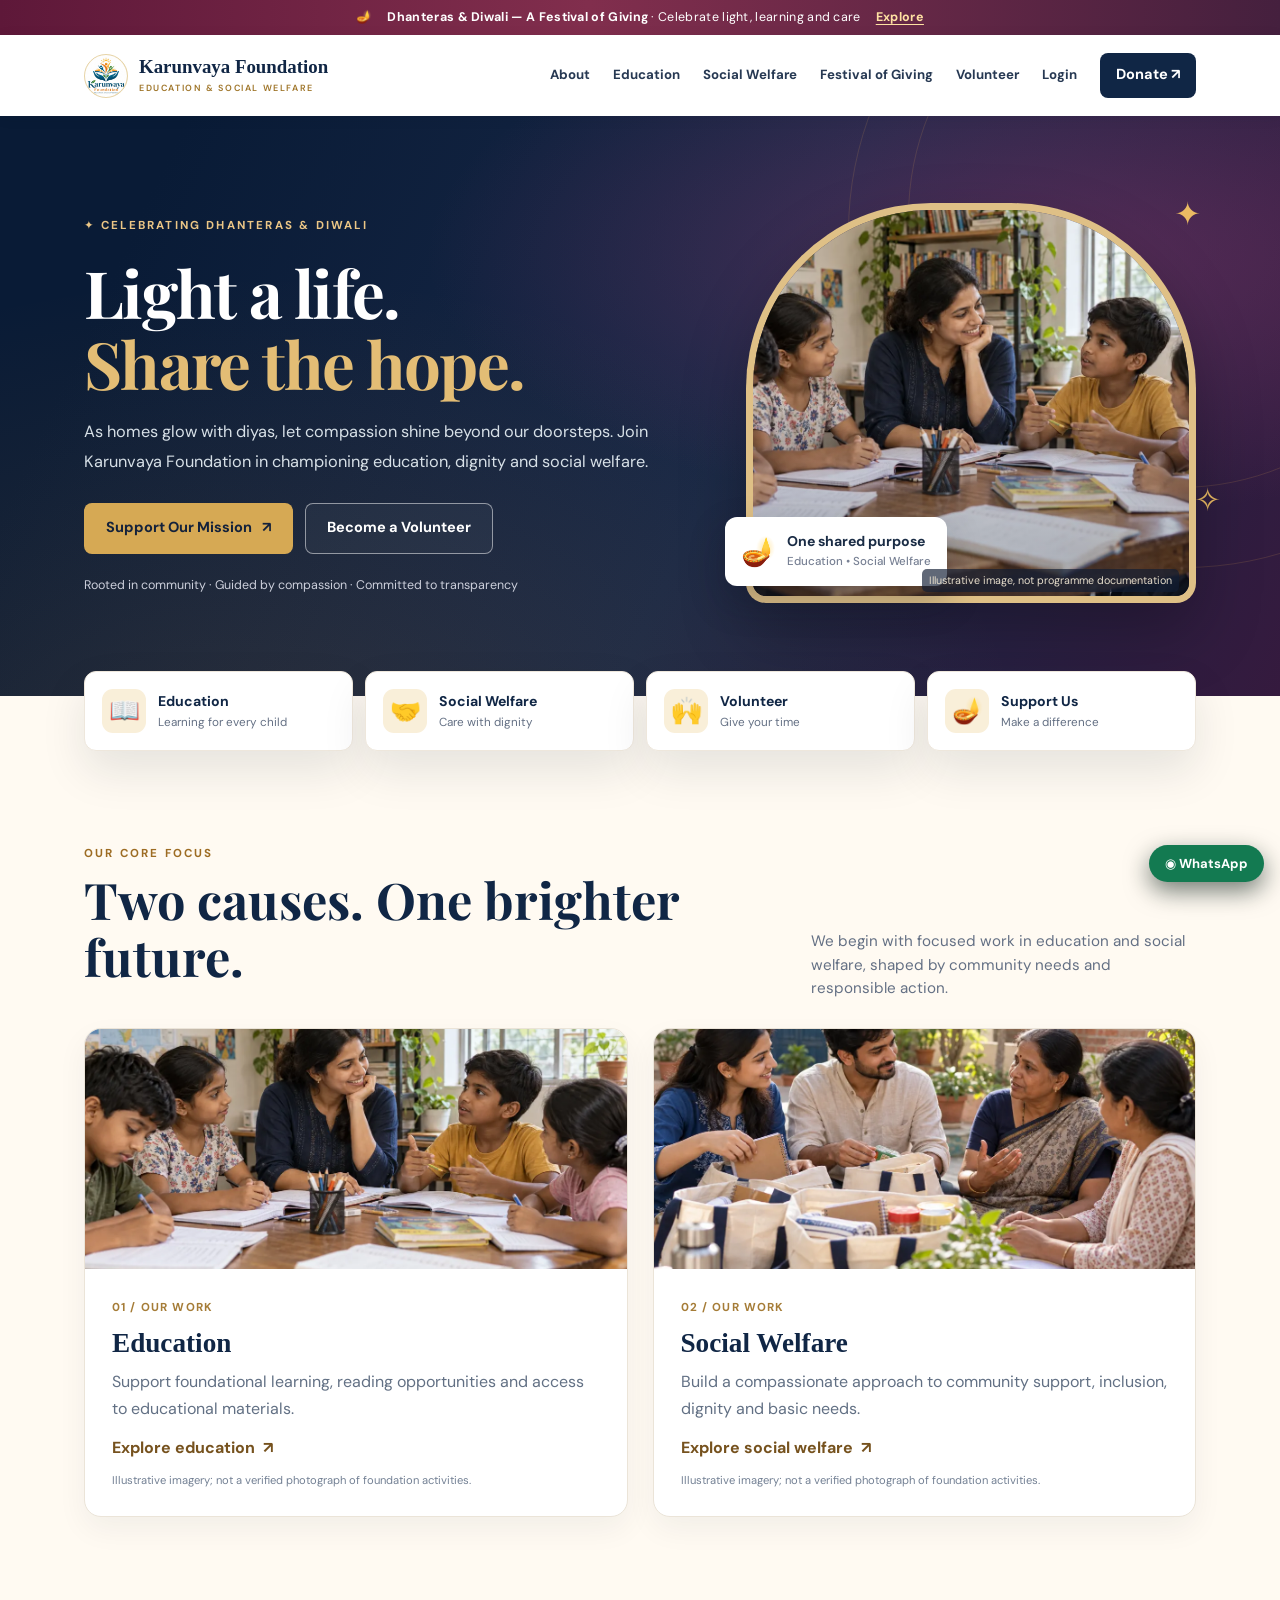
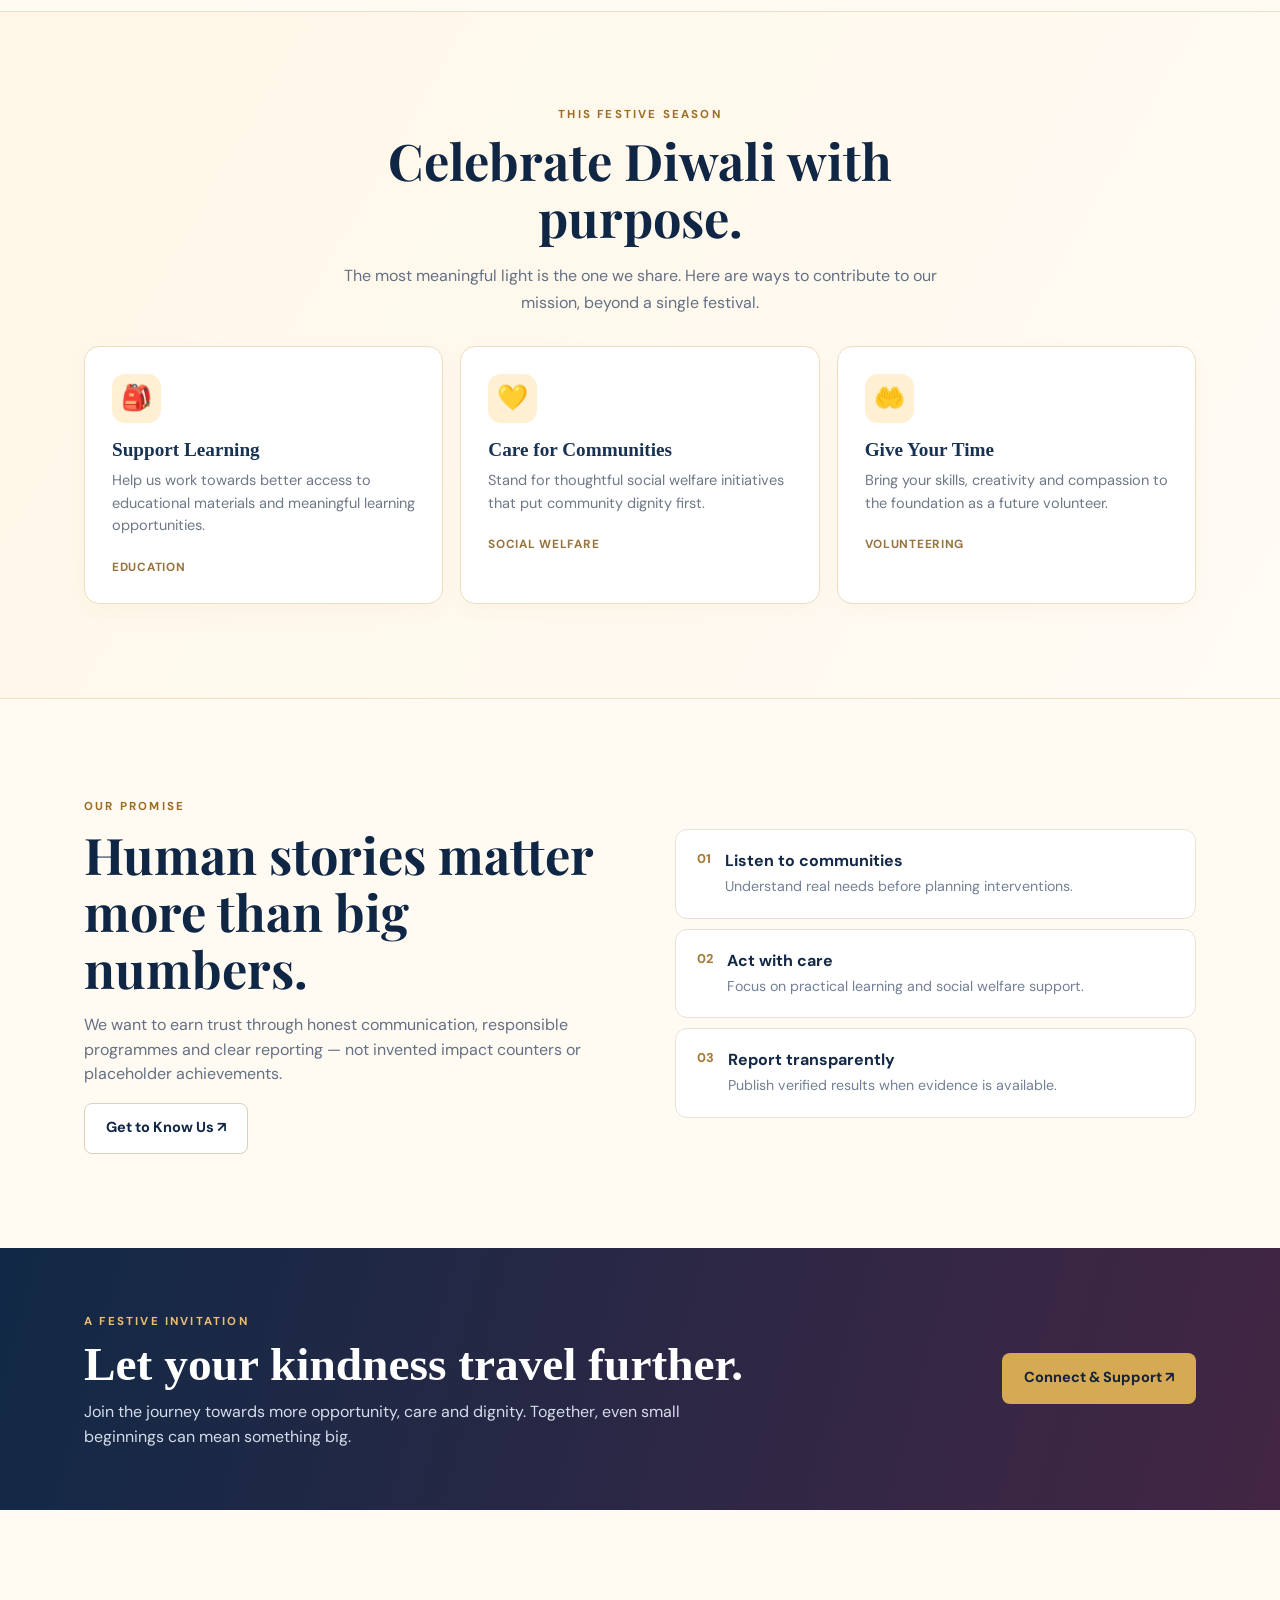
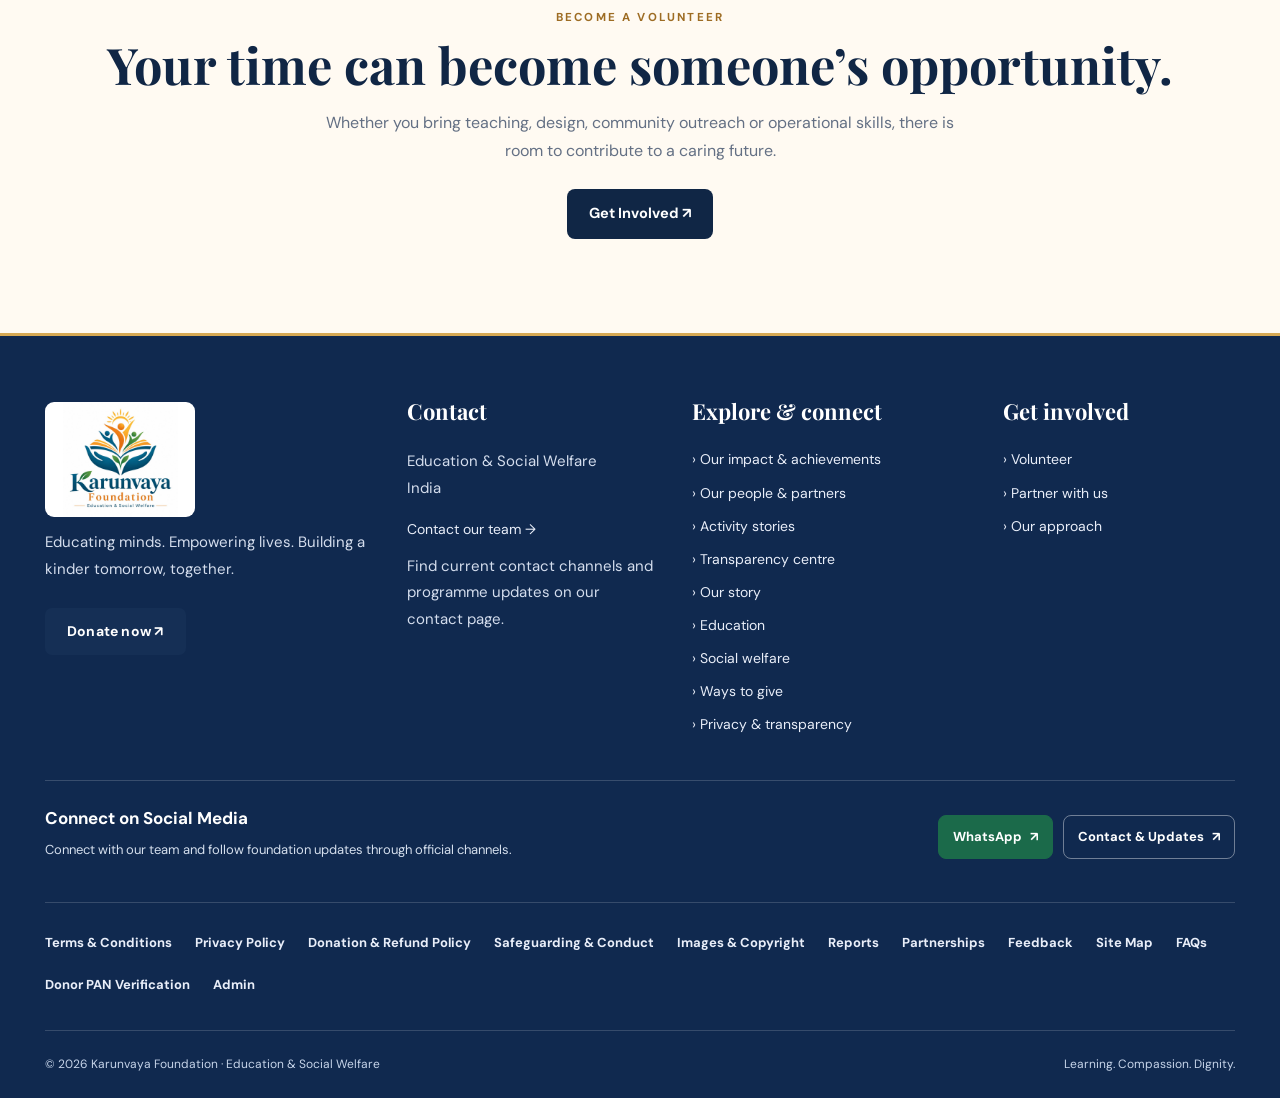
==== commit 9175b7bf: "Restore visible foundation social contact and donor PAN verification navigation" ====
--- a/index.html
+++ b/index.html
@@ -42,6 +42,17 @@
 @media(max-width:600px){.kv-footer{padding:48px 0 18px}.kv-footer .shell{width:calc(100% - 36px)}.kv-footer .kv-footer-grid{grid-template-columns:minmax(0,1fr) minmax(0,1fr);gap:32px 20px}.kv-footer .kv-footer-logo{width:108px;height:88px}.kv-footer h3{font-size:18px;margin:0 0 16px}.kv-footer p{font-size:13px;line-height:1.7;margin:10px 0 14px}.kv-footer a{font-size:13px;line-height:1.65;margin:9px 0}.kv-footer .footer-donate{padding:10px 13px;font-size:12px}.kv-footer nav.policy-links{gap:9px 17px;margin-top:28px!important;padding-top:20px!important}.kv-footer nav.policy-links a{font-size:11px;padding:2px 0}.kv-footer .kv-footer-bottom{display:flex;flex-wrap:wrap;gap:8px;font-size:10px}}
 @media(max-width:350px){.kv-footer .kv-footer-grid{gap:24px 12px}.kv-footer h3{font-size:16px}.kv-footer a{font-size:12px}}
 
+
+.kf-social{display:flex;align-items:center;justify-content:space-between;gap:20px;flex-wrap:wrap;border-top:1px solid rgba(255,255,255,.17);margin-top:34px;padding:24px 0 4px}
+.kf-social strong{display:block;font-weight:700;font-size:17px;color:#fff}
+.kf-social p{font-size:13px;line-height:1.6;color:#d5dfed;margin:8px 0}
+.kf-social .kf-social-actions{display:flex;gap:10px;flex-wrap:wrap}
+.kf-social .kf-social-actions a{display:inline-flex;gap:8px;border:1px solid rgba(255,255,255,.4);color:#fff;border-radius:8px;font-weight:700;font-size:13px;margin:0;padding:10px 14px}
+.kf-social .kf-social-actions a:first-child{background:#1b6a4a;border-color:#1b6a4a}
+.kf-social .kf-social-actions a:hover{text-decoration:none;filter:brightness(1.14)}
+.kf-float-wa{position:fixed;right:16px;bottom:18px;z-index:1000;display:flex;align-items:center;gap:7px;background:#137a51;color:white!important;border-radius:999px;padding:12px 16px;box-shadow:0 9px 25px #071b1390;font-weight:700;font-size:13px;text-decoration:none;line-height:1}
+.kf-float-wa:focus-visible{outline:3px solid #fff;outline-offset:3px}
+@media(max-width:600px){.kf-social{align-items:flex-start;gap:15px}.kf-social .kf-social-actions{width:100%}.kf-float-wa{bottom:15px;right:12px;padding:10px 13px;font-size:12px}}
 </style>
 <meta property="og:title" content="Karunvaya Foundation | Festival of Giving"><meta property="og:description" content="Support education and social welfare this festive season."></head>
 <body>
@@ -56,8 +67,8 @@
 <section class="cta-band" id="support"><div class="container cta-inner"><div><span class="eyebrow" style="color:#edbd70">A festive invitation</span><h2>Let your kindness travel further.</h2><p>Join the journey towards more opportunity, care and dignity. Together, even small beginnings can mean something big.</p></div><a class="btn btn-gold" href="/contact.html">Connect & Support ↗</a></div></section>
 <section class="section" id="volunteer"><div class="container" style="text-align:center"><span class="eyebrow gold">Become a Volunteer</span><h2 class="section-title">Your time can become someone’s opportunity.</h2><p class="section-intro">Whether you bring teaching, design, community outreach or operational skills, there is room to contribute to a caring future.</p><p style="margin:25px 0 0"><a class="btn btn-navy" href="/contact.html">Get Involved ↗</a></p></div></section>
 </main>
-<footer class="kv-footer"><div class="shell"><div class="kv-footer-grid"><div><a href="/" aria-label="Karunvaya Foundation home"><img class="kv-footer-logo" src="/assets/karunvaya-foundation-logo.jpg" width="150" height="115" alt="Karunvaya Foundation"></a><p>Educating minds. Empowering lives. Building a kinder tomorrow, together.</p><a class="footer-donate" href="/donate.html">Donate now ↗</a></div><div><h3>Contact</h3><p>Education & Social Welfare<br>India</p><a href="/contact.html">Contact our team →</a><p>Find current contact channels and programme updates on our contact page.</p></div><div><h3>Explore & connect</h3><a href="/impact.html">› Our impact & achievements</a><a href="/community.html">› Our people & partners</a><a href="/activities.html">› Activity stories</a><a href="/transparency.html">› Transparency centre</a><a href="/about.html">› Our story</a><a href="/education.html">› Education</a><a href="/social-welfare.html">› Social welfare</a><a href="/donate.html">› Ways to give</a><a href="/privacy.html">› Privacy & transparency</a></div><div><h3>Get involved</h3><a href="/volunteer.html">› Volunteer</a><a href="/contact.html">› Partner with us</a><a href="/#about">› Our approach</a></div></div><nav class="policy-links" aria-label="Policies and information"><a href="/terms.html">Terms & Conditions</a><a href="/privacy.html">Privacy Policy</a><a href="/refunds.html">Donation & Refund Policy</a><a href="/safeguarding.html">Safeguarding & Conduct</a><a href="/content-policy.html">Images & Copyright</a><a href="/transparency.html">Reports</a><a href="/contact.html">Partnerships</a><a href="/contact.html">Feedback</a><a href="/sitemap.html">Site Map</a><a href="/faq.html">FAQs</a><a href="/admin.html">Admin</a></nav><div class="kv-footer-bottom"><span>© <span id="year">2026</span> Karunvaya Foundation · Education & Social Welfare</span><span>Learning. Compassion. Dignity.</span></div></div></footer>
+<footer class="kv-footer"><div class="shell"><div class="kv-footer-grid"><div><a href="/" aria-label="Karunvaya Foundation home"><img class="kv-footer-logo" src="/assets/karunvaya-foundation-logo.jpg" width="150" height="115" alt="Karunvaya Foundation"></a><p>Educating minds. Empowering lives. Building a kinder tomorrow, together.</p><a class="footer-donate" href="/donate.html">Donate now ↗</a></div><div><h3>Contact</h3><p>Education & Social Welfare<br>India</p><a href="/contact.html">Contact our team →</a><p>Find current contact channels and programme updates on our contact page.</p></div><div><h3>Explore & connect</h3><a href="/impact.html">› Our impact & achievements</a><a href="/community.html">› Our people & partners</a><a href="/activities.html">› Activity stories</a><a href="/transparency.html">› Transparency centre</a><a href="/about.html">› Our story</a><a href="/education.html">› Education</a><a href="/social-welfare.html">› Social welfare</a><a href="/donate.html">› Ways to give</a><a href="/privacy.html">› Privacy & transparency</a></div><div><h3>Get involved</h3><a href="/volunteer.html">› Volunteer</a><a href="/contact.html">› Partner with us</a><a href="/#about">› Our approach</a></div></div><section class="kf-social" id="kf-social" aria-label="Karunvaya Foundation social media"><div><strong>Connect on Social Media</strong><p>Connect with our team and follow foundation updates through official channels.</p></div><div class="kf-social-actions"><a href="https://wa.me/918127908375" target="_blank" rel="noopener noreferrer" aria-label="Contact Karunvaya Foundation on WhatsApp">WhatsApp <span aria-hidden="true">↗</span></a><a href="/contact.html">Contact & Updates <span aria-hidden="true">↗</span></a></div></section><nav class="policy-links" aria-label="Policies and information"><a href="/terms.html">Terms & Conditions</a><a href="/privacy.html">Privacy Policy</a><a href="/refunds.html">Donation & Refund Policy</a><a href="/safeguarding.html">Safeguarding & Conduct</a><a href="/content-policy.html">Images & Copyright</a><a href="/transparency.html">Reports</a><a href="/contact.html">Partnerships</a><a href="/contact.html">Feedback</a><a href="/sitemap.html">Site Map</a><a href="/faq.html">FAQs</a><a href="/donate.html#pan-verification">Donor PAN Verification</a><a href="/admin.html">Admin</a></nav><div class="kv-footer-bottom"><span>© <span id="year">2026</span> Karunvaya Foundation · Education & Social Welfare</span><span>Learning. Compassion. Dignity.</span></div></div></footer>
 <script>
 const menu=document.querySelector('#menu');const nav=document.querySelector('#main-nav');menu.addEventListener('click',()=>{const open=nav.classList.toggle('open');menu.setAttribute('aria-expanded',String(open));menu.textContent=open?'✕':'☰'});nav.querySelectorAll('a').forEach(link=>link.addEventListener('click',()=>{nav.classList.remove('open');menu.setAttribute('aria-expanded','false');menu.textContent='☰'}));
 </script>
-</body></html>+<a class="kf-float-wa" href="https://wa.me/918127908375" target="_blank" rel="noopener noreferrer" aria-label="Chat with Karunvaya Foundation on WhatsApp">◉ WhatsApp</a></body></html>
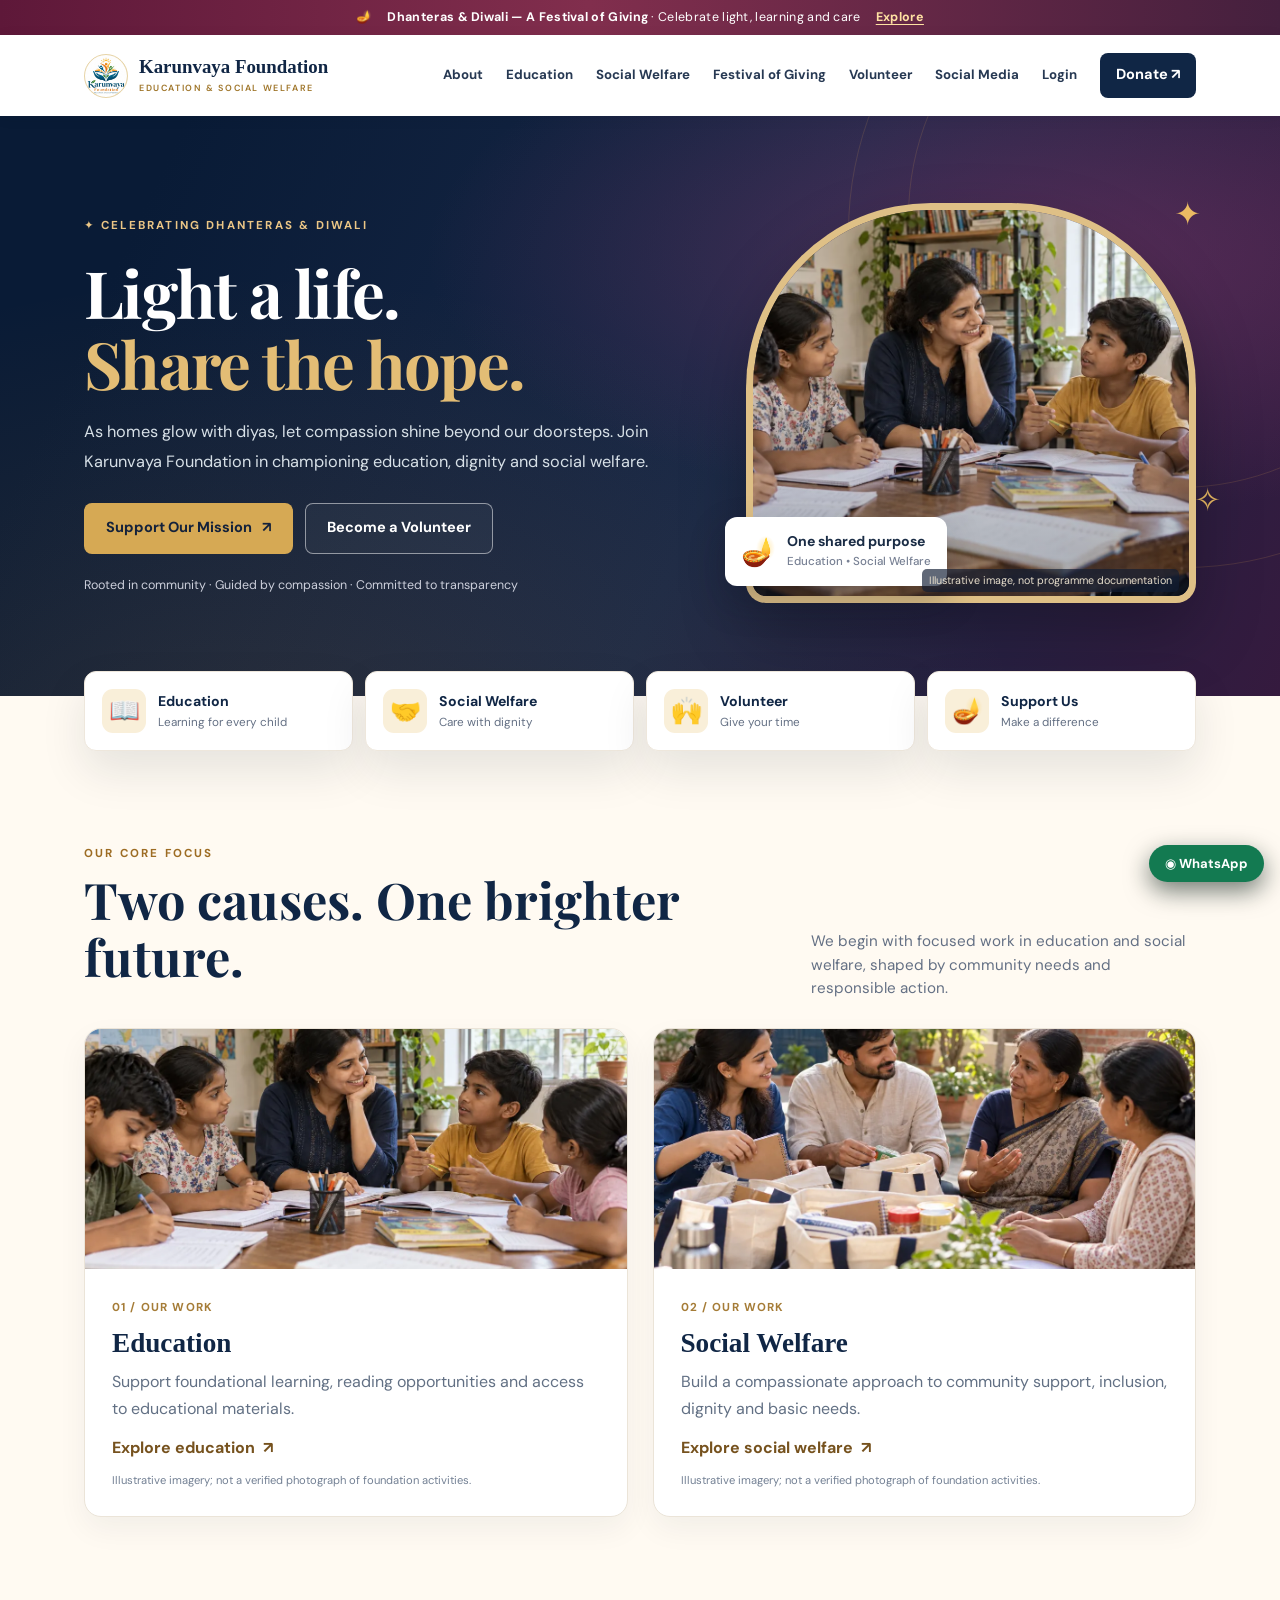
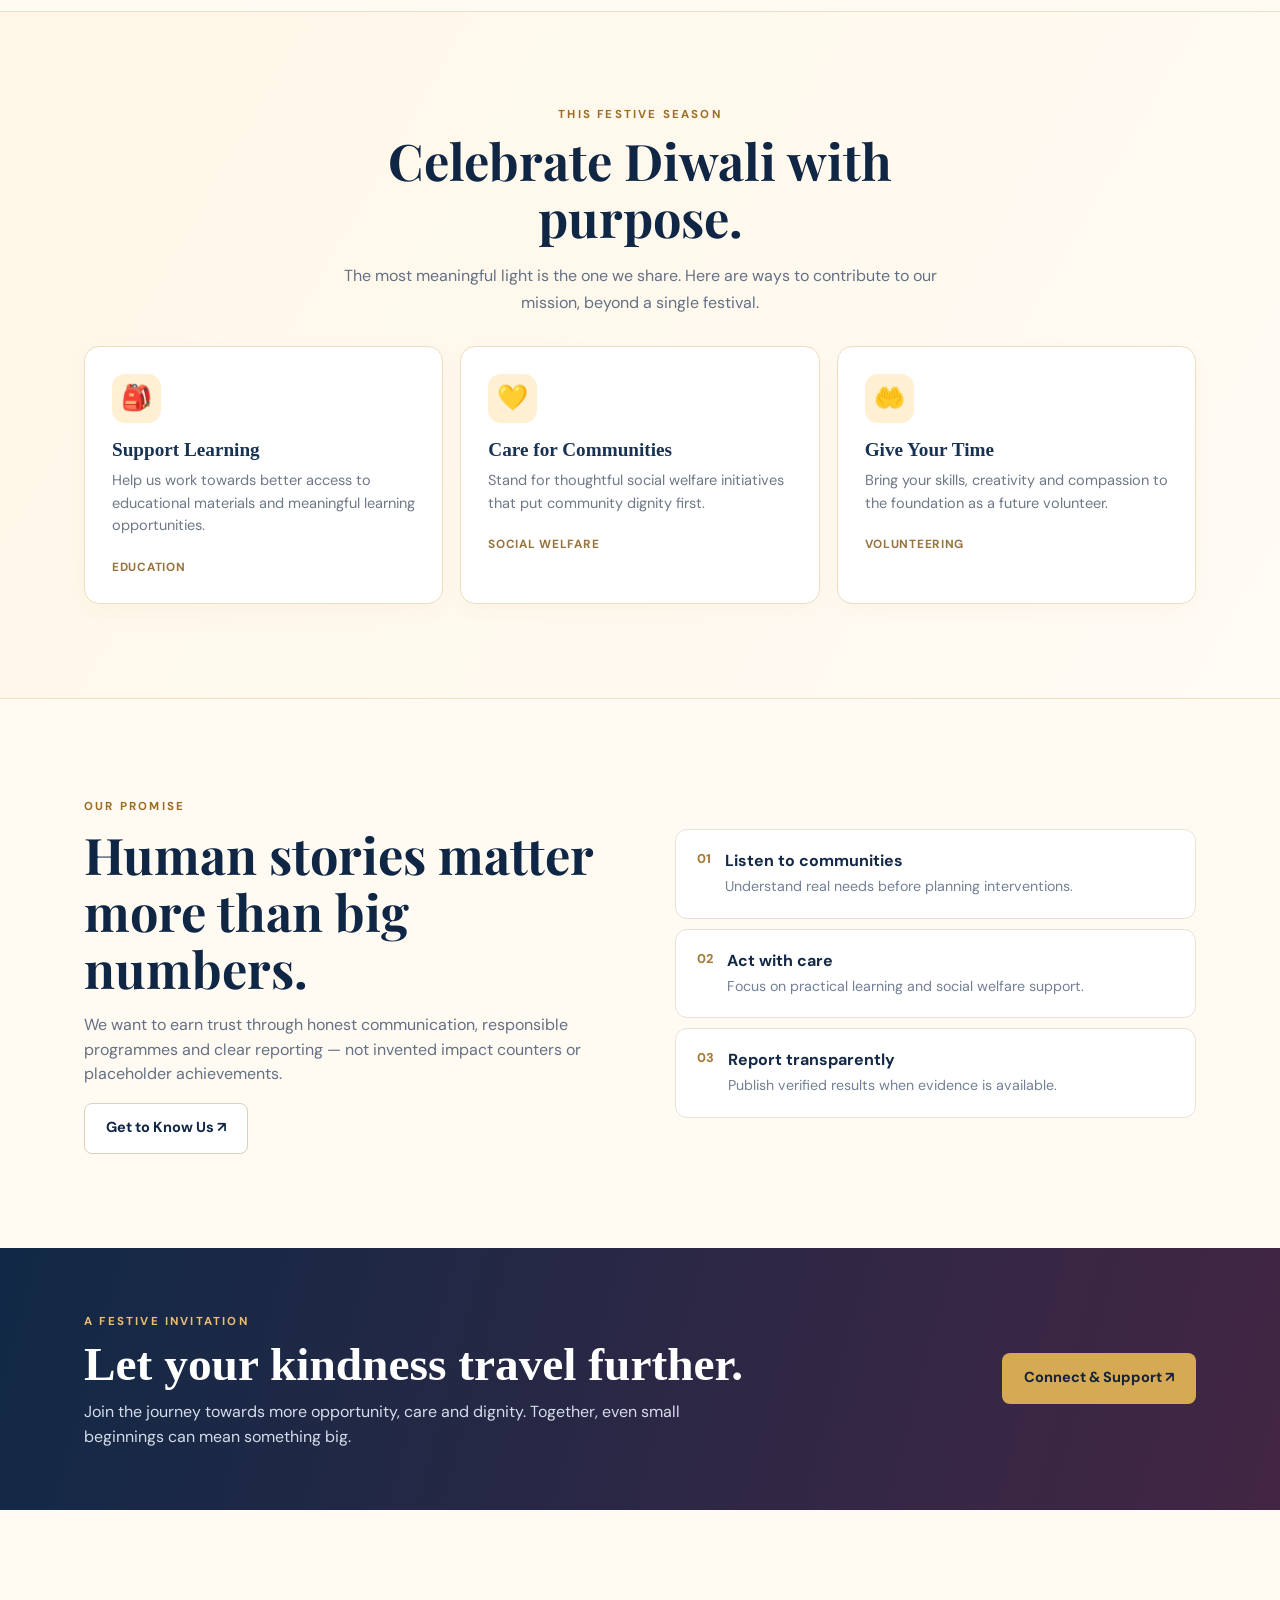
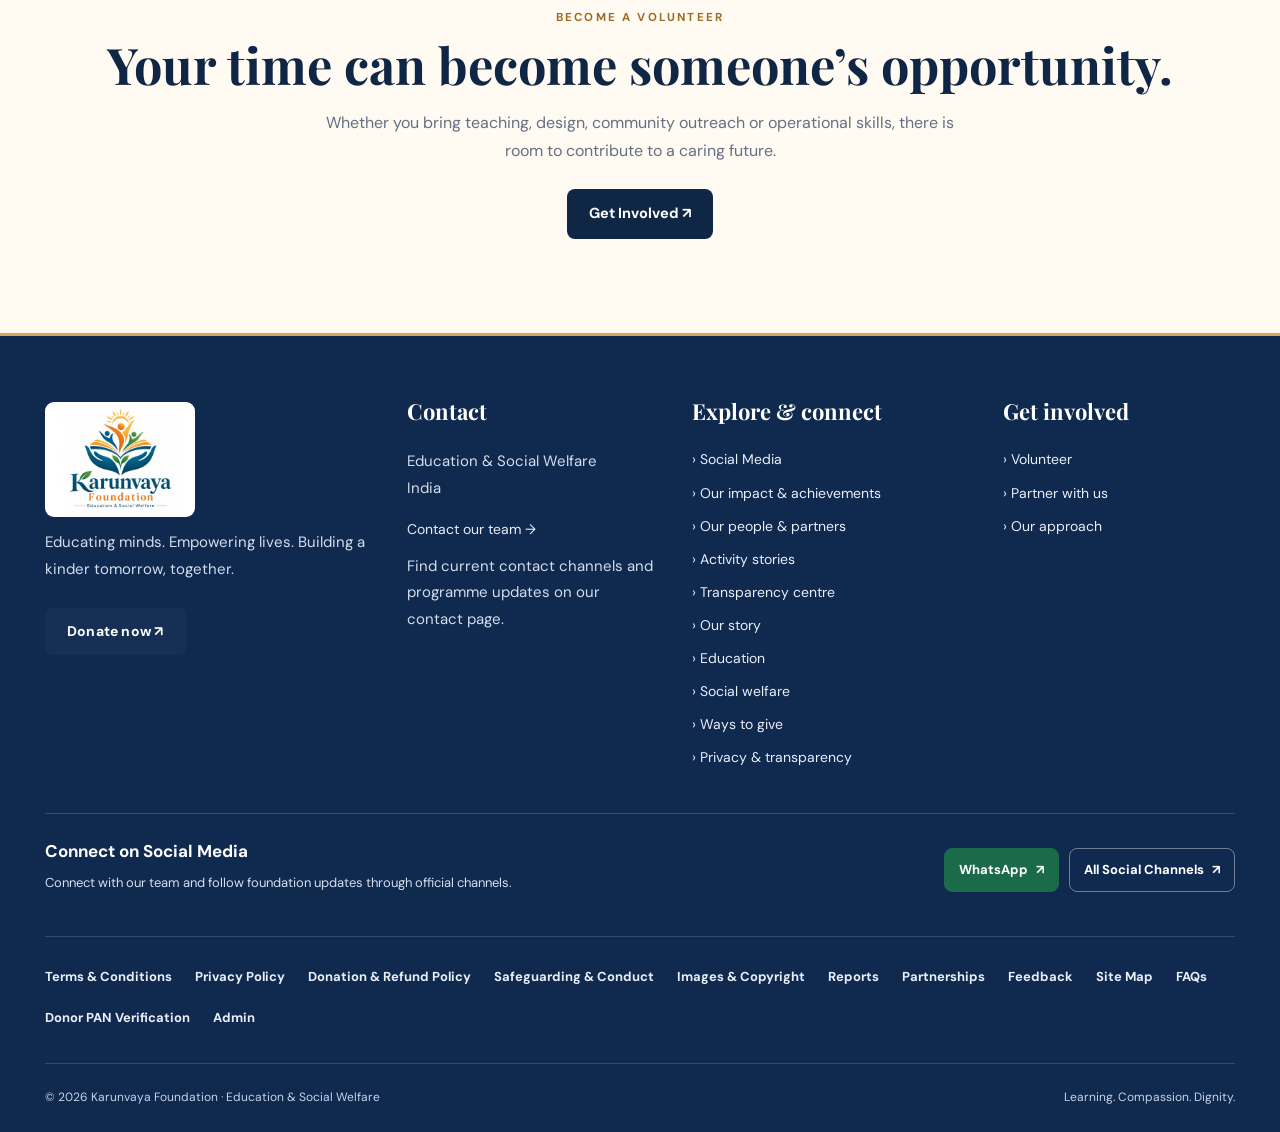
==== commit a1159ba6: "Link new Social Media page in homepage navigation and detailed footer" ====
--- a/index.html
+++ b/index.html
@@ -57,7 +57,7 @@
 <meta property="og:title" content="Karunvaya Foundation | Festival of Giving"><meta property="og:description" content="Support education and social welfare this festive season."></head>
 <body>
 <div class="announcement"><div class="container"><span aria-hidden="true">🪔</span><span><b>Dhanteras & Diwali — A Festival of Giving</b> · Celebrate light, learning and care</span><a href="#festival">Explore</a></div></div>
-<header class="site-header"><div class="container header-inner"><a class="brand" href="/" aria-label="Karunvaya Foundation home"><span class="brand-badge" aria-hidden="true"><img src="/assets/karunvaya-foundation-logo.jpg" alt=""></span><span class="brand-name">Karunvaya Foundation<small>EDUCATION & SOCIAL WELFARE</small></span></a><button class="menu" id="menu" aria-label="Toggle navigation" aria-controls="main-nav" aria-expanded="false">☰</button><nav class="nav" id="main-nav" aria-label="Main navigation"><a href="/about.html">About</a><a href="/education.html">Education</a><a href="/social-welfare.html">Social Welfare</a><a href="#festival">Festival of Giving</a><a href="/volunteer.html">Volunteer</a><a href="/login.html">Login</a><a class="btn btn-navy header-cta" href="/donate.html">Donate ↗</a></nav></div></header>
+<header class="site-header"><div class="container header-inner"><a class="brand" href="/" aria-label="Karunvaya Foundation home"><span class="brand-badge" aria-hidden="true"><img src="/assets/karunvaya-foundation-logo.jpg" alt=""></span><span class="brand-name">Karunvaya Foundation<small>EDUCATION & SOCIAL WELFARE</small></span></a><button class="menu" id="menu" aria-label="Toggle navigation" aria-controls="main-nav" aria-expanded="false">☰</button><nav class="nav" id="main-nav" aria-label="Main navigation"><a href="/about.html">About</a><a href="/education.html">Education</a><a href="/social-welfare.html">Social Welfare</a><a href="#festival">Festival of Giving</a><a href="/volunteer.html">Volunteer</a><a href="/social-media.html">Social Media</a><a href="/login.html">Login</a><a class="btn btn-navy header-cta" href="/donate.html">Donate ↗</a></nav></div></header>
 <main id="top">
 <section class="hero" aria-labelledby="hero-title"><div class="container hero-grid"><div><span class="eyebrow">✦ Celebrating Dhanteras & Diwali</span><h1 id="hero-title">Light a life.<br><em>Share the hope.</em></h1><p>As homes glow with diyas, let compassion shine beyond our doorsteps. Join Karunvaya Foundation in championing education, dignity and social welfare.</p><div class="hero-actions"><a class="btn btn-gold" href="/donate.html">Support Our Mission <span>↗</span></a><a class="btn btn-outline" href="/volunteer.html">Become a Volunteer</a></div><div class="hero-trust">Rooted in community · Guided by compassion · Committed to transparency</div></div><div class="visual" aria-label="Illustration of community education"><span class="spark s1">✦</span><span class="spark s2">✧</span><div class="visual-frame"><img src="/assets/indian-learning.webp" alt="Illustrative Indian education scene" loading="eager"></div><div class="visual-badge"><span>🪔</span><span>One shared purpose<small>Education • Social Welfare</small></span></div><span class="image-credit">Illustrative image, not programme documentation</span></div></div></section>
 <div class="quick"><div class="container quick-grid"><a href="/education.html"><span class="quick-icon">📖</span><span><b>Education</b><small>Learning for every child</small></span></a><a href="/social-welfare.html"><span class="quick-icon">🤝</span><span><b>Social Welfare</b><small>Care with dignity</small></span></a><a href="/volunteer.html"><span class="quick-icon">🙌</span><span><b>Volunteer</b><small>Give your time</small></span></a><a href="/donate.html"><span class="quick-icon">🪔</span><span><b>Support Us</b><small>Make a difference</small></span></a></div></div>
@@ -67,7 +67,7 @@
 <section class="cta-band" id="support"><div class="container cta-inner"><div><span class="eyebrow" style="color:#edbd70">A festive invitation</span><h2>Let your kindness travel further.</h2><p>Join the journey towards more opportunity, care and dignity. Together, even small beginnings can mean something big.</p></div><a class="btn btn-gold" href="/contact.html">Connect & Support ↗</a></div></section>
 <section class="section" id="volunteer"><div class="container" style="text-align:center"><span class="eyebrow gold">Become a Volunteer</span><h2 class="section-title">Your time can become someone’s opportunity.</h2><p class="section-intro">Whether you bring teaching, design, community outreach or operational skills, there is room to contribute to a caring future.</p><p style="margin:25px 0 0"><a class="btn btn-navy" href="/contact.html">Get Involved ↗</a></p></div></section>
 </main>
-<footer class="kv-footer"><div class="shell"><div class="kv-footer-grid"><div><a href="/" aria-label="Karunvaya Foundation home"><img class="kv-footer-logo" src="/assets/karunvaya-foundation-logo.jpg" width="150" height="115" alt="Karunvaya Foundation"></a><p>Educating minds. Empowering lives. Building a kinder tomorrow, together.</p><a class="footer-donate" href="/donate.html">Donate now ↗</a></div><div><h3>Contact</h3><p>Education & Social Welfare<br>India</p><a href="/contact.html">Contact our team →</a><p>Find current contact channels and programme updates on our contact page.</p></div><div><h3>Explore & connect</h3><a href="/impact.html">› Our impact & achievements</a><a href="/community.html">› Our people & partners</a><a href="/activities.html">› Activity stories</a><a href="/transparency.html">› Transparency centre</a><a href="/about.html">› Our story</a><a href="/education.html">› Education</a><a href="/social-welfare.html">› Social welfare</a><a href="/donate.html">› Ways to give</a><a href="/privacy.html">› Privacy & transparency</a></div><div><h3>Get involved</h3><a href="/volunteer.html">› Volunteer</a><a href="/contact.html">› Partner with us</a><a href="/#about">› Our approach</a></div></div><section class="kf-social" id="kf-social" aria-label="Karunvaya Foundation social media"><div><strong>Connect on Social Media</strong><p>Connect with our team and follow foundation updates through official channels.</p></div><div class="kf-social-actions"><a href="https://wa.me/918127908375" target="_blank" rel="noopener noreferrer" aria-label="Contact Karunvaya Foundation on WhatsApp">WhatsApp <span aria-hidden="true">↗</span></a><a href="/contact.html">Contact & Updates <span aria-hidden="true">↗</span></a></div></section><nav class="policy-links" aria-label="Policies and information"><a href="/terms.html">Terms & Conditions</a><a href="/privacy.html">Privacy Policy</a><a href="/refunds.html">Donation & Refund Policy</a><a href="/safeguarding.html">Safeguarding & Conduct</a><a href="/content-policy.html">Images & Copyright</a><a href="/transparency.html">Reports</a><a href="/contact.html">Partnerships</a><a href="/contact.html">Feedback</a><a href="/sitemap.html">Site Map</a><a href="/faq.html">FAQs</a><a href="/donate.html#pan-verification">Donor PAN Verification</a><a href="/admin.html">Admin</a></nav><div class="kv-footer-bottom"><span>© <span id="year">2026</span> Karunvaya Foundation · Education & Social Welfare</span><span>Learning. Compassion. Dignity.</span></div></div></footer>
+<footer class="kv-footer"><div class="shell"><div class="kv-footer-grid"><div><a href="/" aria-label="Karunvaya Foundation home"><img class="kv-footer-logo" src="/assets/karunvaya-foundation-logo.jpg" width="150" height="115" alt="Karunvaya Foundation"></a><p>Educating minds. Empowering lives. Building a kinder tomorrow, together.</p><a class="footer-donate" href="/donate.html">Donate now ↗</a></div><div><h3>Contact</h3><p>Education & Social Welfare<br>India</p><a href="/contact.html">Contact our team →</a><p>Find current contact channels and programme updates on our contact page.</p></div><div><h3>Explore & connect</h3><a href="/social-media.html">› Social Media</a><a href="/impact.html">› Our impact & achievements</a><a href="/community.html">› Our people & partners</a><a href="/activities.html">› Activity stories</a><a href="/transparency.html">› Transparency centre</a><a href="/about.html">› Our story</a><a href="/education.html">› Education</a><a href="/social-welfare.html">› Social welfare</a><a href="/donate.html">› Ways to give</a><a href="/privacy.html">› Privacy & transparency</a></div><div><h3>Get involved</h3><a href="/volunteer.html">› Volunteer</a><a href="/contact.html">› Partner with us</a><a href="/#about">› Our approach</a></div></div><section class="kf-social" id="kf-social" aria-label="Karunvaya Foundation social media"><div><strong>Connect on Social Media</strong><p>Connect with our team and follow foundation updates through official channels.</p></div><div class="kf-social-actions"><a href="https://wa.me/918127908375" target="_blank" rel="noopener noreferrer" aria-label="Contact Karunvaya Foundation on WhatsApp">WhatsApp <span aria-hidden="true">↗</span></a><a href="/social-media.html">All Social Channels <span aria-hidden="true">↗</span></a></div></section><nav class="policy-links" aria-label="Policies and information"><a href="/terms.html">Terms & Conditions</a><a href="/privacy.html">Privacy Policy</a><a href="/refunds.html">Donation & Refund Policy</a><a href="/safeguarding.html">Safeguarding & Conduct</a><a href="/content-policy.html">Images & Copyright</a><a href="/transparency.html">Reports</a><a href="/contact.html">Partnerships</a><a href="/contact.html">Feedback</a><a href="/sitemap.html">Site Map</a><a href="/faq.html">FAQs</a><a href="/donate.html#pan-verification">Donor PAN Verification</a><a href="/admin.html">Admin</a></nav><div class="kv-footer-bottom"><span>© <span id="year">2026</span> Karunvaya Foundation · Education & Social Welfare</span><span>Learning. Compassion. Dignity.</span></div></div></footer>
 <script>
 const menu=document.querySelector('#menu');const nav=document.querySelector('#main-nav');menu.addEventListener('click',()=>{const open=nav.classList.toggle('open');menu.setAttribute('aria-expanded',String(open));menu.textContent=open?'✕':'☰'});nav.querySelectorAll('a').forEach(link=>link.addEventListener('click',()=>{nav.classList.remove('open');menu.setAttribute('aria-expanded','false');menu.textContent='☰'}));
 </script>
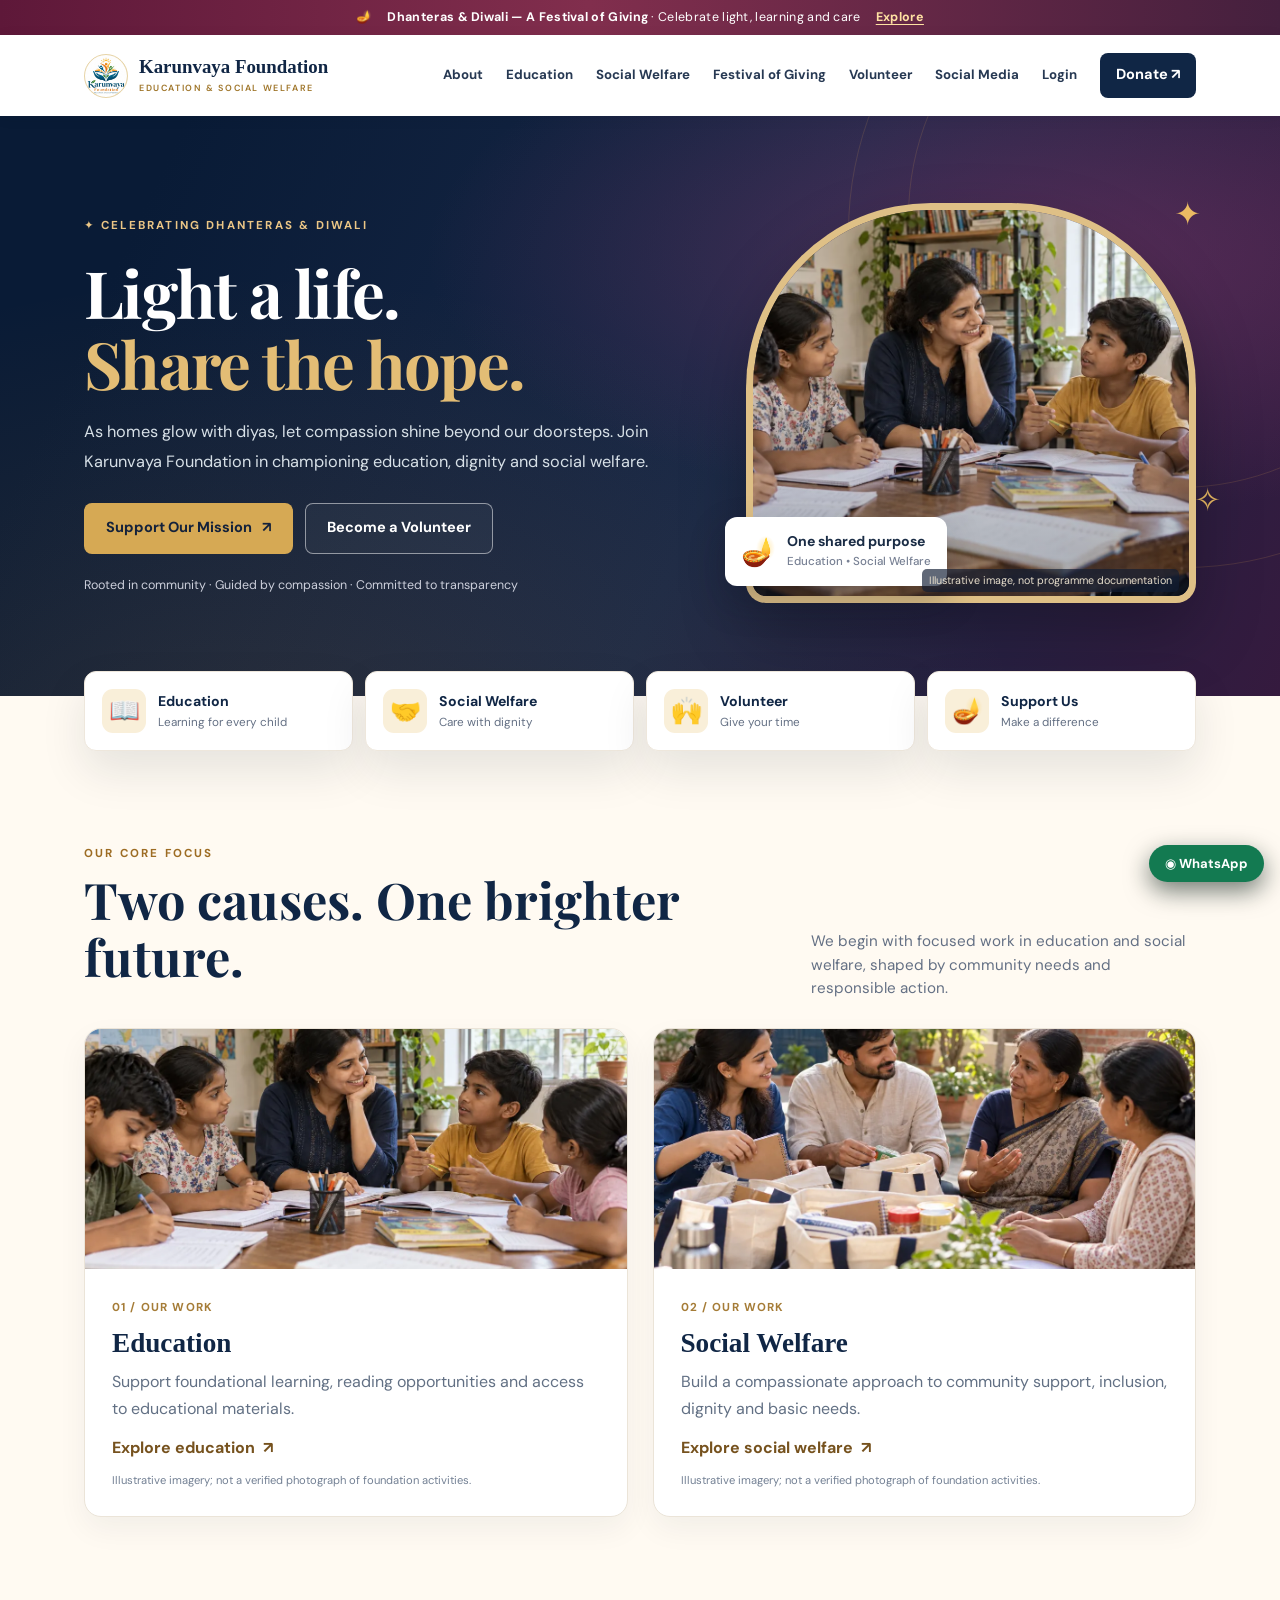
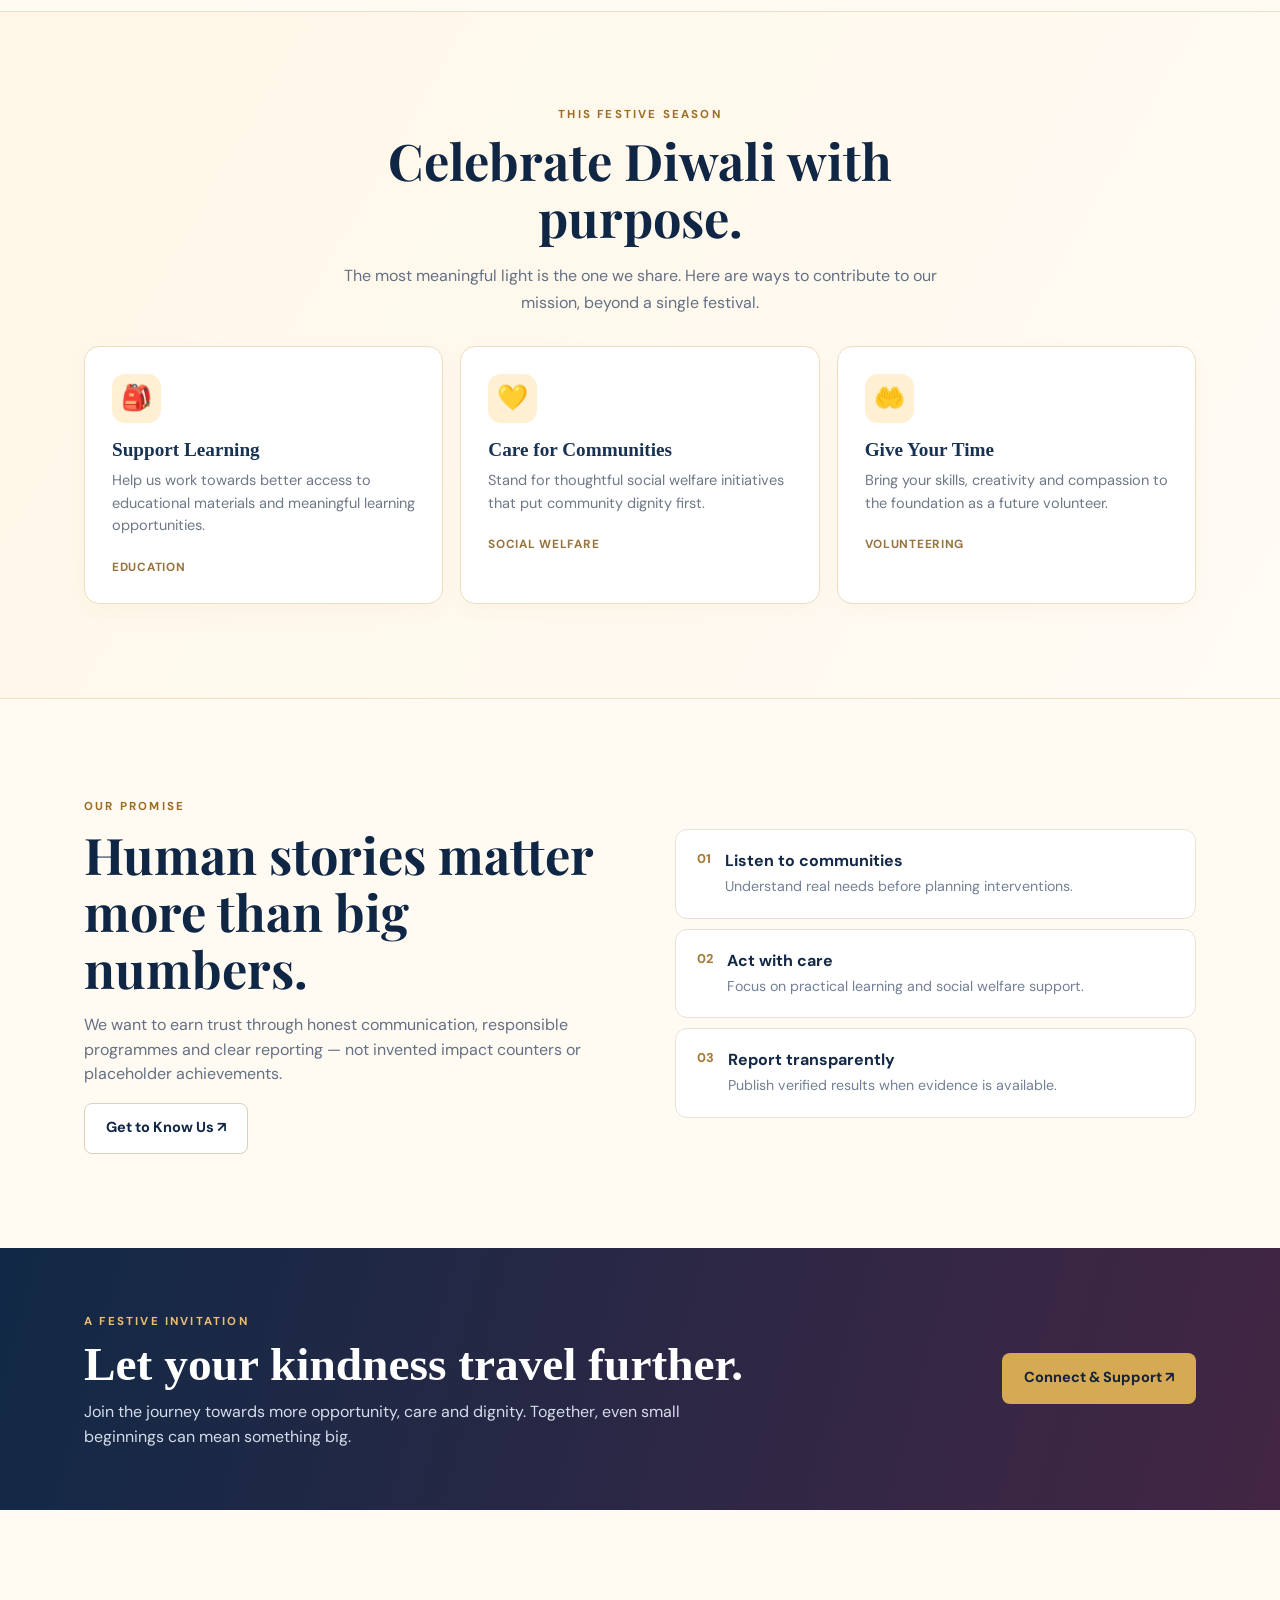
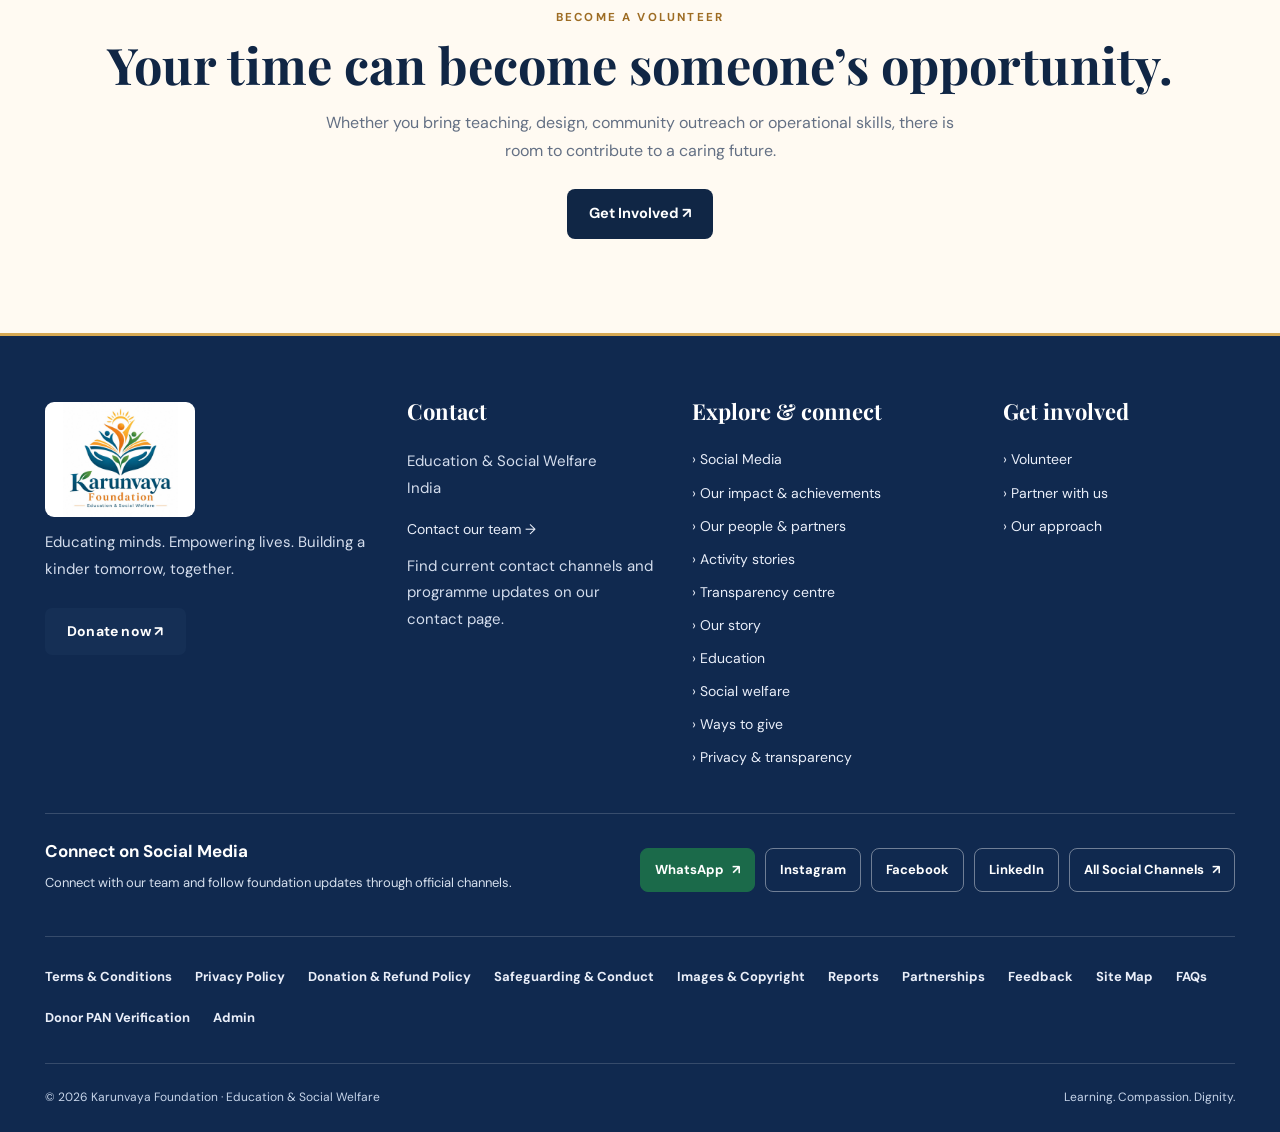
==== commit 821dd879: "Restore social platform status links in public footer" ====
--- a/index.html
+++ b/index.html
@@ -57,7 +57,7 @@
 <meta property="og:title" content="Karunvaya Foundation | Festival of Giving"><meta property="og:description" content="Support education and social welfare this festive season."></head>
 <body>
 <div class="announcement"><div class="container"><span aria-hidden="true">🪔</span><span><b>Dhanteras & Diwali — A Festival of Giving</b> · Celebrate light, learning and care</span><a href="#festival">Explore</a></div></div>
-<header class="site-header"><div class="container header-inner"><a class="brand" href="/" aria-label="Karunvaya Foundation home"><span class="brand-badge" aria-hidden="true"><img src="/assets/karunvaya-foundation-logo.jpg" alt=""></span><span class="brand-name">Karunvaya Foundation<small>EDUCATION & SOCIAL WELFARE</small></span></a><button class="menu" id="menu" aria-label="Toggle navigation" aria-controls="main-nav" aria-expanded="false">☰</button><nav class="nav" id="main-nav" aria-label="Main navigation"><a href="/about.html">About</a><a href="/education.html">Education</a><a href="/social-welfare.html">Social Welfare</a><a href="#festival">Festival of Giving</a><a href="/volunteer.html">Volunteer</a><a href="/social-media.html">Social Media</a><a href="/login.html">Login</a><a class="btn btn-navy header-cta" href="/donate.html">Donate ↗</a></nav></div></header>
+<header class="site-header"><div class="container header-inner"><a class="brand" href="/" aria-label="Karunvaya Foundation home"><span class="brand-badge" aria-hidden="true"><img src="/assets/karunvaya-foundation-logo.jpg" alt=""></span><span class="brand-name">Karunvaya Foundation<small>EDUCATION & SOCIAL WELFARE</small></span></a><button class="menu" id="menu" aria-label="Toggle navigation" aria-controls="main-nav" aria-expanded="false">☰</button><nav class="nav" id="main-nav" aria-label="Main navigation"><a href="/about.html">About</a><a href="/education.html">Education</a><a href="/social-welfare.html">Social Welfare</a><a href="#festival">Festival of Giving</a><a href="/volunteer.html">Volunteer</a><a href="/social.html">Social Media</a><a href="/login.html">Login</a><a class="btn btn-navy header-cta" href="/donate.html">Donate ↗</a></nav></div></header>
 <main id="top">
 <section class="hero" aria-labelledby="hero-title"><div class="container hero-grid"><div><span class="eyebrow">✦ Celebrating Dhanteras & Diwali</span><h1 id="hero-title">Light a life.<br><em>Share the hope.</em></h1><p>As homes glow with diyas, let compassion shine beyond our doorsteps. Join Karunvaya Foundation in championing education, dignity and social welfare.</p><div class="hero-actions"><a class="btn btn-gold" href="/donate.html">Support Our Mission <span>↗</span></a><a class="btn btn-outline" href="/volunteer.html">Become a Volunteer</a></div><div class="hero-trust">Rooted in community · Guided by compassion · Committed to transparency</div></div><div class="visual" aria-label="Illustration of community education"><span class="spark s1">✦</span><span class="spark s2">✧</span><div class="visual-frame"><img src="/assets/indian-learning.webp" alt="Illustrative Indian education scene" loading="eager"></div><div class="visual-badge"><span>🪔</span><span>One shared purpose<small>Education • Social Welfare</small></span></div><span class="image-credit">Illustrative image, not programme documentation</span></div></div></section>
 <div class="quick"><div class="container quick-grid"><a href="/education.html"><span class="quick-icon">📖</span><span><b>Education</b><small>Learning for every child</small></span></a><a href="/social-welfare.html"><span class="quick-icon">🤝</span><span><b>Social Welfare</b><small>Care with dignity</small></span></a><a href="/volunteer.html"><span class="quick-icon">🙌</span><span><b>Volunteer</b><small>Give your time</small></span></a><a href="/donate.html"><span class="quick-icon">🪔</span><span><b>Support Us</b><small>Make a difference</small></span></a></div></div>
@@ -67,7 +67,7 @@
 <section class="cta-band" id="support"><div class="container cta-inner"><div><span class="eyebrow" style="color:#edbd70">A festive invitation</span><h2>Let your kindness travel further.</h2><p>Join the journey towards more opportunity, care and dignity. Together, even small beginnings can mean something big.</p></div><a class="btn btn-gold" href="/contact.html">Connect & Support ↗</a></div></section>
 <section class="section" id="volunteer"><div class="container" style="text-align:center"><span class="eyebrow gold">Become a Volunteer</span><h2 class="section-title">Your time can become someone’s opportunity.</h2><p class="section-intro">Whether you bring teaching, design, community outreach or operational skills, there is room to contribute to a caring future.</p><p style="margin:25px 0 0"><a class="btn btn-navy" href="/contact.html">Get Involved ↗</a></p></div></section>
 </main>
-<footer class="kv-footer"><div class="shell"><div class="kv-footer-grid"><div><a href="/" aria-label="Karunvaya Foundation home"><img class="kv-footer-logo" src="/assets/karunvaya-foundation-logo.jpg" width="150" height="115" alt="Karunvaya Foundation"></a><p>Educating minds. Empowering lives. Building a kinder tomorrow, together.</p><a class="footer-donate" href="/donate.html">Donate now ↗</a></div><div><h3>Contact</h3><p>Education & Social Welfare<br>India</p><a href="/contact.html">Contact our team →</a><p>Find current contact channels and programme updates on our contact page.</p></div><div><h3>Explore & connect</h3><a href="/social-media.html">› Social Media</a><a href="/impact.html">› Our impact & achievements</a><a href="/community.html">› Our people & partners</a><a href="/activities.html">› Activity stories</a><a href="/transparency.html">› Transparency centre</a><a href="/about.html">› Our story</a><a href="/education.html">› Education</a><a href="/social-welfare.html">› Social welfare</a><a href="/donate.html">› Ways to give</a><a href="/privacy.html">› Privacy & transparency</a></div><div><h3>Get involved</h3><a href="/volunteer.html">› Volunteer</a><a href="/contact.html">› Partner with us</a><a href="/#about">› Our approach</a></div></div><section class="kf-social" id="kf-social" aria-label="Karunvaya Foundation social media"><div><strong>Connect on Social Media</strong><p>Connect with our team and follow foundation updates through official channels.</p></div><div class="kf-social-actions"><a href="https://wa.me/918127908375" target="_blank" rel="noopener noreferrer" aria-label="Contact Karunvaya Foundation on WhatsApp">WhatsApp <span aria-hidden="true">↗</span></a><a href="/social-media.html">All Social Channels <span aria-hidden="true">↗</span></a></div></section><nav class="policy-links" aria-label="Policies and information"><a href="/terms.html">Terms & Conditions</a><a href="/privacy.html">Privacy Policy</a><a href="/refunds.html">Donation & Refund Policy</a><a href="/safeguarding.html">Safeguarding & Conduct</a><a href="/content-policy.html">Images & Copyright</a><a href="/transparency.html">Reports</a><a href="/contact.html">Partnerships</a><a href="/contact.html">Feedback</a><a href="/sitemap.html">Site Map</a><a href="/faq.html">FAQs</a><a href="/donate.html#pan-verification">Donor PAN Verification</a><a href="/admin.html">Admin</a></nav><div class="kv-footer-bottom"><span>© <span id="year">2026</span> Karunvaya Foundation · Education & Social Welfare</span><span>Learning. Compassion. Dignity.</span></div></div></footer>
+<footer class="kv-footer"><div class="shell"><div class="kv-footer-grid"><div><a href="/" aria-label="Karunvaya Foundation home"><img class="kv-footer-logo" src="/assets/karunvaya-foundation-logo.jpg" width="150" height="115" alt="Karunvaya Foundation"></a><p>Educating minds. Empowering lives. Building a kinder tomorrow, together.</p><a class="footer-donate" href="/donate.html">Donate now ↗</a></div><div><h3>Contact</h3><p>Education & Social Welfare<br>India</p><a href="/contact.html">Contact our team →</a><p>Find current contact channels and programme updates on our contact page.</p></div><div><h3>Explore & connect</h3><a href="/social.html">› Social Media</a><a href="/impact.html">› Our impact & achievements</a><a href="/community.html">› Our people & partners</a><a href="/activities.html">› Activity stories</a><a href="/transparency.html">› Transparency centre</a><a href="/about.html">› Our story</a><a href="/education.html">› Education</a><a href="/social-welfare.html">› Social welfare</a><a href="/donate.html">› Ways to give</a><a href="/privacy.html">› Privacy & transparency</a></div><div><h3>Get involved</h3><a href="/volunteer.html">› Volunteer</a><a href="/contact.html">› Partner with us</a><a href="/#about">› Our approach</a></div></div><section class="kf-social" id="kf-social" aria-label="Karunvaya Foundation social media"><div><strong>Connect on Social Media</strong><p>Connect with our team and follow foundation updates through official channels.</p></div><div class="kf-social-actions"><a href="https://wa.me/918127908375" target="_blank" rel="noopener noreferrer" aria-label="Contact Karunvaya Foundation on WhatsApp">WhatsApp <span aria-hidden="true">↗</span></a><a href="/social.html#instagram" aria-label="Instagram profile status">Instagram</a><a href="/social.html#facebook" aria-label="Facebook profile status">Facebook</a><a href="/social.html#linkedin" aria-label="LinkedIn profile status">LinkedIn</a><a href="/social.html">All Social Channels <span aria-hidden="true">↗</span></a></div></section><nav class="policy-links" aria-label="Policies and information"><a href="/terms.html">Terms & Conditions</a><a href="/privacy.html">Privacy Policy</a><a href="/refunds.html">Donation & Refund Policy</a><a href="/safeguarding.html">Safeguarding & Conduct</a><a href="/content-policy.html">Images & Copyright</a><a href="/transparency.html">Reports</a><a href="/contact.html">Partnerships</a><a href="/contact.html">Feedback</a><a href="/sitemap.html">Site Map</a><a href="/faq.html">FAQs</a><a href="/donate.html#kv-pan-gate">Donor PAN Verification</a><a href="/admin.html">Admin</a></nav><div class="kv-footer-bottom"><span>© <span id="year">2026</span> Karunvaya Foundation · Education & Social Welfare</span><span>Learning. Compassion. Dignity.</span></div></div></footer>
 <script>
 const menu=document.querySelector('#menu');const nav=document.querySelector('#main-nav');menu.addEventListener('click',()=>{const open=nav.classList.toggle('open');menu.setAttribute('aria-expanded',String(open));menu.textContent=open?'✕':'☰'});nav.querySelectorAll('a').forEach(link=>link.addEventListener('click',()=>{nav.classList.remove('open');menu.setAttribute('aria-expanded','false');menu.textContent='☰'}));
 </script>
